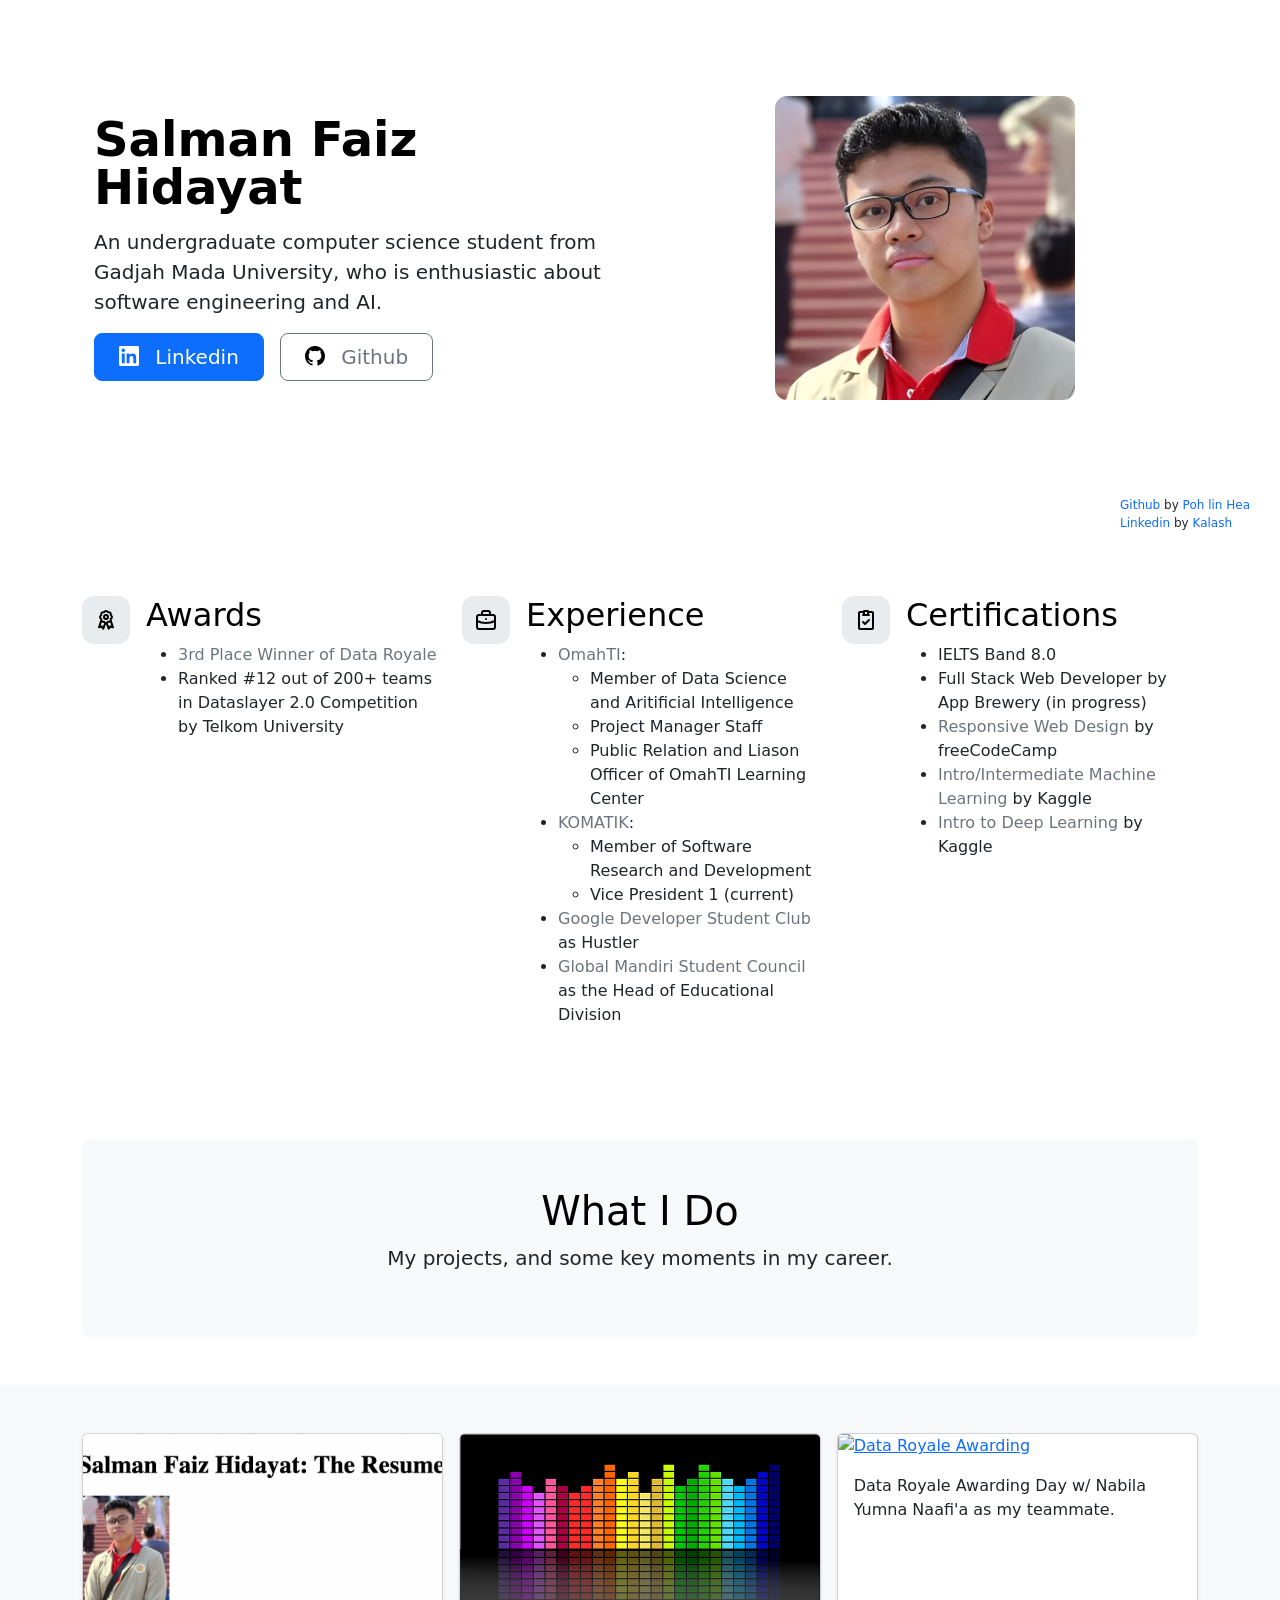
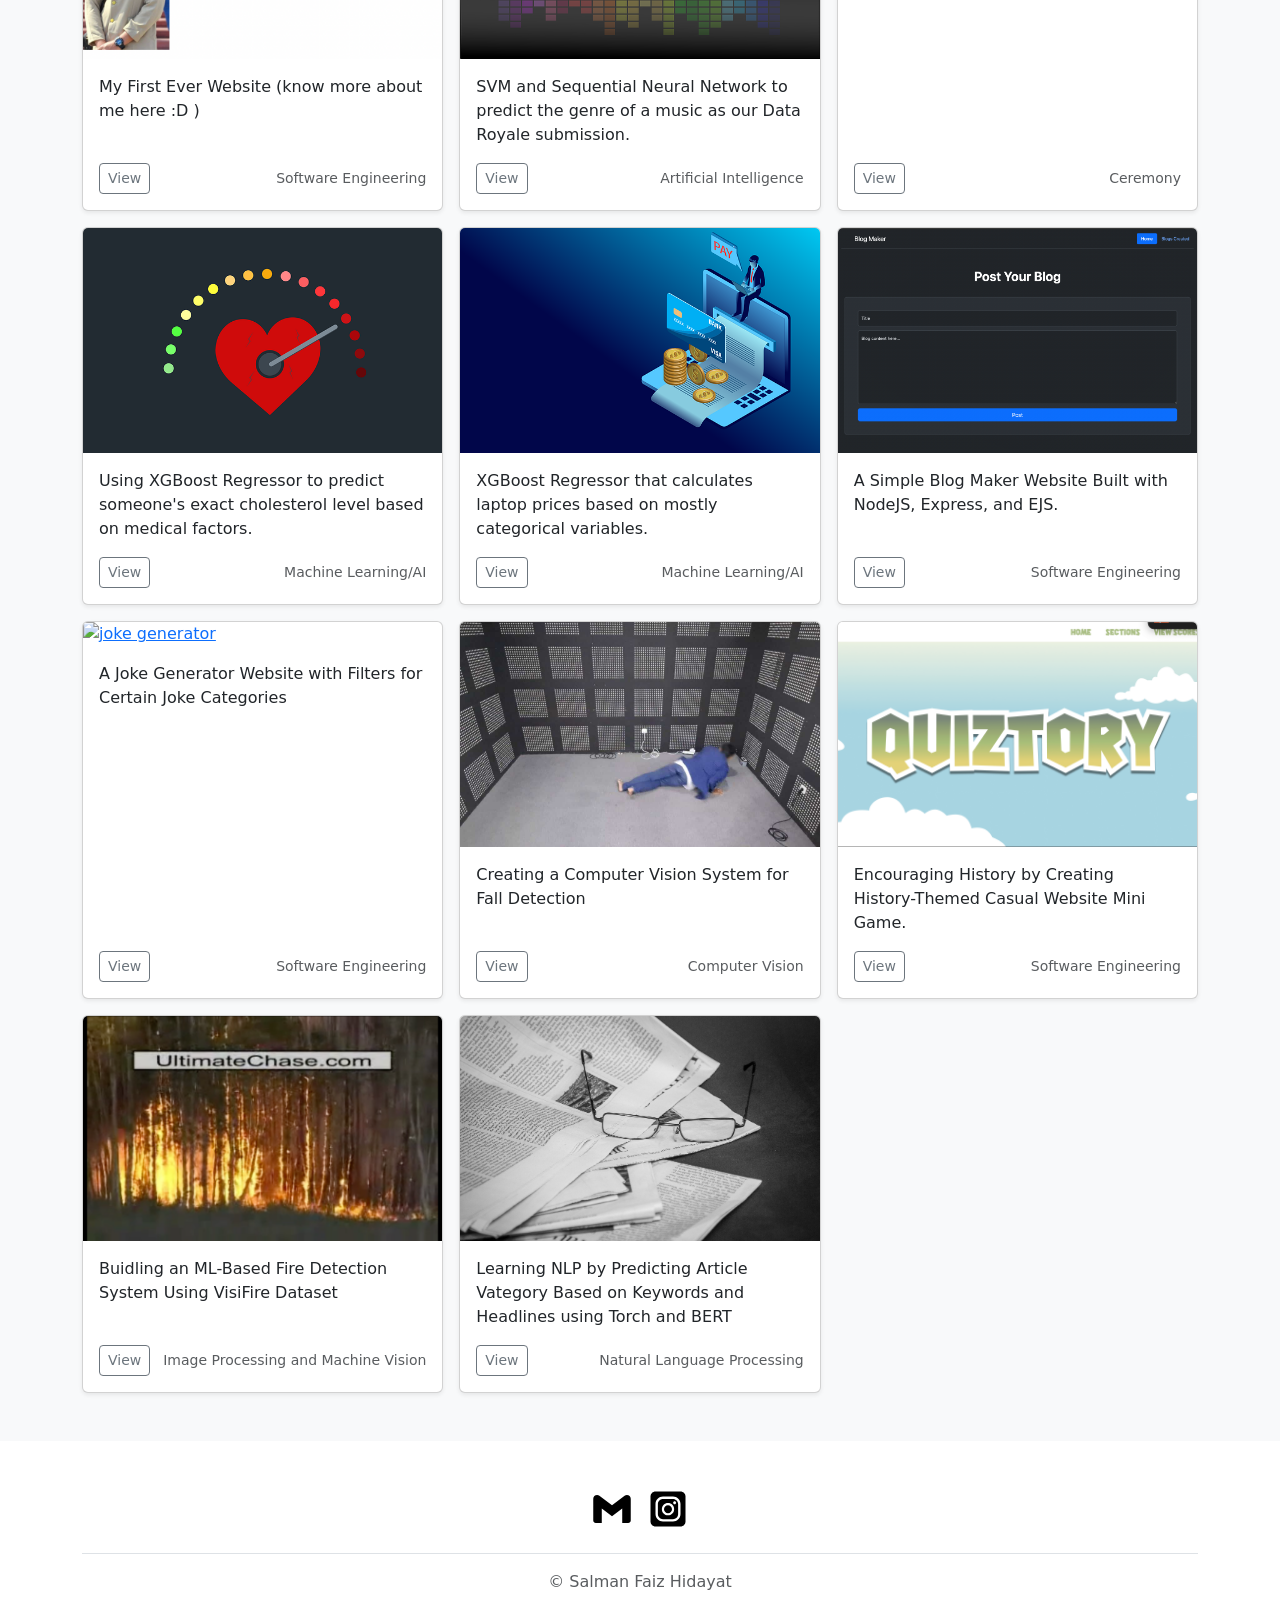
==== index.html @ b928167d "edits thumnail for the NLP project" ====
<!DOCTYPE html>
<html lang="en">
<head>
    <meta charset="UTF-8">
    <meta name="viewport" content="width=device-width, initial-scale=1.0">
    <link href="./style.css" rel="stylesheet">
    <link href="https://cdn.jsdelivr.net/npm/bootstrap@5.3.3/dist/css/bootstrap.min.css" rel="stylesheet" 
        integrity="sha384-QWTKZyjpPEjISv5WaRU9OFeRpok6YctnYmDr5pNlyT2bRjXh0JMhjY6hW+ALEwIH" 
        crossorigin="anonymous">
    <title>Faiz's Personal Website</title>
</head>
<body>


    <!--Intro/Heroes-->
    <section>
        <div class="container col-xxl-8 px-4 py-5">
            <div class="row flex-lg-row-reverse align-items-center g-5 py-5">
              <div class="col-10 col-sm-8 col-lg-6">
                <img src="./assets/profile-enhanced.png" class="profile d-block mx-lg-auto img-fluid" alt="profile photo" width="300" height="100" loading="lazy">
              </div>
              <div class="col-lg-6">
                <h1 class="display-5 fw-bold text-body-emphasis lh-1 mb-3">Salman <span id="panggilan">Faiz</span> Hidayat</h1>
                <p class="lead">An undergraduate computer science student from Gadjah Mada University, who 
                  is enthusiastic about software engineering and AI.</p>
                <div class="d-grid gap-2 d-md-flex justify-content-md-start">
                  <a href="https://www.linkedin.com/in/salman-faiz-hidayat-917b9425b/" target="_blank">
                  <button type="button" class="btn btn-primary btn-lg px-4 me-md-2">
                    <svg id ="linkedin" height="20px" xmlns="http://www.w3.org/2000/svg" shape-rendering="geometricPrecision" 
                      text-rendering="geometricPrecision" image-rendering="optimizeQuality" fill-rule="evenodd" 
                      clip-rule="evenodd" viewBox="0 0 512 512"><path fill="#fff" 
                      d="M474.919 0H38.592C17.72 0 0 16.504 0 36.841V475.14C0 495.496 11.629 512 32.492 512h436.327C489.718 512 512 495.496 512 475.14V36.841C512 16.504 495.809 0 474.919 0zM195.043 195.043h68.928v35.136h.755c10.505-18.945 41.541-38.177 79.921-38.177 73.655 0 94.214 39.108 94.214 111.538v135.321h-73.148V316.883c0-32.427-12.947-60.883-43.227-60.883-36.768 0-54.295 24.889-54.295 65.758v117.103h-73.148V195.043zM73.139 438.861h73.148V195.043H73.139v243.818zm82.289-329.148c0 25.258-20.457 45.715-45.715 45.715-25.258 0-45.715-20.457-45.715-45.715 0-25.258 20.457-45.715 45.715-45.715 25.258 0 45.715 20.457 45.715 45.715z"/>
                    </svg>
                    Linkedin
                  </button>
                  </a>
                  <a href="https://github.com/sfh525" target="_blank">
                    <button type="button" class="btn btn-outline-secondary btn-lg px-4">
                      <svg id="github" height="20px" xmlns="http://www.w3.org/2000/svg" viewBox="0 0 16 16">
                        <path d="M7.999 0C3.582 0 0 3.596 0 8.032a8.031 8.031 0 0 0 5.472 7.621c.4.074.546-.174.546-.387 0-.191-.007-.696-.011-1.366-2.225.485-2.695-1.077-2.695-1.077-.363-.928-.888-1.175-.888-1.175-.727-.498.054-.488.054-.488.803.057 1.225.828 1.225.828.714 1.227 1.873.873 2.329.667.072-.519.279-.873.508-1.074-1.776-.203-3.644-.892-3.644-3.969 0-.877.312-1.594.824-2.156-.083-.203-.357-1.02.078-2.125 0 0 .672-.216 2.2.823a7.633 7.633 0 0 1 2.003-.27 7.65 7.65 0 0 1 2.003.271c1.527-1.039 2.198-.823 2.198-.823.436 1.106.162 1.922.08 2.125.513.562.822 1.279.822 2.156 0 3.085-1.87 3.764-3.652 3.963.287.248.543.738.543 1.487 0 1.074-.01 1.94-.01 2.203 0 .215.144.465.55.386A8.032 8.032 0 0 0 16 8.032C16 3.596 12.418 0 7.999 0z">
                        </path>
                      </svg>
                      Github
                    </button>
                  </a>
                    
                </div>
              </div>
            </div>
          </div>
          <div class="d-flex justify-content-end">
            <ul>
              <li>
                <a href="https://iconscout.com/icons/github-logo" class="text-underline font-size-sm" 
                target="_blank">Github</a> by <a href="https://iconscout.com/contributors/iconbeast" 
                class="text-underline font-size-sm" target="_blank">Poh lin Hea</a>
              </li>
              <li>
                <a href="https://iconscout.com/icons/linkedin" class="text-underline font-size-sm" 
                target="_blank">Linkedin</a> by <a href="https://iconscout.com/contributors/kolo-design" 
                class="text-underline font-size-sm" target="_blank">Kalash</a>
              </li>
            </ul>
            
          </div>
    </section>


    <!--Basic Credentials/Qualification-->
    <section>
      <div class="container">
        <div class="row g-4 py-5 row-cols-1 row-cols-lg-3">
            <div class="col d-flex align-items-start">
              <div class="icon-square text-body-emphasis bg-body-secondary d-inline-flex align-items-center justify-content-center fs-4 flex-shrink-0 me-3">
                <svg class="bi" width="1em" height="1em"><use xlink:href="#toggles2"></use>
                  <svg class="w-6 h-6 text-gray-800 dark:text-white" aria-hidden="true" xmlns="http://www.w3.org/2000/svg" width="24" height="24" fill="none" viewBox="0 0 24 24">
                  <path stroke="currentColor" stroke-linecap="round" stroke-linejoin="round" stroke-width="2" d="m7.171 12.906-2.153 6.411 2.672-.89 1.568 2.34 1.825-5.183m5.73-2.678 2.154 6.411-2.673-.89-1.568 2.34-1.825-5.183M9.165 4.3c.58.068 1.153-.17 1.515-.628a1.681 1.681 0 0 1 2.64 0 1.68 1.68 0 0 0 1.515.628 1.681 1.681 0 0 1 1.866 1.866c-.068.58.17 1.154.628 1.516a1.681 1.681 0 0 1 0 2.639 1.682 1.682 0 0 0-.628 1.515 1.681 1.681 0 0 1-1.866 1.866 1.681 1.681 0 0 0-1.516.628 1.681 1.681 0 0 1-2.639 0 1.681 1.681 0 0 0-1.515-.628 1.681 1.681 0 0 1-1.867-1.866 1.681 1.681 0 0 0-.627-1.515 1.681 1.681 0 0 1 0-2.64c.458-.361.696-.935.627-1.515A1.681 1.681 0 0 1 9.165 4.3ZM14 9a2 2 0 1 1-4 0 2 2 0 0 1 4 0Z"/>
                  </svg>
                </svg>
              </div>
              <div height="100%">
                <h3 class="fs-2 text-body-emphasis">Awards</h3>
                <ul>  
                  <li>
                    <a href="https://www.linkedin.com/in/salman-faiz-hidayat-917b9425b/details/honors/1712498107773/single-media-viewer/?profileId=ACoAAEARrSMBhfPrw0jOqjkO3hxHZZRQLPY1a0g" 
                      class="link-secondary" target="_blank">
                        3rd Place Winner of Data Royale
                    </a>
                  </li>
                  <li>Ranked #12 out of 200+ teams in Dataslayer 2.0 Competition by Telkom University</li>
                </ul>
              </div>
            </div>
            <div class="col d-flex align-items-start">
              <div class="icon-square text-body-emphasis bg-body-secondary d-inline-flex align-items-center justify-content-center fs-4 flex-shrink-0 me-3">
                <svg class="bi" width="1em" height="1em"><use xlink:href="#cpu-fill"></use>
                  <svg class="w-6 h-6 text-gray-800 dark:text-white" aria-hidden="true" xmlns="http://www.w3.org/2000/svg" width="24" height="24" fill="none" viewBox="0 0 24 24">
                    <path stroke="currentColor" stroke-linecap="round" stroke-linejoin="round" stroke-width="2" d="M8 7H5a2 2 0 0 0-2 2v4m5-6h8M8 7V5a2 2 0 0 1 2-2h4a2 2 0 0 1 2 2v2m0 0h3a2 2 0 0 1 2 2v4m0 0v6a2 2 0 0 1-2 2H5a2 2 0 0 1-2-2v-6m18 0s-4 2-9 2-9-2-9-2m9-2h.01"/>
                  </svg>                                                   
                </svg>
              </div>
              <div>
                <h3 class="fs-2 text-body-emphasis">Experience</h3>
                  <ul>  
                    <li><a href="https://omahti.web.id/" class="link-secondary" target="_blank">OmahTI</a>: 
                      <ul>
                        <li>Member of Data Science and Aritificial Intelligence</li>
                        <li>Project Manager Staff</li>
                        <li>Public Relation and Liason Officer of OmahTI Learning Center</li>
                      </ul>
                    </li>
                    <li><a href="https://komatik.wg.ugm.ac.id/" class="link-secondary" target="_blank">KOMATIK</a>: 
                      <ul>
                        <li>Member of Software Research and Development</li>
                        <li>Vice President 1 (current)</li>
                      </ul>
                    </li>
                    <li><a href="https://gdsc.community.dev/universitas-gadjah-mada-sleman-indonesia/" class="link-secondary" target="_blank">Google Developer Student Club</a> as Hustler</li>
                    <li><a href="https://globalmandiri.sch.id/" class="link-secondary" target="_blank">Global Mandiri Student Council</a> as the Head of Educational Division</li>
                  </ul>
              </div>
            </div>
            <div class="col d-flex align-items-start">
              <div class="icon-square text-body-emphasis bg-body-secondary d-inline-flex align-items-center justify-content-center fs-4 flex-shrink-0 me-3">
                <svg class="bi" width="1em" height="1em"><use xlink:href="#tools"></use>
                  <svg class="w-6 h-6 text-gray-800 dark:text-white" aria-hidden="true" xmlns="http://www.w3.org/2000/svg" width="24" height="24" fill="none" viewBox="0 0 24 24">
                    <path stroke="currentColor" stroke-linecap="round" stroke-linejoin="round" stroke-width="2" d="M15 4h3a1 1 0 0 1 1 1v15a1 1 0 0 1-1 1H6a1 1 0 0 1-1-1V5a1 1 0 0 1 1-1h3m0 3h6m-6 7 2 2 4-4m-5-9v4h4V3h-4Z"/>
                  </svg>
                </svg>
              </div>
              <div>
                <h3 class="fs-2 text-body-emphasis">Certifications</h3>
                <ul> 
                  <li>IELTS Band 8.0</li> 
                  <li>Full Stack Web Developer by App Brewery (in progress)</li>
                  <li><a href="https://freecodecamp.org/certification/SalmanFaizHidayat/responsive-web-design" class="link-secondary" target="_blank">Responsive Web Design</a> by freeCodeCamp</li>
                  <li><a href="https://www.kaggle.com/learn/certification/salmanfaizhidayat/intermediate-machine-learning" class="link-secondary" target="_blank">Intro/Intermediate Machine Learning</a> by Kaggle</li>
                  <li><a href="https://www.kaggle.com/learn/certification/salmanfaizhidayat/intro-to-deep-learning" class="link-secondary" target="_blank">Intro to Deep Learning</a> by Kaggle</li>
                </ul>
              </div>
            </div>
          </div>
      </div> 
    </section>
    
<!--Gallery-->
    <!--Intro to Gallery-->
    <div class="container my-5">
        <div class="p-5 text-center bg-body-tertiary rounded-3">
            <h1 class="text-body-emphasis">What I Do</h1>
            <p class="lead">
            My projects, and some key moments in my career. 
            </p>
        </div>
    </div>


<!--Gallery of My Work-->
  <section>
    <div class="album py-5 bg-body-tertiary">
      <div class="container">
        <div class="row row-cols-1 row-cols-sm-2 row-cols-md-3 g-3">

          <div class="col d-flex">
            <div class="card shadow-sm flex-fill">
              <a href="https://sfh525.github.io/basic-web/" target="_blank">
                <img src="./assets/thumbnails/first-web.png" class="card-img-top fixed-height" alt="pure html website">
              </a>  
              <div class="card-body d-flex flex-column">
                <p id="softeng-first" class="card-text">My First Ever Website (know more about me here :D )</p>
                <div class="mt-auto d-flex justify-content-between align-items-center">
                  <div class="btn-group">
                    <a href="https://sfh525.github.io/basic-web/" target="_blank">
                      <button type="button" class="btn btn-sm btn-outline-secondary">View</button>
                    </a>
                  </div>
                  <small class="text-body-secondary">Software Engineering</small>
                </div>
              </div>
            </div>
          </div>

          <div class="col d-flex">
            <div class="card shadow-sm flex-fill">
              <a href="https://colab.research.google.com/drive/1ItziyY92qsWIoeM2axbeZRJPmE81DyNy?usp=sharing" target="_blank">
                <img src="./assets/thumbnails/sound-data.png" class="card-img-top fixed-height" alt="sound data illustration">
              </a>
              <div class="card-body d-flex flex-column">
                <p id="ai-music" class="card-text custom-font-size">SVM and Sequential Neural Network to predict the genre of a music as our Data Royale submission.</p>
                <div class="mt-auto d-flex justify-content-between align-items-center">
                  <div class="btn-group">
                    <a href="https://colab.research.google.com/drive/1ItziyY92qsWIoeM2axbeZRJPmE81DyNy?usp=sharing" target="_blank">
                      <button type="button" class="btn btn-sm btn-outline-secondary">View</button>
                    </a>
                  </div>
                  <small class="text-body-secondary">Artificial Intelligence</small>
                </div>
              </div>
            </div>
          </div>

          <div class="col d-flex">
            <div class="card shadow-sm flex-fill">
              <a href="https://www.linkedin.com/posts/salman-faiz-hidayat-917b9425b_datascience-datasciencecompetitionwinners-activity-7182755433588174848-tK-5?utm_source=share&utm_medium=member_desktop" target="_blank">
                <img src="./assets/thumbnails/3rd place data royale.png" class="card-img-top fixed-height" alt="Data Royale Awarding">
              </a>
              
              <div class="card-body d-flex flex-column">
                <p id="ai-laptop" class="card-text">Data Royale Awarding Day w/ Nabila Yumna Naafi'a as my teammate.</p>
                <div class="mt-auto d-flex justify-content-between align-items-center">
                  <div class="btn-group">
                    <a href="https://www.linkedin.com/posts/salman-faiz-hidayat-917b9425b_datascience-datasciencecompetitionwinners-activity-7182755433588174848-tK-5?utm_source=share&utm_medium=member_desktop" target="_blank">
                      <button type="button" class="btn btn-sm btn-outline-secondary">View</button>
                    </a>
                  </div>
                  <small class="text-body-secondary">Ceremony</small>
                </div>
              </div>
            </div>
          </div>

          <div class="col d-flex">
            <div class="card shadow-sm flex-fill">
              <a href="https://colab.research.google.com/drive/1ovlcX3M4KvBg49-NhNiNqwh9fbcsMRGQ?usp=sharing" target="_blank">
                <img src="./assets/thumbnails/cholesterol.png" class="card-img-top fixed-height" alt="Cholesterol Prediction">
              </a>
              
              <div class="card-body d-flex flex-column">
                <p class="card-text">Using XGBoost Regressor to predict someone's exact cholesterol level based on medical factors.</p>
                <div class="mt-auto d-flex justify-content-between align-items-center">
                  <div class="btn-group">
                    <a href="https://colab.research.google.com/drive/1ovlcX3M4KvBg49-NhNiNqwh9fbcsMRGQ?usp=sharing" target="_blank">
                      <button type="button" class="btn btn-sm btn-outline-secondary">View</button>
                    </a>
                  </div>
                  <small class="text-body-secondary">Machine Learning/AI</small>
                </div>
              </div>
            </div>
          </div>

          <div class="col d-flex">
            <div class="card shadow-sm flex-fill">
              <a href="https://colab.research.google.com/drive/1Xinb1iqPM8v-Uq1bHk6vP0-7D8hYi9jf?usp=sharing" target="_blank">
                <img src="./assets/thumbnails/laptop-prices.png" class="card-img-top fixed-height" alt="Laptop Price Prediction">
              </a>
              <div class="card-body d-flex flex-column">
                <p id="ai-laptop" class="card-text">XGBoost Regressor that calculates laptop prices based on mostly categorical variables.</p>
                <div class="mt-auto d-flex justify-content-between align-items-center">
                  <div class="btn-group">
                    <a href="https://colab.research.google.com/drive/1Xinb1iqPM8v-Uq1bHk6vP0-7D8hYi9jf?usp=sharing" target="_blank">
                      <button type="button" class="btn btn-sm btn-outline-secondary">View</button>
                    </a>
                  </div>
                  <small class="text-body-secondary">Machine Learning/AI</small>
                </div>
              </div>
            </div>
          </div>

          <div class="col d-flex">
            <div class="card shadow-sm flex-fill">
              <a href="https://github.com/sfh525/blog-maker" target="_blank">
                <img src="./assets/thumbnails/blog-maker.png" class="card-img-top fixed-height" alt="blog maker website">
              </a>
              <div class="card-body d-flex flex-column">
                <p id="ai-laptop" class="card-text">A Simple Blog Maker Website Built with NodeJS, Express, and EJS.</p>
                <div class="mt-auto d-flex justify-content-between align-items-center">
                  <div class="btn-group">
                    <a href="https://github.com/sfh525/blog-maker" target="_blank">
                      <button type="button" class="btn btn-sm btn-outline-secondary">View</button>
                    </a>
                  </div>
                  <small class="text-body-secondary">Software Engineering</small>
                </div>
              </div>
            </div>
          </div>

          <div class="col d-flex">
            <div class="card shadow-sm flex-fill">
              <a href="https://github.com/sfh525/joke-generator" target="_blank">
                <img src="./assets/thumbnails/jokegenerator.png" class="card-img-top fixed-height" alt="joke generator">
              </a>
              <div class="card-body d-flex flex-column">
                <p id="ai-laptop" class="card-text">A Joke Generator Website with Filters for Certain Joke Categories</p>
                <div class="mt-auto d-flex justify-content-between align-items-center">
                  <div class="btn-group">
                    <a href="https://github.com/sfh525/joke-generator" target="_blank">
                      <button type="button" class="btn btn-sm btn-outline-secondary">View</button>
                    </a>
                  </div>
                  <small class="text-body-secondary">Software Engineering</small>
                </div>
              </div>
            </div>
          </div>
          
          <div class="col d-flex">
            <div class="card shadow-sm flex-fill">
              <a href="https://github.com/sfh525/FallDetection-SlemanFaiz" target="_blank">
                <img src="./assets/thumbnails/falldetection.jpg" class="card-img-top fixed-height" alt="fall detection">
              </a>
              <div class="card-body d-flex flex-column">
                <p id="ai-laptop" class="card-text">Creating a Computer Vision System for Fall Detection</p>
                <div class="mt-auto d-flex justify-content-between align-items-center">
                  <div class="btn-group">
                    <a href="https://github.com/sfh525/FallDetection-SlemanFaiz" target="_blank">
                      <button type="button" class="btn btn-sm btn-outline-secondary">View</button>
                    </a>
                  </div>
                  <small class="text-body-secondary">Computer Vision</small>
                </div>
              </div>
            </div>
          </div>

          <div class="col d-flex">
            <div class="card shadow-sm flex-fill">
              <a href="https://github.com/vityasyyy/quiztory-IOproject" target="_blank">
                <img src="./assets/thumbnails/quiztory.png" class="card-img-top fixed-height" alt="history quiz game">
              </a>
              <div class="card-body d-flex flex-column">
                <p id="ai-laptop" class="card-text">Encouraging History by Creating History-Themed Casual Website Mini Game.</p>
                <div class="mt-auto d-flex justify-content-between align-items-center">
                  <div class="btn-group">
                    <a href="https://github.com/vityasyyy/quiztory-IOproject" target="_blank">
                      <button type="button" class="btn btn-sm btn-outline-secondary">View</button>
                    </a>
                  </div>
                  <small class="text-body-secondary">Software Engineering</small>
                </div>
              </div>
            </div>
          </div>

          <div class="col d-flex">
            <div class="card shadow-sm flex-fill">
              <a href="https://github.com/sfh525/Fire-Detection" target="_blank">
                <img src="./assets/thumbnails/originalbigcontrol.png" class="card-img-top fixed-height" alt="history quiz game">
              </a>
              <div class="card-body d-flex flex-column">
                <p id="ai-laptop" class="card-text">Buidling an ML-Based Fire Detection System Using VisiFire Dataset</p>
                <div class="mt-auto d-flex justify-content-between align-items-center">
                  <div class="btn-group">
                    <a href="https://github.com/sfh525/Fire-Detection" target="_blank">
                      <button type="button" class="btn btn-sm btn-outline-secondary">View</button>
                    </a>
                  </div>
                  <small class="text-body-secondary">Image Processing and Machine Vision</small>
                </div>
              </div>
            </div>
          </div>

          <div class="col d-flex">
            <div class="card shadow-sm flex-fill">
              <a href="https://github.com/sfh525/article-category-prediction" target="_blank">
                <img src="./assets/thumbnails/articleNLP.jpg" class="card-img-top fixed-height" alt="history quiz game">
              </a>
              <div class="card-body d-flex flex-column">
                <p id="ai-laptop" class="card-text">Learning NLP by Predicting Article Vategory Based on Keywords and Headlines using Torch and BERT</p>
                <div class="mt-auto d-flex justify-content-between align-items-center">
                  <div class="btn-group">
                    <a href="https://github.com/sfh525/article-category-prediction" target="_blank">
                      <button type="button" class="btn btn-sm btn-outline-secondary">View</button>
                    </a>
                  </div>
                  <small class="text-body-secondary"> Natural Language Processing </small>
                </div>
              </div>
            </div>
          </div>

        </div>
      </div>
    </div>
  </section>
  

    <!--Footer-->
    <section>
        <div class="container">
            <footer class="py-3 my-4">
              <ul class="nav justify-content-center border-bottom pb-3 mb-3">
                <li class="nav-item">
                  <a href="mailto:sfhdev42@gmail.com" class="nav-link px-2 text-body-secondary">
                    <svg fill="#000000" width="40px" height="40px" viewBox="0 0 32 32" version="1.1" xmlns="http://www.w3.org/2000/svg">
                      <title>gmail</title>
                      <path d="M30.996 7.824v17.381c0 0 0 0 0 0.001 0 1.129-0.915 2.044-2.044 2.044-0 0-0 0-0.001 0h-4.772v-11.587l-8.179 6.136-8.179-6.136v11.588h-4.772c0 0 0 0-0 0-1.129 0-2.044-0.915-2.044-2.044 0-0 0-0.001 0-0.001v0-17.381c0-0 0-0.001 0-0.001 0-1.694 1.373-3.067 3.067-3.067 0.694 0 1.334 0.231 1.848 0.619l-0.008-0.006 10.088 7.567 10.088-7.567c0.506-0.383 1.146-0.613 1.84-0.613 1.694 0 3.067 1.373 3.067 3.067v0z"></path>
                      </svg>
                  </a>
                </li>
                <li class="nav-item">
                  <a href="https://www.instagram.com/salmanfaizh/" class="nav-link px-2 text-body-secondary" target="_blank">
                    <svg width="40px" height="40px" viewBox="0 0 32 32" id="Camada_1" version="1.1" xml:space="preserve" xmlns="http://www.w3.org/2000/svg" xmlns:xlink="http://www.w3.org/1999/xlink">
                      <style type="text/css">
                        .st0{fill:#FFFFFF;}
                      </style>
                      <path d="M6,2h20c2.2,0,4,1.8,4,4v20c0,2.2-1.8,4-4,4H6c-2.2,0-4-1.8-4-4V6C2,3.8,3.8,2,6,2z"/>                     
                      <g>                      
                        <path class="st0" d="M21.3,9.7c-0.6,0-1.2,0.5-1.2,1.2c0,0.7,0.5,1.2,1.2,1.2c0.7,0,1.2-0.5,1.2-1.2C22.4,10.2,21.9,9.7,21.3,9.7z"/>                       
                        <path class="st0" d="M16,11.2c-2.7,0-4.9,2.2-4.9,4.9c0,2.7,2.2,4.9,4.9,4.9s4.9-2.2,4.9-4.9C21,13.4,18.8,11.2,16,11.2z M16,19.3   c-1.7,0-3.2-1.4-3.2-3.2c0-1.7,1.4-3.2,3.2-3.2c1.7,0,3.2,1.4,3.2,3.2C19.2,17.9,17.8,19.3,16,19.3z"/>                        
                        <path class="st0" d="M20,6h-8c-3.3,0-6,2.7-6,6v8c0,3.3,2.7,6,6,6h8c3.3,0,6-2.7,6-6v-8C26,8.7,23.3,6,20,6z M24.1,20   c0,2.3-1.9,4.1-4.1,4.1h-8c-2.3,0-4.1-1.9-4.1-4.1v-8c0-2.3,1.9-4.1,4.1-4.1h8c2.3,0,4.1,1.9,4.1,4.1V20z"/>                      
                      </g>                      
                    </svg>
                  </a>
                </li>
              </ul>
              <p class="text-center text-body-secondary">© Salman Faiz Hidayat</p>
            </footer>
          </div>
    </section>
    <script src="https://cdn.jsdelivr.net/npm/bootstrap@5.3.3/dist/js/bootstrap.bundle.min.js" 
    integrity="sha384-YvpcrYf0tY3lHB60NNkmXc5s9fDVZLESaAA55NDzOxhy9GkcIdslK1eN7N6jIeHz" 
    crossorigin="anonymous">

    </script>
</body>
</html>
---- style.css ----
.icon-square {
    width: 3rem;
    height: 3rem;
    border-radius: .75rem;
    border-top-left-radius: 0.75rem;
    border-top-right-radius: 0.75rem;
    border-bottom-right-radius: 0.75rem;
    border-bottom-left-radius: 0.75rem;
}

.profile{
    border-radius: .75rem;
    border-top-left-radius: 0.75rem;
    border-top-right-radius: 0.75rem;
    border-bottom-right-radius: 0.75rem;
    border-bottom-left-radius: 0.75rem;
}

li a{
    text-decoration: none;
}

.no-bottom{
    height: 100%;
}

#linkedin, #github{
    margin-right: 10px;
    margin-top: -5px;
}

.d-flex.justify-content-end > ul > li{
    margin-right: 30px;
    list-style: none;
    font-size: 12px;
}

.fixed-height {
    height: 225px; /* Set the desired height */
    object-fit: cover; /* Ensure images are properly scaled */
    width: 100%; /* Ensure the images take the full width */
}
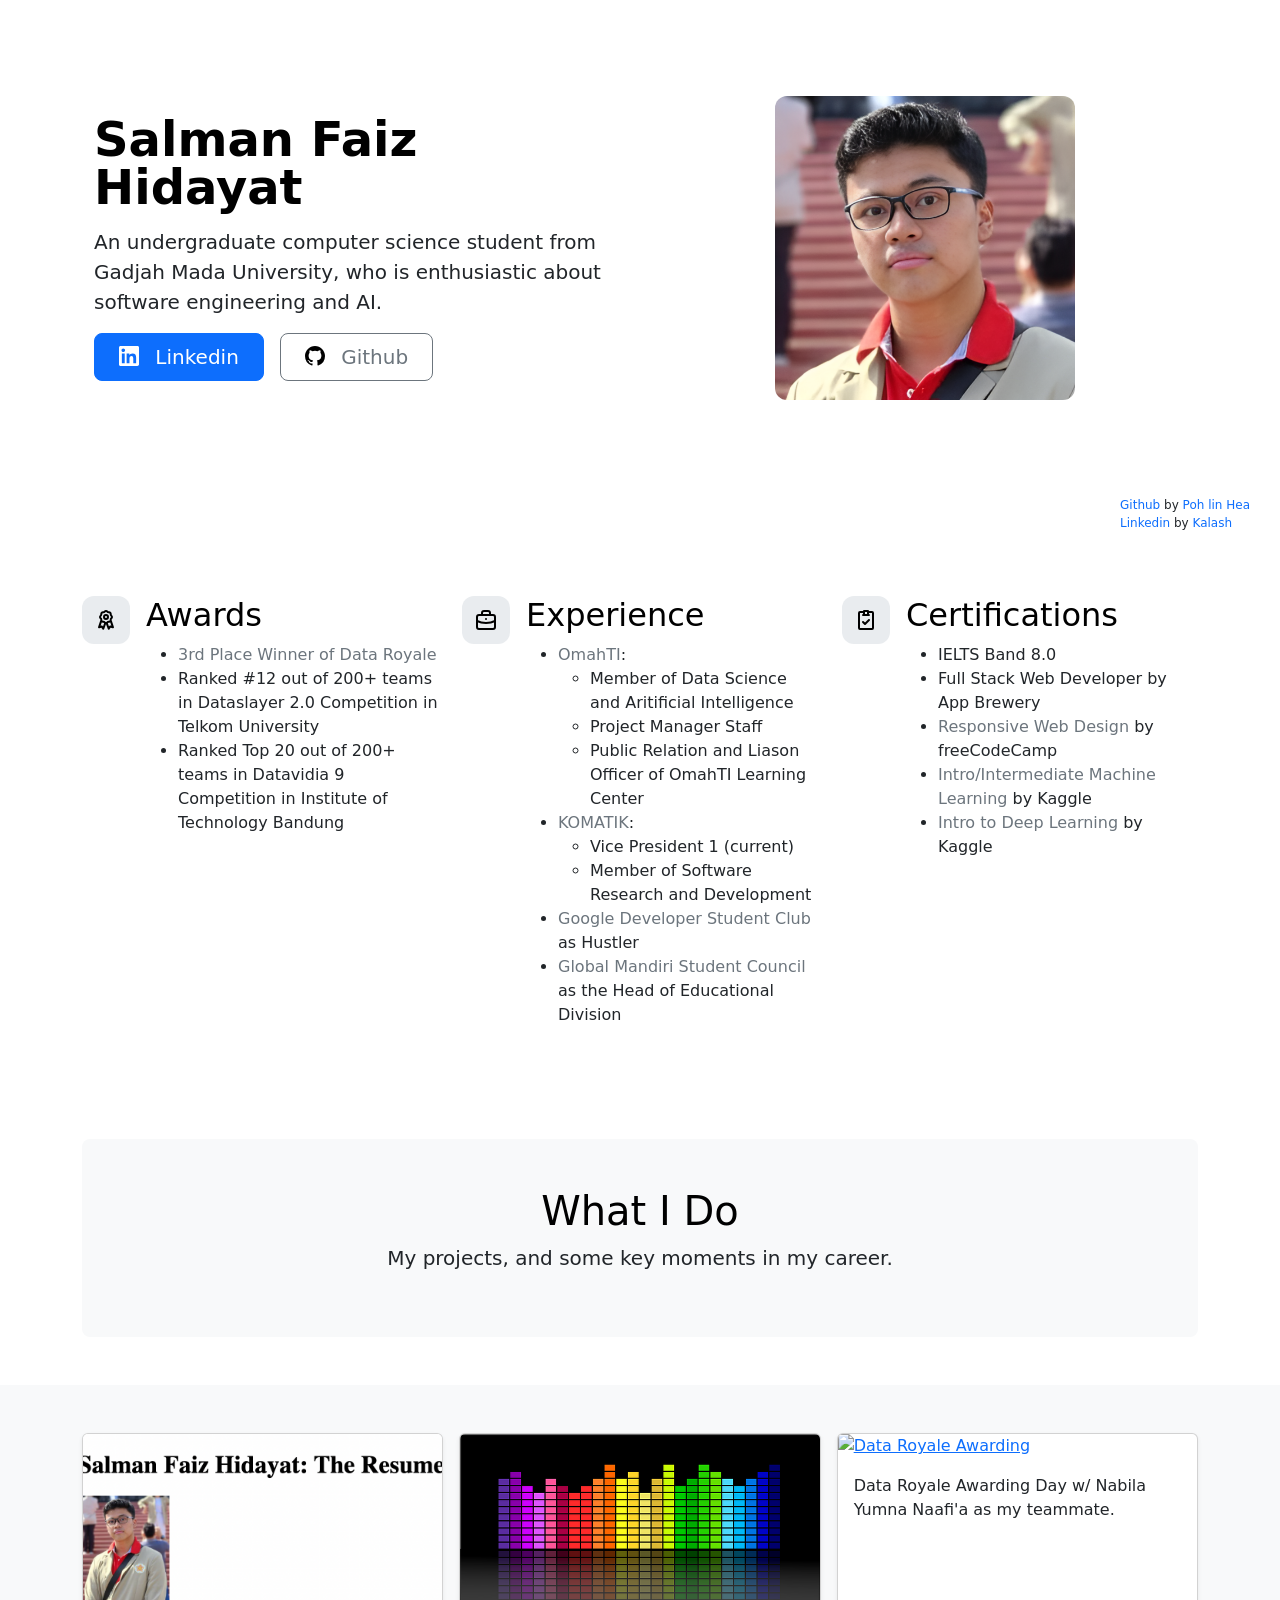
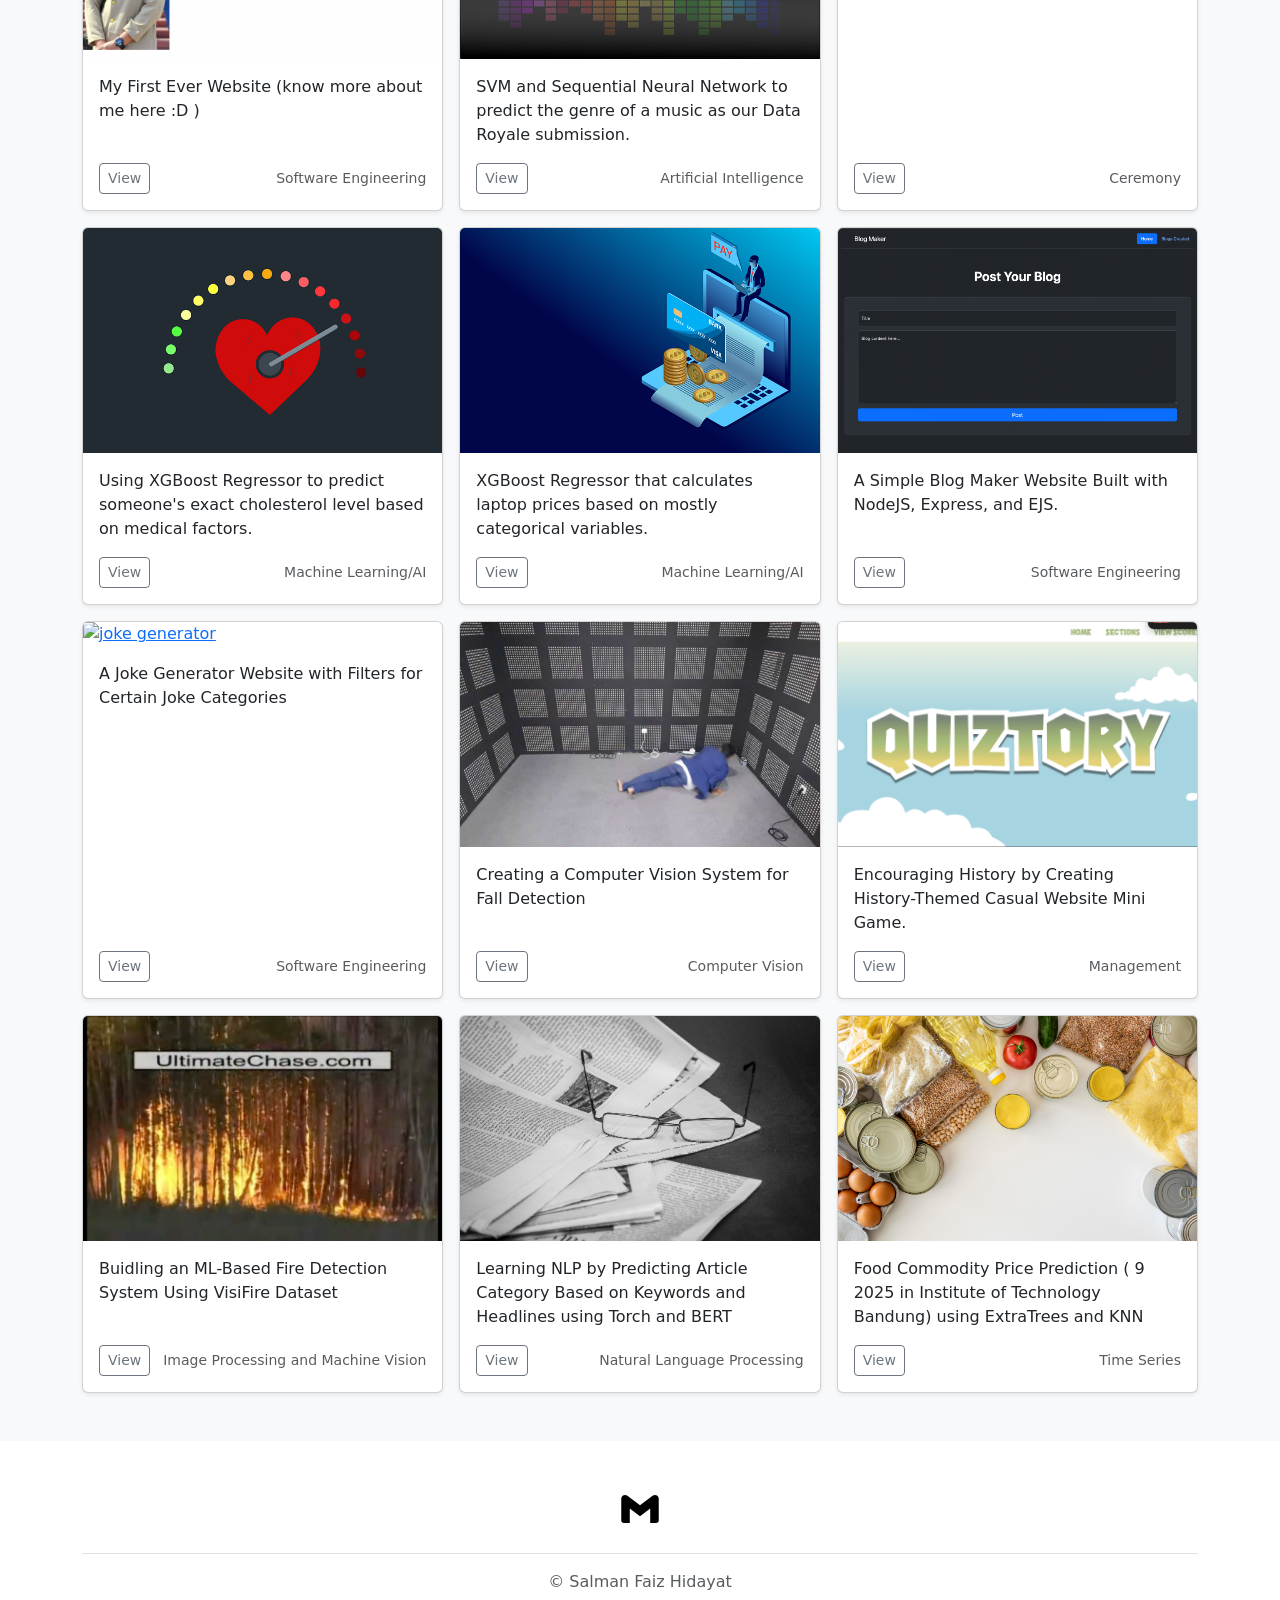
==== commit 57c8cdaa: "adds datavidia, vp1 komatik, and completed app brewery" ====
--- a/index.html
+++ b/index.html
@@ -87,7 +87,8 @@
                         3rd Place Winner of Data Royale
                     </a>
                   </li>
-                  <li>Ranked #12 out of 200+ teams in Dataslayer 2.0 Competition by Telkom University</li>
+                  <li>Ranked #12 out of 200+ teams in Dataslayer 2.0 Competition in Telkom University</li>
+                  <li>Ranked Top 20 out of 200+ teams in Datavidia 9 Competition in Institute of Technology Bandung</li>
                 </ul>
               </div>
             </div>
@@ -111,8 +112,8 @@
                     </li>
                     <li><a href="https://komatik.wg.ugm.ac.id/" class="link-secondary" target="_blank">KOMATIK</a>: 
                       <ul>
+                        <li>Vice President 1 (current)</li>
                         <li>Member of Software Research and Development</li>
-                        <li>Vice President 1 (current)</li>
                       </ul>
                     </li>
                     <li><a href="https://gdsc.community.dev/universitas-gadjah-mada-sleman-indonesia/" class="link-secondary" target="_blank">Google Developer Student Club</a> as Hustler</li>
@@ -132,7 +133,7 @@
                 <h3 class="fs-2 text-body-emphasis">Certifications</h3>
                 <ul> 
                   <li>IELTS Band 8.0</li> 
-                  <li>Full Stack Web Developer by App Brewery (in progress)</li>
+                  <li>Full Stack Web Developer by App Brewery </li>
                   <li><a href="https://freecodecamp.org/certification/SalmanFaizHidayat/responsive-web-design" class="link-secondary" target="_blank">Responsive Web Design</a> by freeCodeCamp</li>
                   <li><a href="https://www.kaggle.com/learn/certification/salmanfaizhidayat/intermediate-machine-learning" class="link-secondary" target="_blank">Intro/Intermediate Machine Learning</a> by Kaggle</li>
                   <li><a href="https://www.kaggle.com/learn/certification/salmanfaizhidayat/intro-to-deep-learning" class="link-secondary" target="_blank">Intro to Deep Learning</a> by Kaggle</li>
@@ -328,7 +329,7 @@
                       <button type="button" class="btn btn-sm btn-outline-secondary">View</button>
                     </a>
                   </div>
-                  <small class="text-body-secondary">Software Engineering</small>
+                  <small class="text-body-secondary">Management</small>
                 </div>
               </div>
             </div>
@@ -359,7 +360,7 @@
                 <img src="./assets/thumbnails/articleNLP.jpg" class="card-img-top fixed-height" alt="history quiz game">
               </a>
               <div class="card-body d-flex flex-column">
-                <p id="ai-laptop" class="card-text">Learning NLP by Predicting Article Vategory Based on Keywords and Headlines using Torch and BERT</p>
+                <p id="ai-laptop" class="card-text">Learning NLP by Predicting Article Category Based on Keywords and Headlines using Torch and BERT</p>
                 <div class="mt-auto d-flex justify-content-between align-items-center">
                   <div class="btn-group">
                     <a href="https://github.com/sfh525/article-category-prediction" target="_blank">
@@ -367,6 +368,25 @@
                     </a>
                   </div>
                   <small class="text-body-secondary"> Natural Language Processing </small>
+                </div>
+              </div>
+            </div>
+          </div>
+
+          <div class="col d-flex">
+            <div class="card shadow-sm flex-fill">
+              <a href="https://github.com/sfh525/HaqTuahOpps-Datavidia" target="_blank">
+                <img src="./assets/thumbnails/food-commodity.jpg" class="card-img-top fixed-height" alt="history quiz game">
+              </a>
+              <div class="card-body d-flex flex-column">
+                <p id="ai-laptop" class="card-text">Food Commodity Price Prediction ( 9 2025 in Institute of Technology Bandung) using ExtraTrees and KNN</p>
+                <div class="mt-auto d-flex justify-content-between align-items-center">
+                  <div class="btn-group">
+                    <a href="https://github.com/sfh525/HaqTuahOpps-Datavidia" target="_blank">
+                      <button type="button" class="btn btn-sm btn-outline-secondary">View</button>
+                    </a>
+                  </div>
+                  <small class="text-body-secondary"> Time Series </small>
                 </div>
               </div>
             </div>
@@ -391,21 +411,6 @@
                       </svg>
                   </a>
                 </li>
-                <li class="nav-item">
-                  <a href="https://www.instagram.com/salmanfaizh/" class="nav-link px-2 text-body-secondary" target="_blank">
-                    <svg width="40px" height="40px" viewBox="0 0 32 32" id="Camada_1" version="1.1" xml:space="preserve" xmlns="http://www.w3.org/2000/svg" xmlns:xlink="http://www.w3.org/1999/xlink">
-                      <style type="text/css">
-                        .st0{fill:#FFFFFF;}
-                      </style>
-                      <path d="M6,2h20c2.2,0,4,1.8,4,4v20c0,2.2-1.8,4-4,4H6c-2.2,0-4-1.8-4-4V6C2,3.8,3.8,2,6,2z"/>                     
-                      <g>                      
-                        <path class="st0" d="M21.3,9.7c-0.6,0-1.2,0.5-1.2,1.2c0,0.7,0.5,1.2,1.2,1.2c0.7,0,1.2-0.5,1.2-1.2C22.4,10.2,21.9,9.7,21.3,9.7z"/>                       
-                        <path class="st0" d="M16,11.2c-2.7,0-4.9,2.2-4.9,4.9c0,2.7,2.2,4.9,4.9,4.9s4.9-2.2,4.9-4.9C21,13.4,18.8,11.2,16,11.2z M16,19.3   c-1.7,0-3.2-1.4-3.2-3.2c0-1.7,1.4-3.2,3.2-3.2c1.7,0,3.2,1.4,3.2,3.2C19.2,17.9,17.8,19.3,16,19.3z"/>                        
-                        <path class="st0" d="M20,6h-8c-3.3,0-6,2.7-6,6v8c0,3.3,2.7,6,6,6h8c3.3,0,6-2.7,6-6v-8C26,8.7,23.3,6,20,6z M24.1,20   c0,2.3-1.9,4.1-4.1,4.1h-8c-2.3,0-4.1-1.9-4.1-4.1v-8c0-2.3,1.9-4.1,4.1-4.1h8c2.3,0,4.1,1.9,4.1,4.1V20z"/>                      
-                      </g>                      
-                    </svg>
-                  </a>
-                </li>
               </ul>
               <p class="text-center text-body-secondary">© Salman Faiz Hidayat</p>
             </footer>
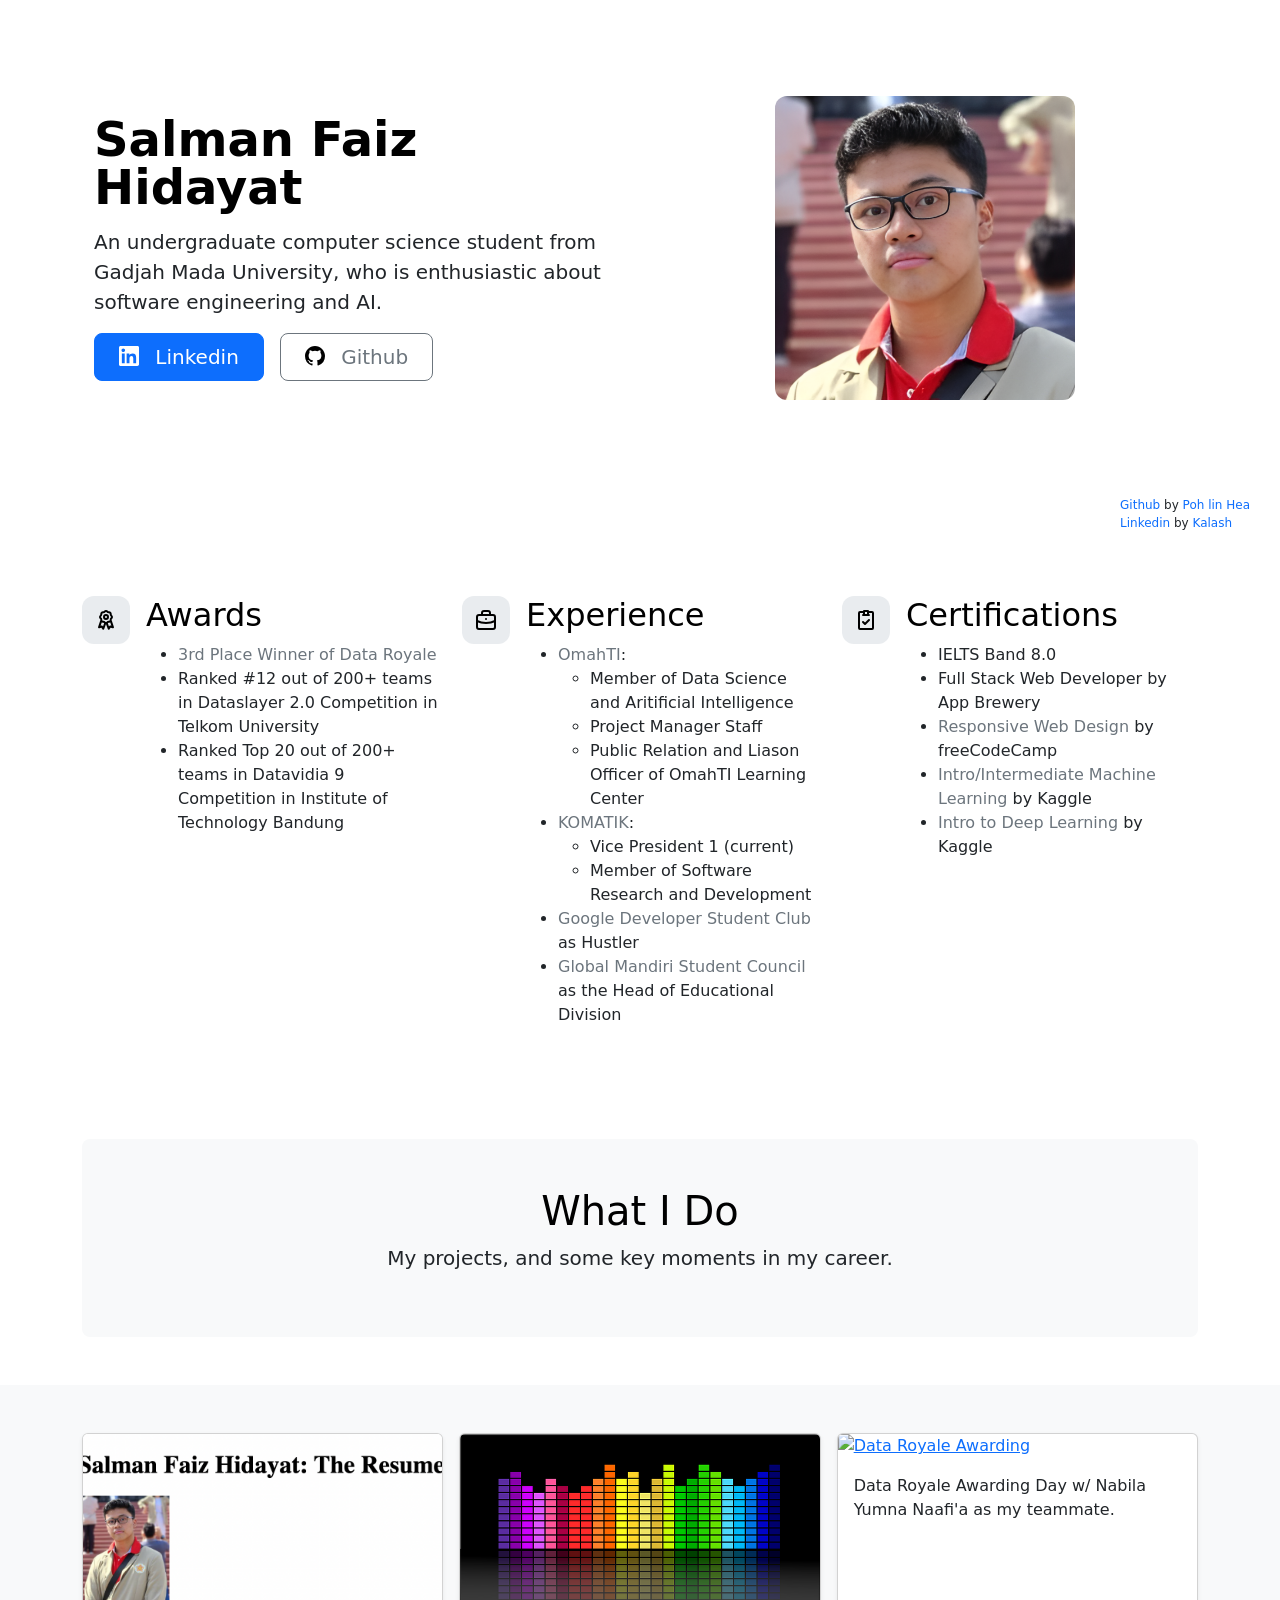
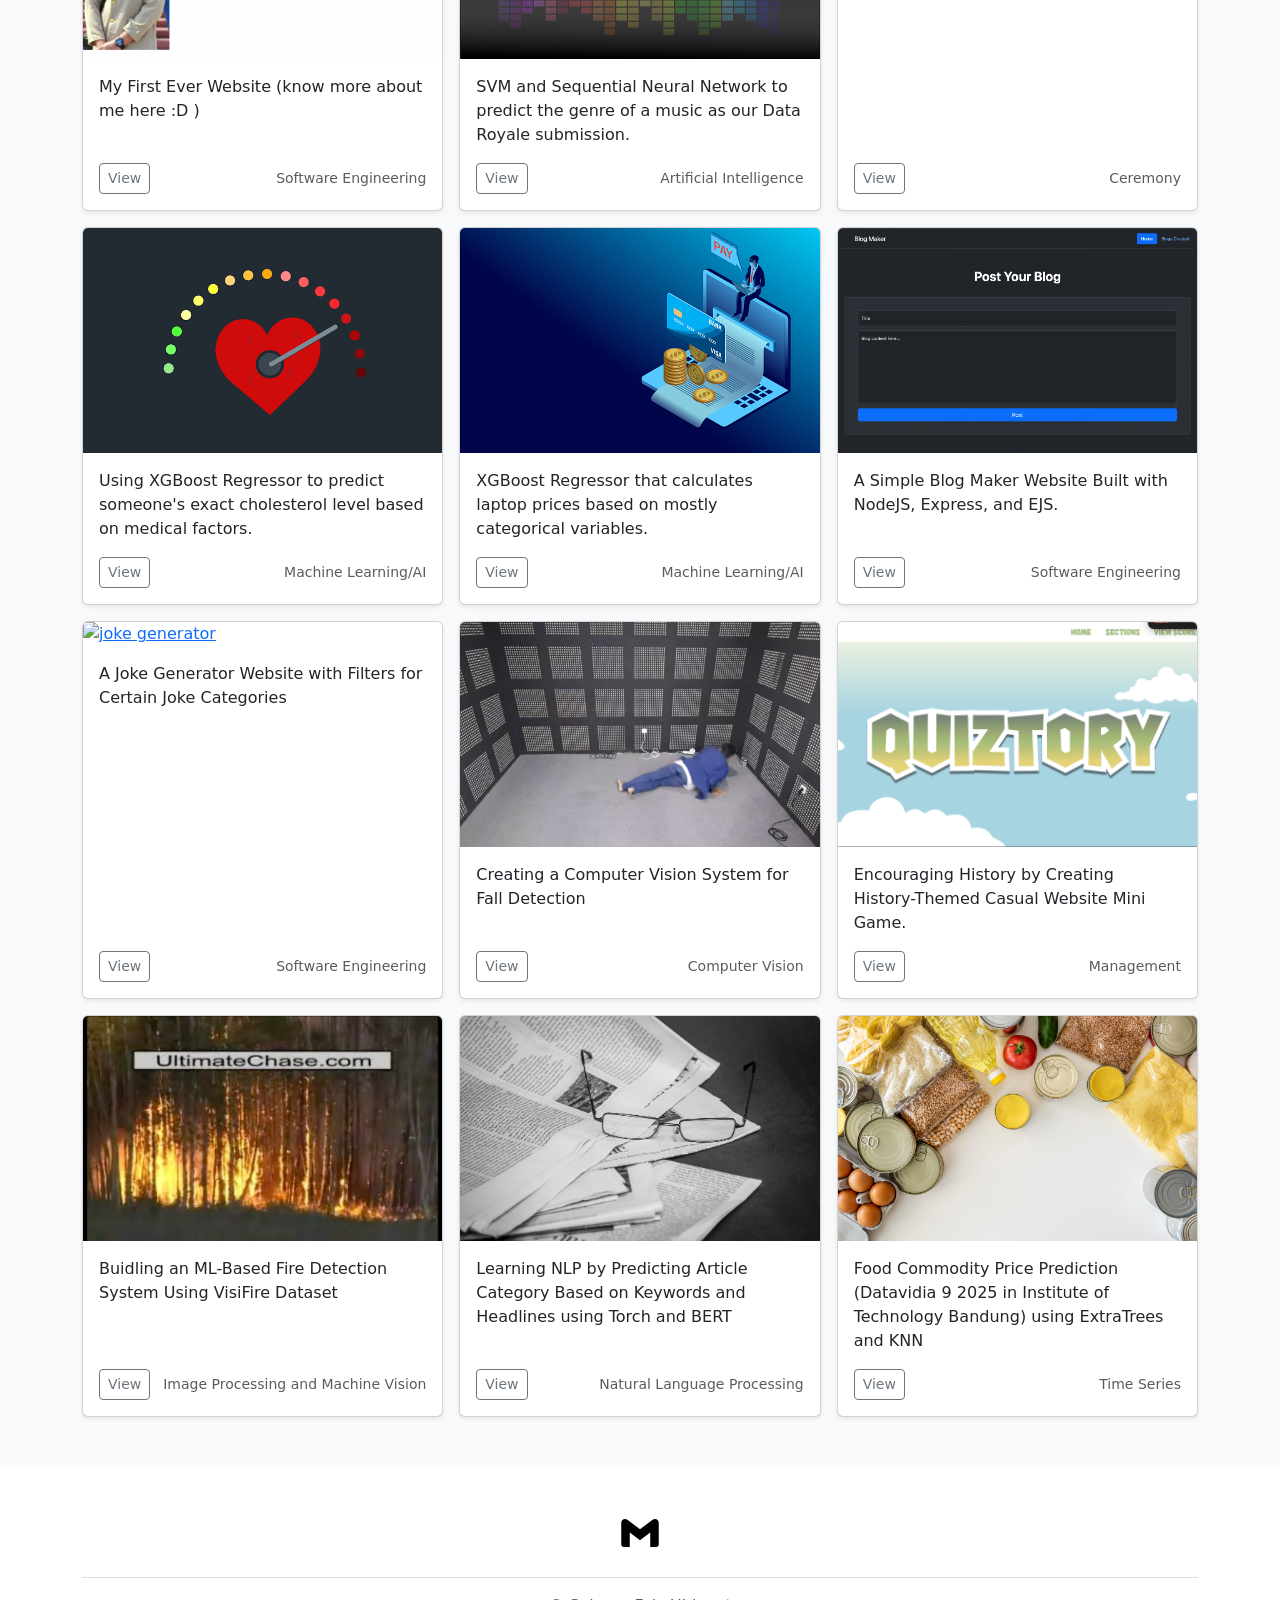
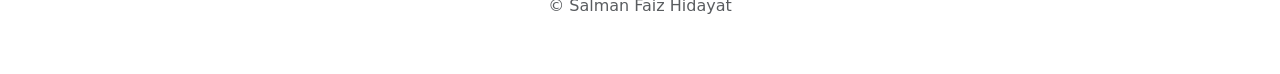
==== commit 17c47620: "fixed typo" ====
--- a/index.html
+++ b/index.html
@@ -379,7 +379,7 @@
                 <img src="./assets/thumbnails/food-commodity.jpg" class="card-img-top fixed-height" alt="history quiz game">
               </a>
               <div class="card-body d-flex flex-column">
-                <p id="ai-laptop" class="card-text">Food Commodity Price Prediction ( 9 2025 in Institute of Technology Bandung) using ExtraTrees and KNN</p>
+                <p id="ai-laptop" class="card-text">Food Commodity Price Prediction (Datavidia 9 2025 in Institute of Technology Bandung) using ExtraTrees and KNN</p>
                 <div class="mt-auto d-flex justify-content-between align-items-center">
                   <div class="btn-group">
                     <a href="https://github.com/sfh525/HaqTuahOpps-Datavidia" target="_blank">
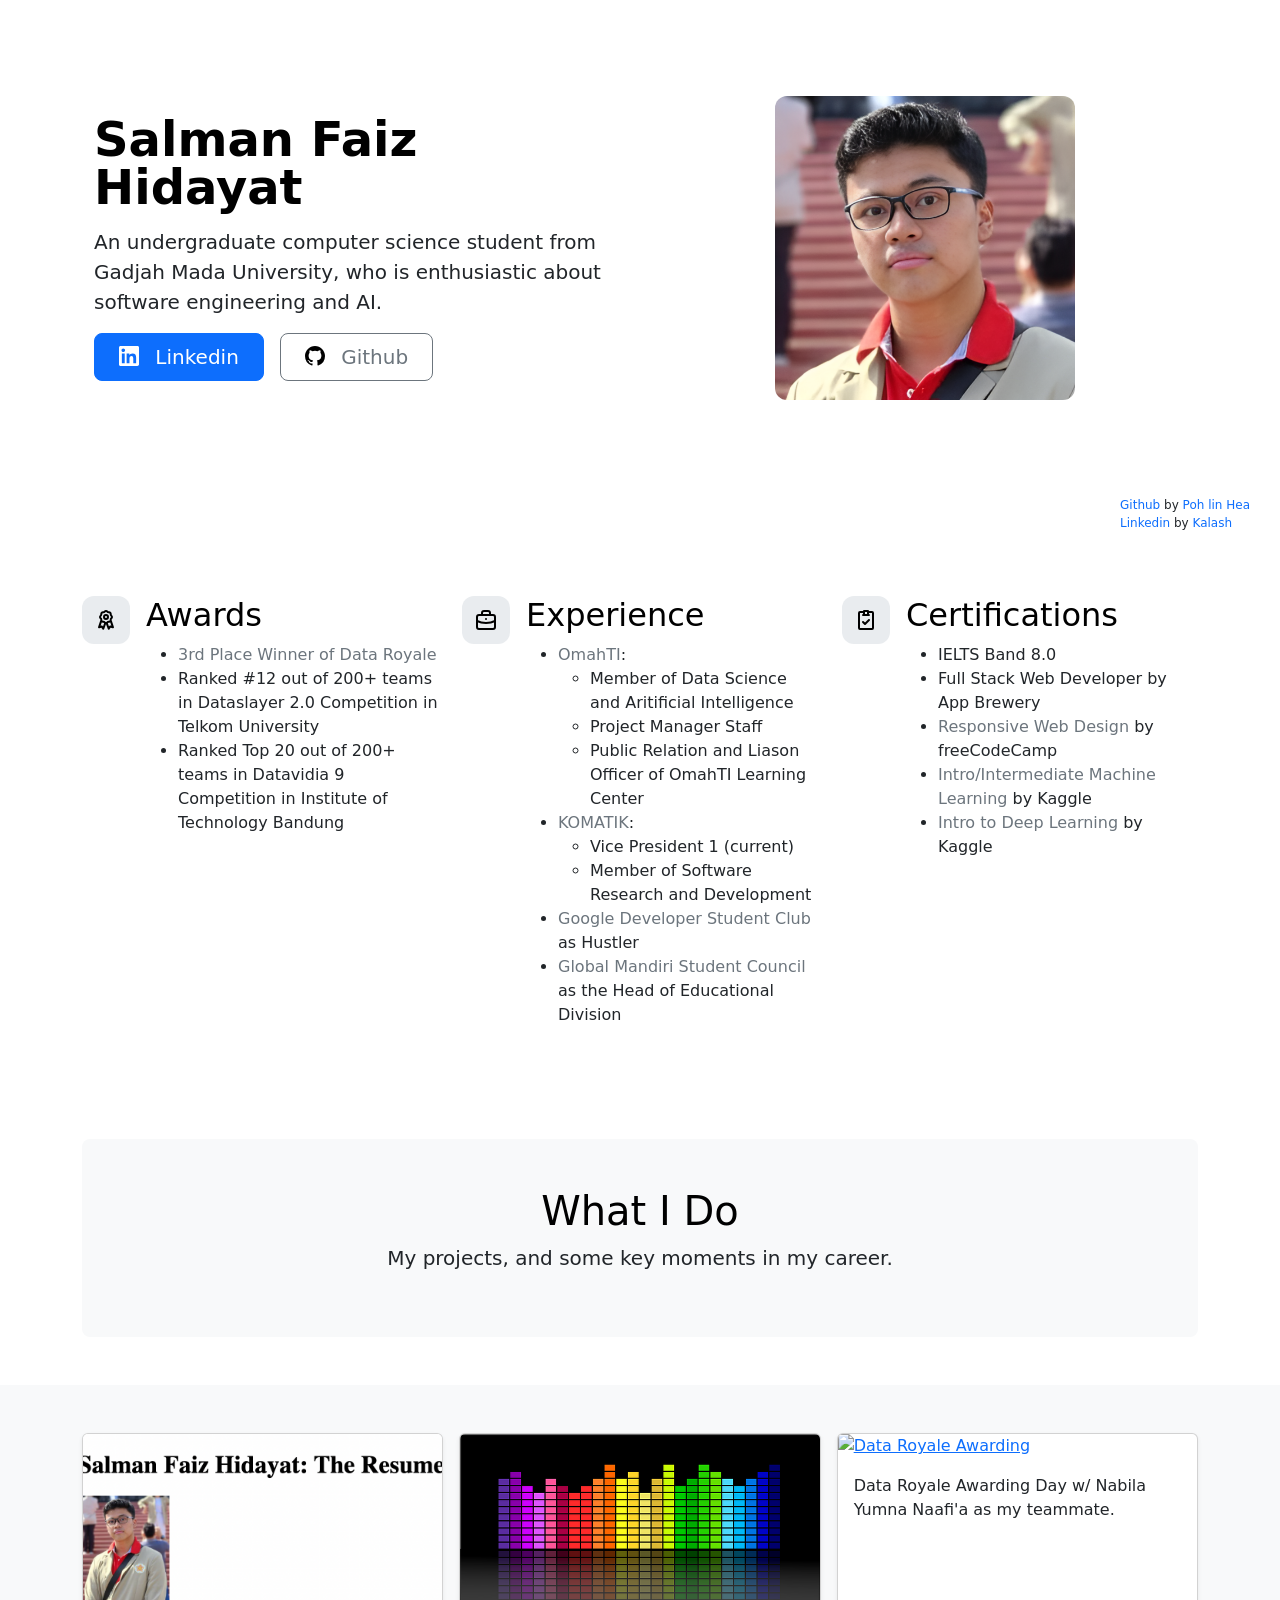
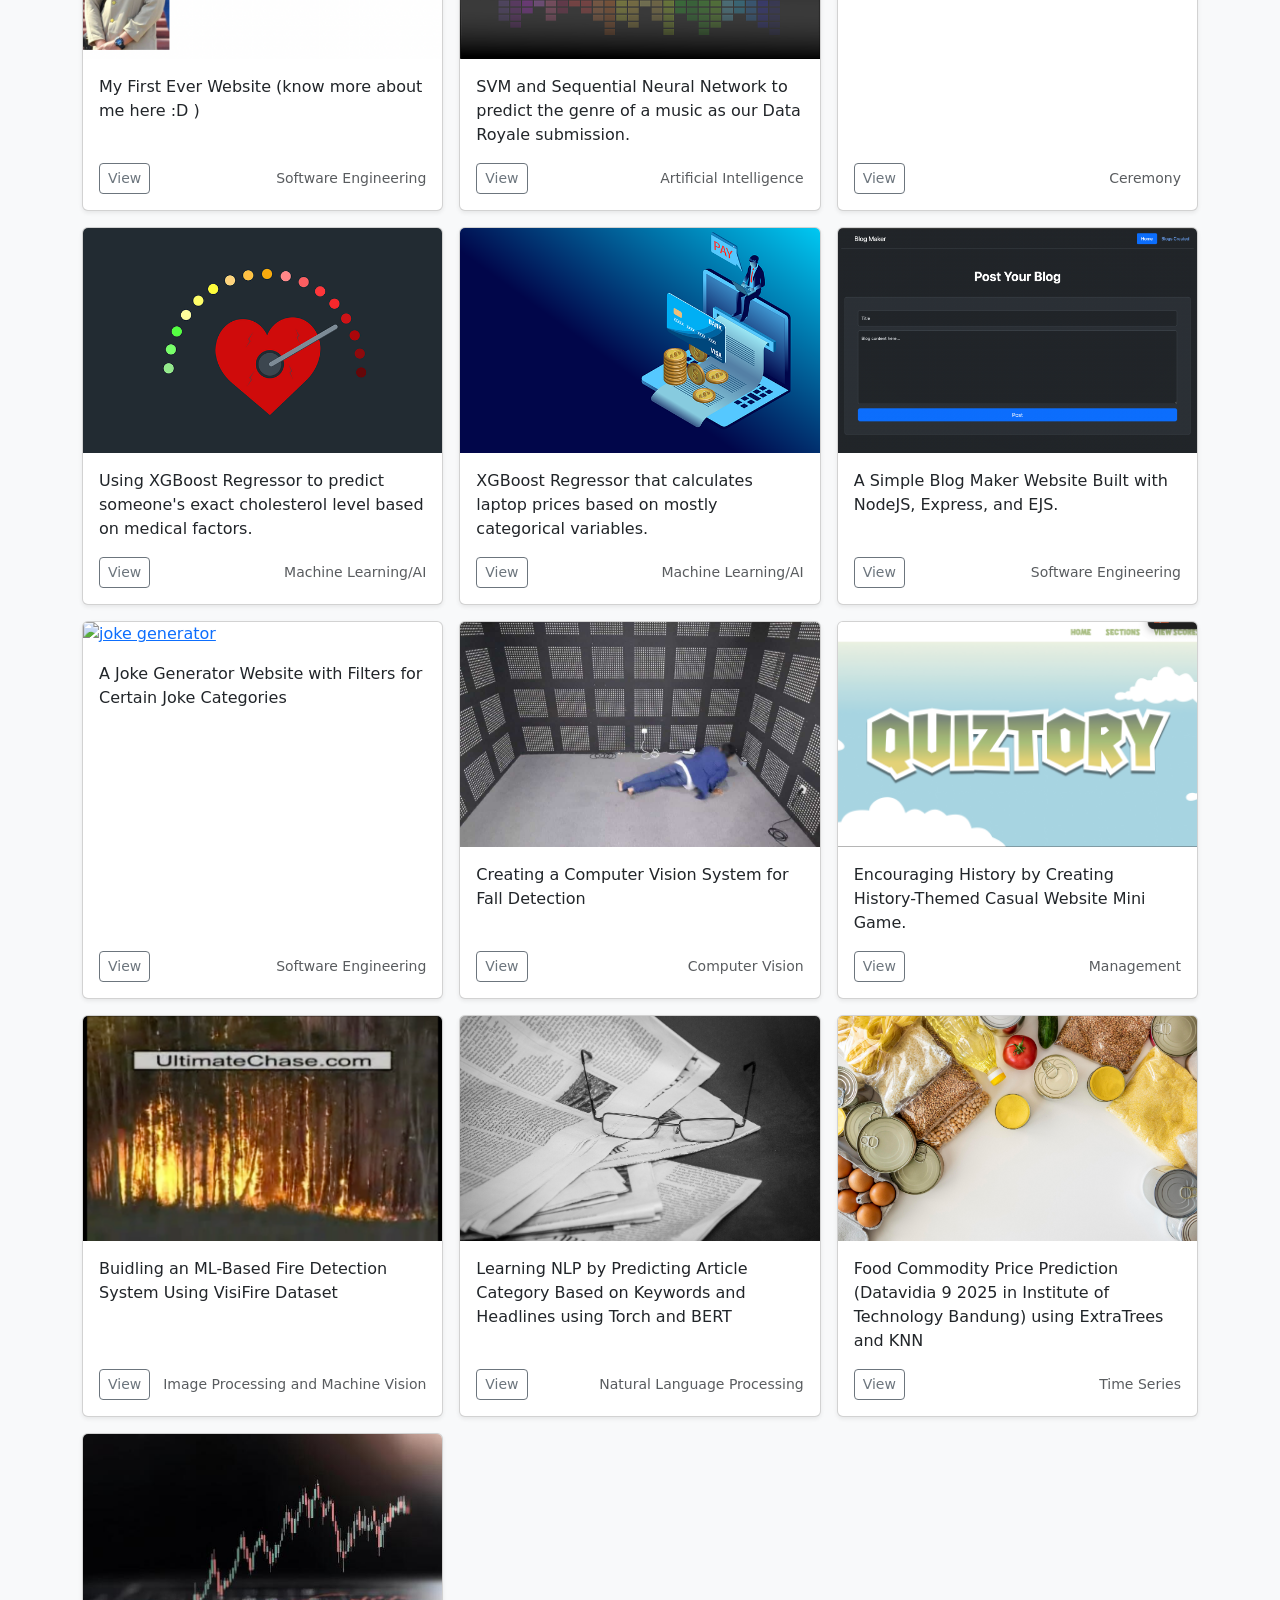
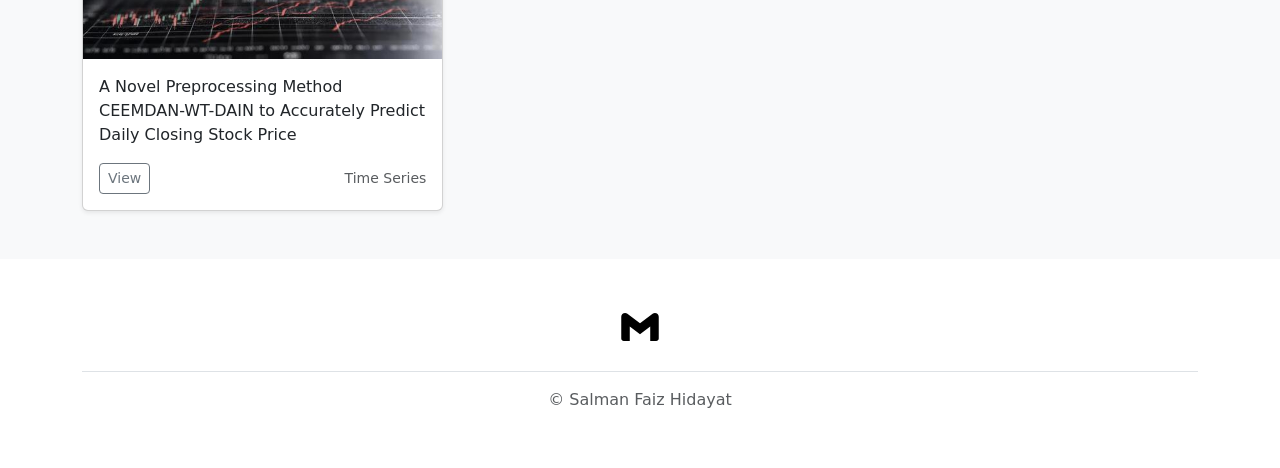
==== commit a07c3d65: "add research project" ====
--- a/index.html
+++ b/index.html
@@ -392,6 +392,25 @@
             </div>
           </div>
 
+          <div class="col d-flex">
+            <div class="card shadow-sm flex-fill">
+              <a href="https://github.com/sfh525/CEEMDAN-DAIN-Preprocessing" target="_blank">
+                <img src="./assets/thumbnails/stock_market_visual.jpeg" class="card-img-top fixed-height" alt="history quiz game">
+              </a>
+              <div class="card-body d-flex flex-column">
+                <p id="ai-laptop" class="card-text">A Novel Preprocessing Method CEEMDAN-WT-DAIN to Accurately Predict Daily Closing Stock Price</p>
+                <div class="mt-auto d-flex justify-content-between align-items-center">
+                  <div class="btn-group">
+                    <a href="https://github.com/sfh525/CEEMDAN-DAIN-Preprocessing" target="_blank">
+                      <button type="button" class="btn btn-sm btn-outline-secondary">View</button>
+                    </a>
+                  </div>
+                  <small class="text-body-secondary"> Time Series </small>
+                </div>
+              </div>
+            </div>
+          </div>
+
         </div>
       </div>
     </div>
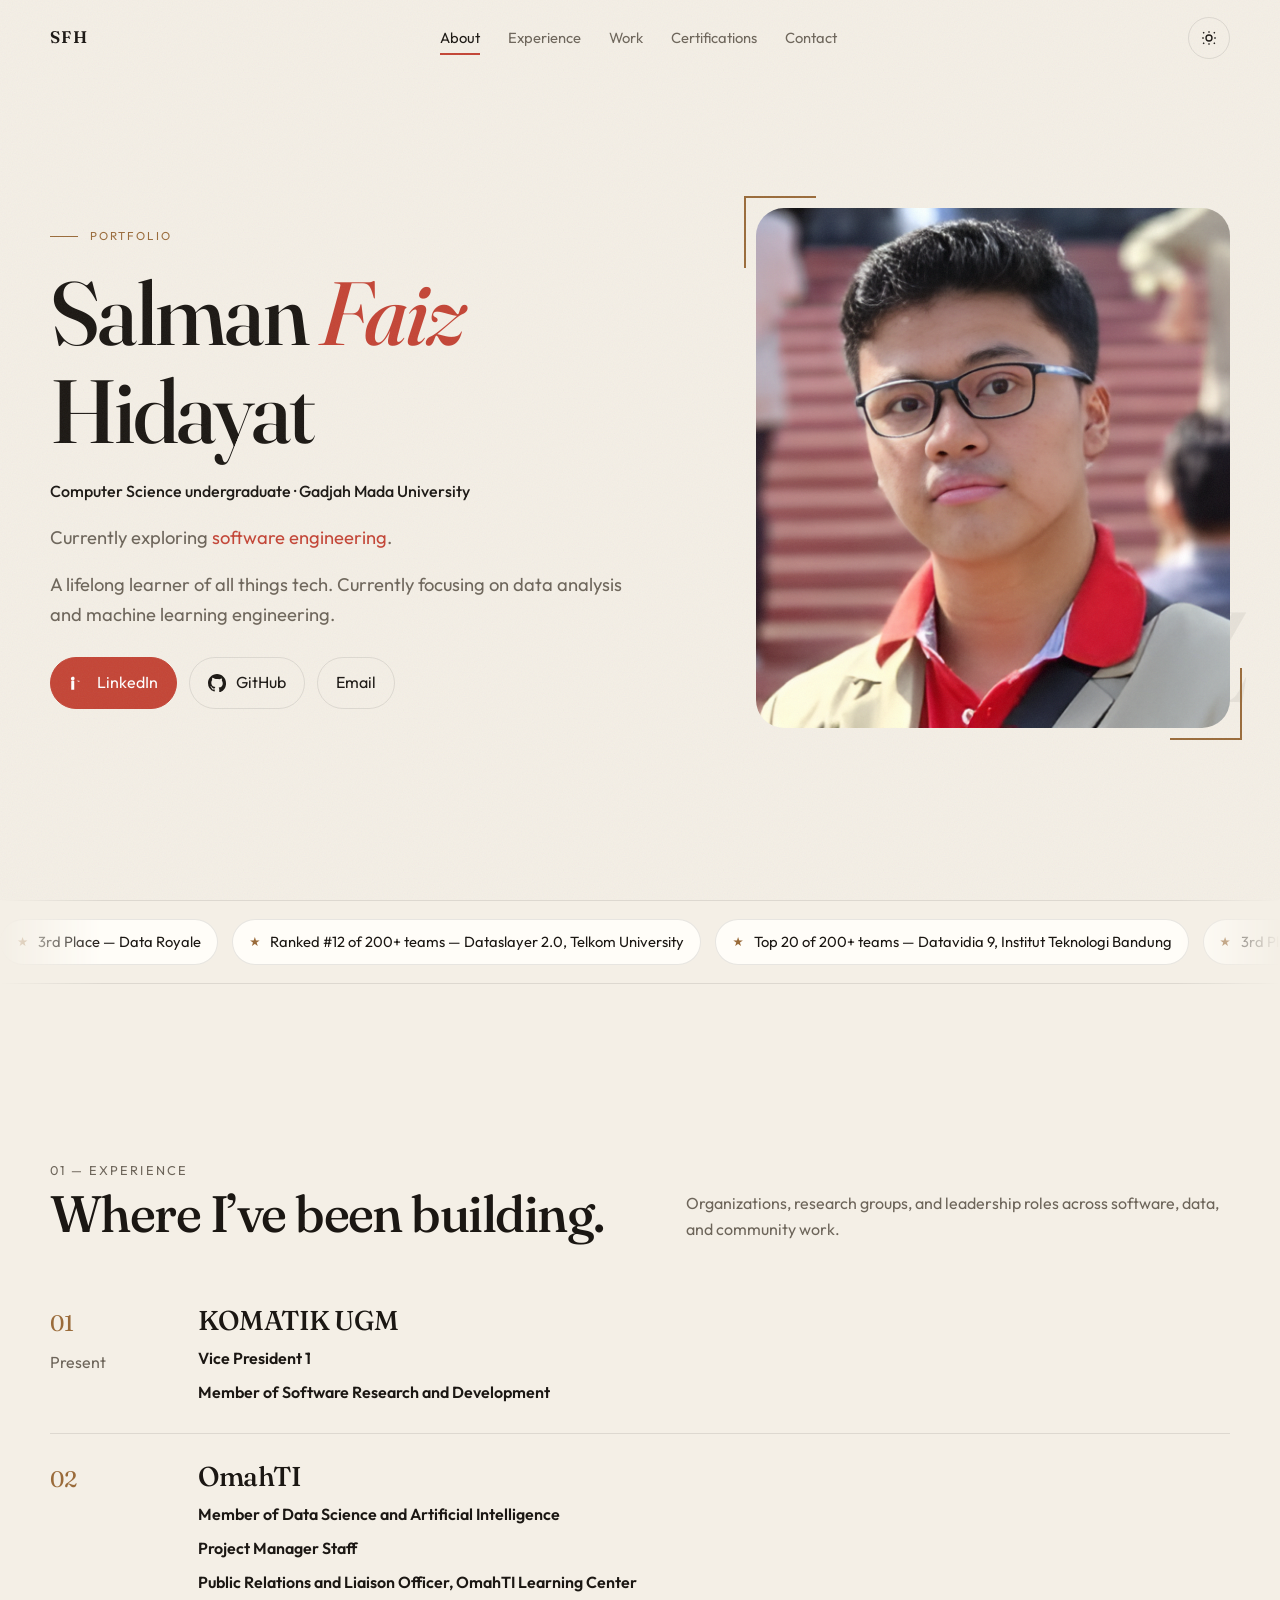
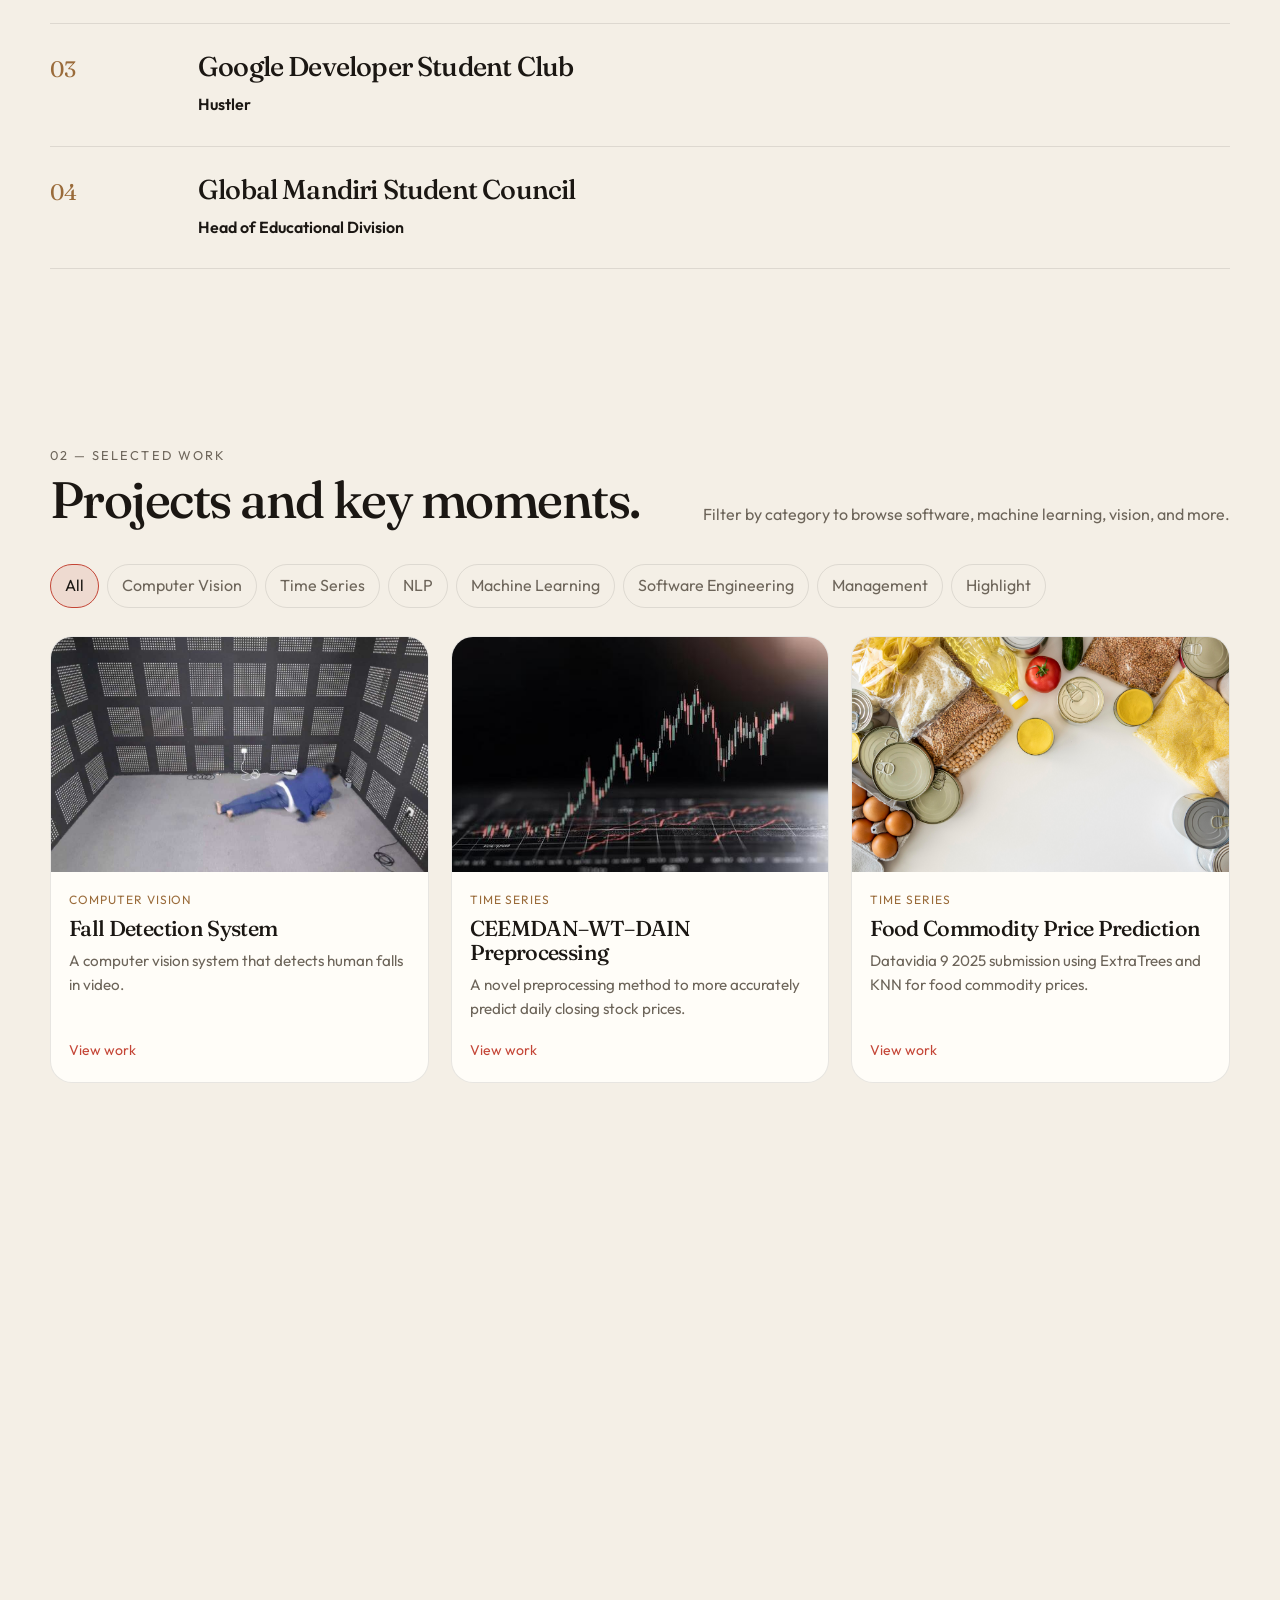
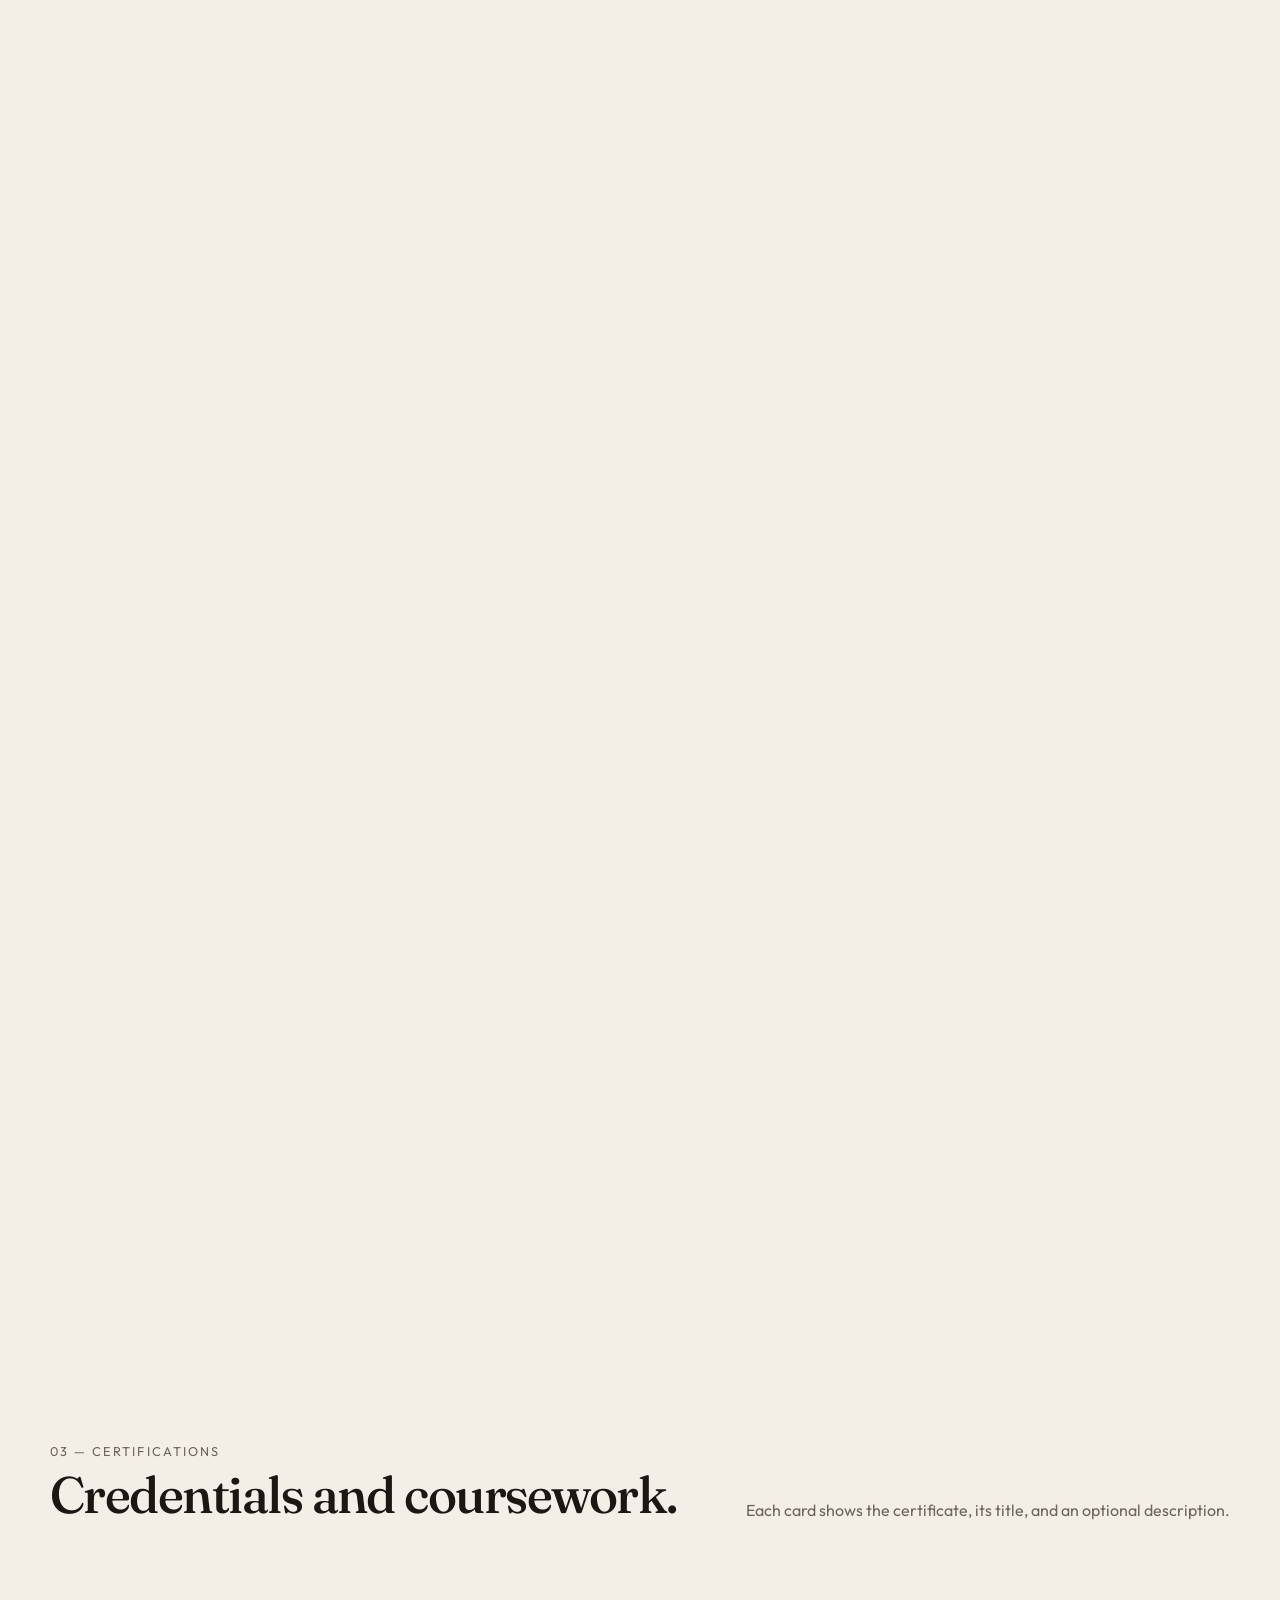
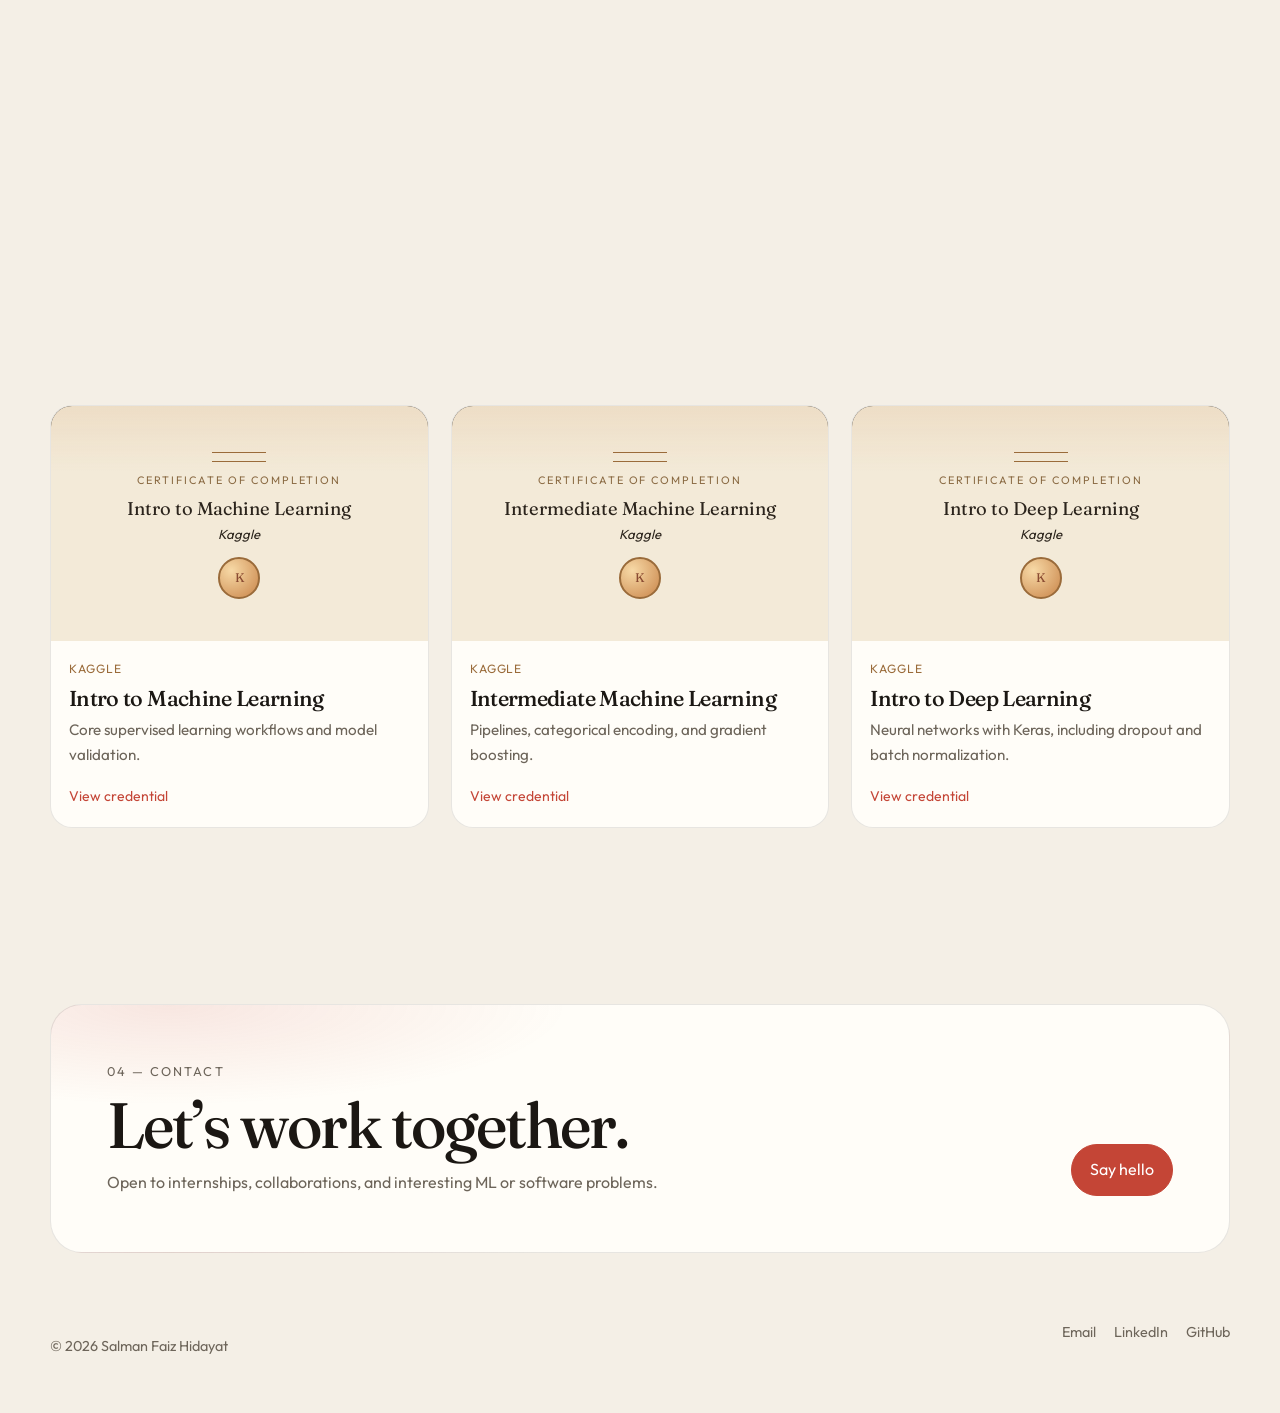
==== commit f742f41f: "major design overhaul" ====
--- a/index.html
+++ b/index.html
@@ -1,444 +1,153 @@
 <!DOCTYPE html>
-<html lang="en">
+<html lang="en" data-theme="dark">
 <head>
-    <meta charset="UTF-8">
-    <meta name="viewport" content="width=device-width, initial-scale=1.0">
-    <link href="./style.css" rel="stylesheet">
-    <link href="https://cdn.jsdelivr.net/npm/bootstrap@5.3.3/dist/css/bootstrap.min.css" rel="stylesheet" 
-        integrity="sha384-QWTKZyjpPEjISv5WaRU9OFeRpok6YctnYmDr5pNlyT2bRjXh0JMhjY6hW+ALEwIH" 
-        crossorigin="anonymous">
-    <title>Faiz's Personal Website</title>
+  <meta charset="UTF-8">
+  <meta name="viewport" content="width=device-width, initial-scale=1.0">
+  <meta name="description" content="Portfolio of Salman Faiz Hidayat — computer science student focused on software engineering and AI.">
+  <title>Salman Faiz Hidayat</title>
+  <link rel="preconnect" href="https://fonts.googleapis.com">
+  <link rel="preconnect" href="https://fonts.gstatic.com" crossorigin>
+  <link href="https://fonts.googleapis.com/css2?family=Fraunces:ital,opsz,wght@0,9..144,500;0,9..144,600;1,9..144,500&family=Outfit:wght@300;400;500;600&display=swap" rel="stylesheet">
+  <link rel="icon" href="data:image/svg+xml,%3Csvg xmlns='http://www.w3.org/2000/svg' viewBox='0 0 64 64'%3E%3Crect width='64' height='64' rx='14' fill='%23e85d4c'/%3E%3Ctext x='32' y='42' text-anchor='middle' font-family='Georgia' font-size='28' fill='white'%3EF%3C/text%3E%3C/svg%3E">
+  <link rel="stylesheet" href="./style.css">
 </head>
 <body>
+  <a class="skip-link" href="#main">Skip to content</a>
+  <div class="scroll-progress" id="scroll-progress" aria-hidden="true"></div>
+  <div class="grain" aria-hidden="true"></div>
 
+  <header class="site-header">
+    <div class="nav-bar">
+      <a class="logo" href="#about">SFH</a>
+      <nav id="site-nav" aria-label="Primary">
+        <ul class="nav-links">
+          <li><a href="#about">About</a></li>
+          <li><a href="#experience">Experience</a></li>
+          <li><a href="#work">Work</a></li>
+          <li><a href="#certifications">Certifications</a></li>
+          <li><a href="#contact">Contact</a></li>
+        </ul>
+      </nav>
+      <div class="nav-actions">
+        <button class="icon-btn" id="theme-toggle" type="button" aria-label="Switch theme">
+          <svg width="18" height="18" viewBox="0 0 24 24" fill="none" stroke="currentColor" stroke-width="1.8">
+            <path d="M12 3v2M12 19v2M4.2 4.2l1.4 1.4M18.4 18.4l1.4 1.4M3 12h2M19 12h2M4.2 19.8l1.4-1.4M18.4 5.6l1.4-1.4"/>
+            <circle cx="12" cy="12" r="4"/>
+          </svg>
+        </button>
+        <button class="nav-toggle" type="button" aria-expanded="false" aria-controls="site-nav" aria-label="Open menu">
+          <span></span>
+        </button>
+      </div>
+    </div>
+  </header>
 
-    <!--Intro/Heroes-->
-    <section>
-        <div class="container col-xxl-8 px-4 py-5">
-            <div class="row flex-lg-row-reverse align-items-center g-5 py-5">
-              <div class="col-10 col-sm-8 col-lg-6">
-                <img src="./assets/profile-enhanced.png" class="profile d-block mx-lg-auto img-fluid" alt="profile photo" width="300" height="100" loading="lazy">
-              </div>
-              <div class="col-lg-6">
-                <h1 class="display-5 fw-bold text-body-emphasis lh-1 mb-3">Salman <span id="panggilan">Faiz</span> Hidayat</h1>
-                <p class="lead">An undergraduate computer science student from Gadjah Mada University, who 
-                  is enthusiastic about software engineering and AI.</p>
-                <div class="d-grid gap-2 d-md-flex justify-content-md-start">
-                  <a href="https://www.linkedin.com/in/salman-faiz-hidayat-917b9425b/" target="_blank">
-                  <button type="button" class="btn btn-primary btn-lg px-4 me-md-2">
-                    <svg id ="linkedin" height="20px" xmlns="http://www.w3.org/2000/svg" shape-rendering="geometricPrecision" 
-                      text-rendering="geometricPrecision" image-rendering="optimizeQuality" fill-rule="evenodd" 
-                      clip-rule="evenodd" viewBox="0 0 512 512"><path fill="#fff" 
-                      d="M474.919 0H38.592C17.72 0 0 16.504 0 36.841V475.14C0 495.496 11.629 512 32.492 512h436.327C489.718 512 512 495.496 512 475.14V36.841C512 16.504 495.809 0 474.919 0zM195.043 195.043h68.928v35.136h.755c10.505-18.945 41.541-38.177 79.921-38.177 73.655 0 94.214 39.108 94.214 111.538v135.321h-73.148V316.883c0-32.427-12.947-60.883-43.227-60.883-36.768 0-54.295 24.889-54.295 65.758v117.103h-73.148V195.043zM73.139 438.861h73.148V195.043H73.139v243.818zm82.289-329.148c0 25.258-20.457 45.715-45.715 45.715-25.258 0-45.715-20.457-45.715-45.715 0-25.258 20.457-45.715 45.715-45.715 25.258 0 45.715 20.457 45.715 45.715z"/>
-                    </svg>
-                    Linkedin
-                  </button>
-                  </a>
-                  <a href="https://github.com/sfh525" target="_blank">
-                    <button type="button" class="btn btn-outline-secondary btn-lg px-4">
-                      <svg id="github" height="20px" xmlns="http://www.w3.org/2000/svg" viewBox="0 0 16 16">
-                        <path d="M7.999 0C3.582 0 0 3.596 0 8.032a8.031 8.031 0 0 0 5.472 7.621c.4.074.546-.174.546-.387 0-.191-.007-.696-.011-1.366-2.225.485-2.695-1.077-2.695-1.077-.363-.928-.888-1.175-.888-1.175-.727-.498.054-.488.054-.488.803.057 1.225.828 1.225.828.714 1.227 1.873.873 2.329.667.072-.519.279-.873.508-1.074-1.776-.203-3.644-.892-3.644-3.969 0-.877.312-1.594.824-2.156-.083-.203-.357-1.02.078-2.125 0 0 .672-.216 2.2.823a7.633 7.633 0 0 1 2.003-.27 7.65 7.65 0 0 1 2.003.271c1.527-1.039 2.198-.823 2.198-.823.436 1.106.162 1.922.08 2.125.513.562.822 1.279.822 2.156 0 3.085-1.87 3.764-3.652 3.963.287.248.543.738.543 1.487 0 1.074-.01 1.94-.01 2.203 0 .215.144.465.55.386A8.032 8.032 0 0 0 16 8.032C16 3.596 12.418 0 7.999 0z">
-                        </path>
-                      </svg>
-                      Github
-                    </button>
-                  </a>
-                    
-                </div>
-              </div>
-            </div>
+  <main id="main">
+    <section class="hero" id="about">
+      <div class="wrap hero-grid">
+        <div>
+          <p class="kicker">Portfolio</p>
+          <h1 id="hero-name">Salman <em>Faiz</em> Hidayat</h1>
+          <p class="role-line" id="hero-role">Computer Science undergraduate · Gadjah Mada University</p>
+          <p class="lede">Currently exploring <span id="role-rotator">software engineering</span>.</p>
+          <p class="lede" id="hero-bio">I build software and machine learning systems — from full-stack web apps to computer vision, NLP, and time-series models.</p>
+          <div class="hero-actions">
+            <a class="btn btn-primary" id="linkedin-btn" href="https://www.linkedin.com/in/salman-faiz-hidayat-917b9425b/" target="_blank" rel="noopener noreferrer">
+              <svg viewBox="0 0 24 24" aria-hidden="true"><path d="M4.98 3.5A2.5 2.5 0 1 1 5 8.5a2.5 2.5 0 0 1-.02-5zM3 9h4v12H3zM10 9h3.8v1.7h.0A lifelong learner of all things tech. Currently focusing on data analysis and machine learning engineering.5c.53-1 1.84-2.05 3.79-2.05C21.4 8.65 22 11.1 22 14.4V21h-4v-5.8c0-1.38-.03-3.16-1.93-3.16-1.93 0-2.23 1.5-2.23 3.05V21h-4z"/></svg>
+              LinkedIn
+            </a>
+            <a class="btn btn-ghost" id="github-btn" href="https://github.com/sfh525" target="_blank" rel="noopener noreferrer">
+              <svg viewBox="0 0 16 16" aria-hidden="true"><path d="M8 0C3.58 0 0 3.58 0 8a8 8 0 0 0 5.47 7.59c.4.07.55-.17.55-.38 0-.19 0-.82 0-1.49-2.01.37-2.53-.49-2.69-.94-.09-.23-.48-.94-.82-1.13-.28-.15-.68-.52 0-.53.63-.01 1.08.58 1.23.82.72 1.21 1.87.87 2.33.66.07-.52.28-.87.51-1.07-1.78-.2-3.64-.89-3.64-3.95 0-.87.31-1.59.82-2.15-.08-.2-.36-1.02.08-2.12 0 0 .67-.21 2.2.82A7.65 7.65 0 0 1 8 4.5c.68 0 1.36.09 2 .27 1.53-1.04 2.2-.82 2.2-.82.44 1.1.16 1.92.08 2.12.51.56.82 1.27.82 2.15 0 3.07-1.87 3.75-3.65 3.95.29.25.54.73.54 1.48 0 1.07 0 1.93 0 2.2 0 .21.15.46.55.38A8 8 0 0 0 16 8c0-4.42-3.58-8-8-8z"/></svg>
+              GitHub
+            </a>
+            <a class="btn btn-ghost" id="email-btn" href="mailto:sfhdev42@gmail.com">Email</a>
           </div>
-          <div class="d-flex justify-content-end">
-            <ul>
-              <li>
-                <a href="https://iconscout.com/icons/github-logo" class="text-underline font-size-sm" 
-                target="_blank">Github</a> by <a href="https://iconscout.com/contributors/iconbeast" 
-                class="text-underline font-size-sm" target="_blank">Poh lin Hea</a>
-              </li>
-              <li>
-                <a href="https://iconscout.com/icons/linkedin" class="text-underline font-size-sm" 
-                target="_blank">Linkedin</a> by <a href="https://iconscout.com/contributors/kolo-design" 
-                class="text-underline font-size-sm" target="_blank">Kalash</a>
-              </li>
-            </ul>
-            
-          </div>
+        </div>
+        <div class="photo-frame">
+          <div class="photo-glow" aria-hidden="true"></div>
+          <img id="hero-photo" src="./assets/profile-enhanced.png" alt="Portrait of Salman Faiz Hidayat" width="520" height="520">
+          <span class="ghost-name">FAIZ</span>
+        </div>
+      </div>
     </section>
 
+    <section class="awards" aria-label="Awards">
+      <div class="awards-marquee">
+        <div class="awards-track" id="awards-track"></div>
+      </div>
+    </section>
 
-    <!--Basic Credentials/Qualification-->
-    <section>
-      <div class="container">
-        <div class="row g-4 py-5 row-cols-1 row-cols-lg-3">
-            <div class="col d-flex align-items-start">
-              <div class="icon-square text-body-emphasis bg-body-secondary d-inline-flex align-items-center justify-content-center fs-4 flex-shrink-0 me-3">
-                <svg class="bi" width="1em" height="1em"><use xlink:href="#toggles2"></use>
-                  <svg class="w-6 h-6 text-gray-800 dark:text-white" aria-hidden="true" xmlns="http://www.w3.org/2000/svg" width="24" height="24" fill="none" viewBox="0 0 24 24">
-                  <path stroke="currentColor" stroke-linecap="round" stroke-linejoin="round" stroke-width="2" d="m7.171 12.906-2.153 6.411 2.672-.89 1.568 2.34 1.825-5.183m5.73-2.678 2.154 6.411-2.673-.89-1.568 2.34-1.825-5.183M9.165 4.3c.58.068 1.153-.17 1.515-.628a1.681 1.681 0 0 1 2.64 0 1.68 1.68 0 0 0 1.515.628 1.681 1.681 0 0 1 1.866 1.866c-.068.58.17 1.154.628 1.516a1.681 1.681 0 0 1 0 2.639 1.682 1.682 0 0 0-.628 1.515 1.681 1.681 0 0 1-1.866 1.866 1.681 1.681 0 0 0-1.516.628 1.681 1.681 0 0 1-2.639 0 1.681 1.681 0 0 0-1.515-.628 1.681 1.681 0 0 1-1.867-1.866 1.681 1.681 0 0 0-.627-1.515 1.681 1.681 0 0 1 0-2.64c.458-.361.696-.935.627-1.515A1.681 1.681 0 0 1 9.165 4.3ZM14 9a2 2 0 1 1-4 0 2 2 0 0 1 4 0Z"/>
-                  </svg>
-                </svg>
-              </div>
-              <div height="100%">
-                <h3 class="fs-2 text-body-emphasis">Awards</h3>
-                <ul>  
-                  <li>
-                    <a href="https://www.linkedin.com/in/salman-faiz-hidayat-917b9425b/details/honors/1712498107773/single-media-viewer/?profileId=ACoAAEARrSMBhfPrw0jOqjkO3hxHZZRQLPY1a0g" 
-                      class="link-secondary" target="_blank">
-                        3rd Place Winner of Data Royale
-                    </a>
-                  </li>
-                  <li>Ranked #12 out of 200+ teams in Dataslayer 2.0 Competition in Telkom University</li>
-                  <li>Ranked Top 20 out of 200+ teams in Datavidia 9 Competition in Institute of Technology Bandung</li>
-                </ul>
-              </div>
-            </div>
-            <div class="col d-flex align-items-start">
-              <div class="icon-square text-body-emphasis bg-body-secondary d-inline-flex align-items-center justify-content-center fs-4 flex-shrink-0 me-3">
-                <svg class="bi" width="1em" height="1em"><use xlink:href="#cpu-fill"></use>
-                  <svg class="w-6 h-6 text-gray-800 dark:text-white" aria-hidden="true" xmlns="http://www.w3.org/2000/svg" width="24" height="24" fill="none" viewBox="0 0 24 24">
-                    <path stroke="currentColor" stroke-linecap="round" stroke-linejoin="round" stroke-width="2" d="M8 7H5a2 2 0 0 0-2 2v4m5-6h8M8 7V5a2 2 0 0 1 2-2h4a2 2 0 0 1 2 2v2m0 0h3a2 2 0 0 1 2 2v4m0 0v6a2 2 0 0 1-2 2H5a2 2 0 0 1-2-2v-6m18 0s-4 2-9 2-9-2-9-2m9-2h.01"/>
-                  </svg>                                                   
-                </svg>
-              </div>
-              <div>
-                <h3 class="fs-2 text-body-emphasis">Experience</h3>
-                  <ul>  
-                    <li><a href="https://omahti.web.id/" class="link-secondary" target="_blank">OmahTI</a>: 
-                      <ul>
-                        <li>Member of Data Science and Aritificial Intelligence</li>
-                        <li>Project Manager Staff</li>
-                        <li>Public Relation and Liason Officer of OmahTI Learning Center</li>
-                      </ul>
-                    </li>
-                    <li><a href="https://komatik.wg.ugm.ac.id/" class="link-secondary" target="_blank">KOMATIK</a>: 
-                      <ul>
-                        <li>Vice President 1 (current)</li>
-                        <li>Member of Software Research and Development</li>
-                      </ul>
-                    </li>
-                    <li><a href="https://gdsc.community.dev/universitas-gadjah-mada-sleman-indonesia/" class="link-secondary" target="_blank">Google Developer Student Club</a> as Hustler</li>
-                    <li><a href="https://globalmandiri.sch.id/" class="link-secondary" target="_blank">Global Mandiri Student Council</a> as the Head of Educational Division</li>
-                  </ul>
-              </div>
-            </div>
-            <div class="col d-flex align-items-start">
-              <div class="icon-square text-body-emphasis bg-body-secondary d-inline-flex align-items-center justify-content-center fs-4 flex-shrink-0 me-3">
-                <svg class="bi" width="1em" height="1em"><use xlink:href="#tools"></use>
-                  <svg class="w-6 h-6 text-gray-800 dark:text-white" aria-hidden="true" xmlns="http://www.w3.org/2000/svg" width="24" height="24" fill="none" viewBox="0 0 24 24">
-                    <path stroke="currentColor" stroke-linecap="round" stroke-linejoin="round" stroke-width="2" d="M15 4h3a1 1 0 0 1 1 1v15a1 1 0 0 1-1 1H6a1 1 0 0 1-1-1V5a1 1 0 0 1 1-1h3m0 3h6m-6 7 2 2 4-4m-5-9v4h4V3h-4Z"/>
-                  </svg>
-                </svg>
-              </div>
-              <div>
-                <h3 class="fs-2 text-body-emphasis">Certifications</h3>
-                <ul> 
-                  <li>IELTS Band 8.0</li> 
-                  <li>Full Stack Web Developer by App Brewery </li>
-                  <li><a href="https://freecodecamp.org/certification/SalmanFaizHidayat/responsive-web-design" class="link-secondary" target="_blank">Responsive Web Design</a> by freeCodeCamp</li>
-                  <li><a href="https://www.kaggle.com/learn/certification/salmanfaizhidayat/intermediate-machine-learning" class="link-secondary" target="_blank">Intro/Intermediate Machine Learning</a> by Kaggle</li>
-                  <li><a href="https://www.kaggle.com/learn/certification/salmanfaizhidayat/intro-to-deep-learning" class="link-secondary" target="_blank">Intro to Deep Learning</a> by Kaggle</li>
-                </ul>
-              </div>
-            </div>
+    <section id="experience">
+      <div class="wrap">
+        <div class="section-head">
+          <div>
+            <p class="section-index">01 — Experience</p>
+            <h2>Where I’ve been building.</h2>
           </div>
-      </div> 
+          <p>Organizations, research groups, and leadership roles across software, data, and community work.</p>
+        </div>
+        <div id="experience-list"></div>
+      </div>
     </section>
-    
-<!--Gallery-->
-    <!--Intro to Gallery-->
-    <div class="container my-5">
-        <div class="p-5 text-center bg-body-tertiary rounded-3">
-            <h1 class="text-body-emphasis">What I Do</h1>
-            <p class="lead">
-            My projects, and some key moments in my career. 
-            </p>
+
+    <section id="work">
+      <div class="wrap">
+        <div class="section-head">
+          <div>
+            <p class="section-index">02 — Selected work</p>
+            <h2>Projects and key moments.</h2>
+          </div>
+          <p>Filter by category to browse software, machine learning, vision, and more.</p>
         </div>
-    </div>
+        <div class="filters" id="project-filters" role="toolbar" aria-label="Filter projects"></div>
+        <div class="project-grid" id="project-grid"></div>
+      </div>
+    </section>
 
+    <section id="certifications">
+      <div class="wrap">
+        <div class="section-head">
+          <div>
+            <p class="section-index">03 — Certifications</p>
+            <h2>Credentials and coursework.</h2>
+          </div>
+          <p>Each card shows the certificate, its title, and an optional description.</p>
+        </div>
+        <div class="cert-grid" id="cert-grid"></div>
+      </div>
+    </section>
 
-<!--Gallery of My Work-->
-  <section>
-    <div class="album py-5 bg-body-tertiary">
-      <div class="container">
-        <div class="row row-cols-1 row-cols-sm-2 row-cols-md-3 g-3">
-
-          <div class="col d-flex">
-            <div class="card shadow-sm flex-fill">
-              <a href="https://sfh525.github.io/basic-web/" target="_blank">
-                <img src="./assets/thumbnails/first-web.png" class="card-img-top fixed-height" alt="pure html website">
-              </a>  
-              <div class="card-body d-flex flex-column">
-                <p id="softeng-first" class="card-text">My First Ever Website (know more about me here :D )</p>
-                <div class="mt-auto d-flex justify-content-between align-items-center">
-                  <div class="btn-group">
-                    <a href="https://sfh525.github.io/basic-web/" target="_blank">
-                      <button type="button" class="btn btn-sm btn-outline-secondary">View</button>
-                    </a>
-                  </div>
-                  <small class="text-body-secondary">Software Engineering</small>
-                </div>
-              </div>
-            </div>
+    <section class="contact" id="contact">
+      <div class="wrap">
+        <div class="contact-panel">
+          <div>
+            <p class="section-index">04 — Contact</p>
+            <h2>Let’s work together.</h2>
+            <p>Open to internships, collaborations, and interesting ML or software problems.</p>
           </div>
-
-          <div class="col d-flex">
-            <div class="card shadow-sm flex-fill">
-              <a href="https://colab.research.google.com/drive/1ItziyY92qsWIoeM2axbeZRJPmE81DyNy?usp=sharing" target="_blank">
-                <img src="./assets/thumbnails/sound-data.png" class="card-img-top fixed-height" alt="sound data illustration">
-              </a>
-              <div class="card-body d-flex flex-column">
-                <p id="ai-music" class="card-text custom-font-size">SVM and Sequential Neural Network to predict the genre of a music as our Data Royale submission.</p>
-                <div class="mt-auto d-flex justify-content-between align-items-center">
-                  <div class="btn-group">
-                    <a href="https://colab.research.google.com/drive/1ItziyY92qsWIoeM2axbeZRJPmE81DyNy?usp=sharing" target="_blank">
-                      <button type="button" class="btn btn-sm btn-outline-secondary">View</button>
-                    </a>
-                  </div>
-                  <small class="text-body-secondary">Artificial Intelligence</small>
-                </div>
-              </div>
-            </div>
-          </div>
-
-          <div class="col d-flex">
-            <div class="card shadow-sm flex-fill">
-              <a href="https://www.linkedin.com/posts/salman-faiz-hidayat-917b9425b_datascience-datasciencecompetitionwinners-activity-7182755433588174848-tK-5?utm_source=share&utm_medium=member_desktop" target="_blank">
-                <img src="./assets/thumbnails/3rd place data royale.png" class="card-img-top fixed-height" alt="Data Royale Awarding">
-              </a>
-              
-              <div class="card-body d-flex flex-column">
-                <p id="ai-laptop" class="card-text">Data Royale Awarding Day w/ Nabila Yumna Naafi'a as my teammate.</p>
-                <div class="mt-auto d-flex justify-content-between align-items-center">
-                  <div class="btn-group">
-                    <a href="https://www.linkedin.com/posts/salman-faiz-hidayat-917b9425b_datascience-datasciencecompetitionwinners-activity-7182755433588174848-tK-5?utm_source=share&utm_medium=member_desktop" target="_blank">
-                      <button type="button" class="btn btn-sm btn-outline-secondary">View</button>
-                    </a>
-                  </div>
-                  <small class="text-body-secondary">Ceremony</small>
-                </div>
-              </div>
-            </div>
-          </div>
-
-          <div class="col d-flex">
-            <div class="card shadow-sm flex-fill">
-              <a href="https://colab.research.google.com/drive/1ovlcX3M4KvBg49-NhNiNqwh9fbcsMRGQ?usp=sharing" target="_blank">
-                <img src="./assets/thumbnails/cholesterol.png" class="card-img-top fixed-height" alt="Cholesterol Prediction">
-              </a>
-              
-              <div class="card-body d-flex flex-column">
-                <p class="card-text">Using XGBoost Regressor to predict someone's exact cholesterol level based on medical factors.</p>
-                <div class="mt-auto d-flex justify-content-between align-items-center">
-                  <div class="btn-group">
-                    <a href="https://colab.research.google.com/drive/1ovlcX3M4KvBg49-NhNiNqwh9fbcsMRGQ?usp=sharing" target="_blank">
-                      <button type="button" class="btn btn-sm btn-outline-secondary">View</button>
-                    </a>
-                  </div>
-                  <small class="text-body-secondary">Machine Learning/AI</small>
-                </div>
-              </div>
-            </div>
-          </div>
-
-          <div class="col d-flex">
-            <div class="card shadow-sm flex-fill">
-              <a href="https://colab.research.google.com/drive/1Xinb1iqPM8v-Uq1bHk6vP0-7D8hYi9jf?usp=sharing" target="_blank">
-                <img src="./assets/thumbnails/laptop-prices.png" class="card-img-top fixed-height" alt="Laptop Price Prediction">
-              </a>
-              <div class="card-body d-flex flex-column">
-                <p id="ai-laptop" class="card-text">XGBoost Regressor that calculates laptop prices based on mostly categorical variables.</p>
-                <div class="mt-auto d-flex justify-content-between align-items-center">
-                  <div class="btn-group">
-                    <a href="https://colab.research.google.com/drive/1Xinb1iqPM8v-Uq1bHk6vP0-7D8hYi9jf?usp=sharing" target="_blank">
-                      <button type="button" class="btn btn-sm btn-outline-secondary">View</button>
-                    </a>
-                  </div>
-                  <small class="text-body-secondary">Machine Learning/AI</small>
-                </div>
-              </div>
-            </div>
-          </div>
-
-          <div class="col d-flex">
-            <div class="card shadow-sm flex-fill">
-              <a href="https://github.com/sfh525/blog-maker" target="_blank">
-                <img src="./assets/thumbnails/blog-maker.png" class="card-img-top fixed-height" alt="blog maker website">
-              </a>
-              <div class="card-body d-flex flex-column">
-                <p id="ai-laptop" class="card-text">A Simple Blog Maker Website Built with NodeJS, Express, and EJS.</p>
-                <div class="mt-auto d-flex justify-content-between align-items-center">
-                  <div class="btn-group">
-                    <a href="https://github.com/sfh525/blog-maker" target="_blank">
-                      <button type="button" class="btn btn-sm btn-outline-secondary">View</button>
-                    </a>
-                  </div>
-                  <small class="text-body-secondary">Software Engineering</small>
-                </div>
-              </div>
-            </div>
-          </div>
-
-          <div class="col d-flex">
-            <div class="card shadow-sm flex-fill">
-              <a href="https://github.com/sfh525/joke-generator" target="_blank">
-                <img src="./assets/thumbnails/jokegenerator.png" class="card-img-top fixed-height" alt="joke generator">
-              </a>
-              <div class="card-body d-flex flex-column">
-                <p id="ai-laptop" class="card-text">A Joke Generator Website with Filters for Certain Joke Categories</p>
-                <div class="mt-auto d-flex justify-content-between align-items-center">
-                  <div class="btn-group">
-                    <a href="https://github.com/sfh525/joke-generator" target="_blank">
-                      <button type="button" class="btn btn-sm btn-outline-secondary">View</button>
-                    </a>
-                  </div>
-                  <small class="text-body-secondary">Software Engineering</small>
-                </div>
-              </div>
-            </div>
-          </div>
-          
-          <div class="col d-flex">
-            <div class="card shadow-sm flex-fill">
-              <a href="https://github.com/sfh525/FallDetection-SlemanFaiz" target="_blank">
-                <img src="./assets/thumbnails/falldetection.jpg" class="card-img-top fixed-height" alt="fall detection">
-              </a>
-              <div class="card-body d-flex flex-column">
-                <p id="ai-laptop" class="card-text">Creating a Computer Vision System for Fall Detection</p>
-                <div class="mt-auto d-flex justify-content-between align-items-center">
-                  <div class="btn-group">
-                    <a href="https://github.com/sfh525/FallDetection-SlemanFaiz" target="_blank">
-                      <button type="button" class="btn btn-sm btn-outline-secondary">View</button>
-                    </a>
-                  </div>
-                  <small class="text-body-secondary">Computer Vision</small>
-                </div>
-              </div>
-            </div>
-          </div>
-
-          <div class="col d-flex">
-            <div class="card shadow-sm flex-fill">
-              <a href="https://github.com/vityasyyy/quiztory-IOproject" target="_blank">
-                <img src="./assets/thumbnails/quiztory.png" class="card-img-top fixed-height" alt="history quiz game">
-              </a>
-              <div class="card-body d-flex flex-column">
-                <p id="ai-laptop" class="card-text">Encouraging History by Creating History-Themed Casual Website Mini Game.</p>
-                <div class="mt-auto d-flex justify-content-between align-items-center">
-                  <div class="btn-group">
-                    <a href="https://github.com/vityasyyy/quiztory-IOproject" target="_blank">
-                      <button type="button" class="btn btn-sm btn-outline-secondary">View</button>
-                    </a>
-                  </div>
-                  <small class="text-body-secondary">Management</small>
-                </div>
-              </div>
-            </div>
-          </div>
-
-          <div class="col d-flex">
-            <div class="card shadow-sm flex-fill">
-              <a href="https://github.com/sfh525/Fire-Detection" target="_blank">
-                <img src="./assets/thumbnails/originalbigcontrol.png" class="card-img-top fixed-height" alt="history quiz game">
-              </a>
-              <div class="card-body d-flex flex-column">
-                <p id="ai-laptop" class="card-text">Buidling an ML-Based Fire Detection System Using VisiFire Dataset</p>
-                <div class="mt-auto d-flex justify-content-between align-items-center">
-                  <div class="btn-group">
-                    <a href="https://github.com/sfh525/Fire-Detection" target="_blank">
-                      <button type="button" class="btn btn-sm btn-outline-secondary">View</button>
-                    </a>
-                  </div>
-                  <small class="text-body-secondary">Image Processing and Machine Vision</small>
-                </div>
-              </div>
-            </div>
-          </div>
-
-          <div class="col d-flex">
-            <div class="card shadow-sm flex-fill">
-              <a href="https://github.com/sfh525/article-category-prediction" target="_blank">
-                <img src="./assets/thumbnails/articleNLP.jpg" class="card-img-top fixed-height" alt="history quiz game">
-              </a>
-              <div class="card-body d-flex flex-column">
-                <p id="ai-laptop" class="card-text">Learning NLP by Predicting Article Category Based on Keywords and Headlines using Torch and BERT</p>
-                <div class="mt-auto d-flex justify-content-between align-items-center">
-                  <div class="btn-group">
-                    <a href="https://github.com/sfh525/article-category-prediction" target="_blank">
-                      <button type="button" class="btn btn-sm btn-outline-secondary">View</button>
-                    </a>
-                  </div>
-                  <small class="text-body-secondary"> Natural Language Processing </small>
-                </div>
-              </div>
-            </div>
-          </div>
-
-          <div class="col d-flex">
-            <div class="card shadow-sm flex-fill">
-              <a href="https://github.com/sfh525/HaqTuahOpps-Datavidia" target="_blank">
-                <img src="./assets/thumbnails/food-commodity.jpg" class="card-img-top fixed-height" alt="history quiz game">
-              </a>
-              <div class="card-body d-flex flex-column">
-                <p id="ai-laptop" class="card-text">Food Commodity Price Prediction (Datavidia 9 2025 in Institute of Technology Bandung) using ExtraTrees and KNN</p>
-                <div class="mt-auto d-flex justify-content-between align-items-center">
-                  <div class="btn-group">
-                    <a href="https://github.com/sfh525/HaqTuahOpps-Datavidia" target="_blank">
-                      <button type="button" class="btn btn-sm btn-outline-secondary">View</button>
-                    </a>
-                  </div>
-                  <small class="text-body-secondary"> Time Series </small>
-                </div>
-              </div>
-            </div>
-          </div>
-
-          <div class="col d-flex">
-            <div class="card shadow-sm flex-fill">
-              <a href="https://github.com/sfh525/CEEMDAN-DAIN-Preprocessing" target="_blank">
-                <img src="./assets/thumbnails/stock_market_visual.jpeg" class="card-img-top fixed-height" alt="history quiz game">
-              </a>
-              <div class="card-body d-flex flex-column">
-                <p id="ai-laptop" class="card-text">A Novel Preprocessing Method CEEMDAN-WT-DAIN to Accurately Predict Daily Closing Stock Price</p>
-                <div class="mt-auto d-flex justify-content-between align-items-center">
-                  <div class="btn-group">
-                    <a href="https://github.com/sfh525/CEEMDAN-DAIN-Preprocessing" target="_blank">
-                      <button type="button" class="btn btn-sm btn-outline-secondary">View</button>
-                    </a>
-                  </div>
-                  <small class="text-body-secondary"> Time Series </small>
-                </div>
-              </div>
-            </div>
-          </div>
-
+          <a class="btn btn-primary" href="mailto:salmanfaizhidayat525@gmail.com">Say hello</a>
         </div>
       </div>
+    </section>
+  </main>
+
+  <footer class="wrap footer">
+    <p id="footer-copy">© Salman Faiz Hidayat</p>
+    <div class="footer-links">
+      <a id="footer-email" href="mailto:sfhdev42@gmail.com">Email</a>
+      <a id="footer-linkedin" href="#" target="_blank" rel="noopener noreferrer">LinkedIn</a>
+      <a id="footer-github" href="#" target="_blank" rel="noopener noreferrer">GitHub</a>
     </div>
-  </section>
-  
+  </footer>
 
-    <!--Footer-->
-    <section>
-        <div class="container">
-            <footer class="py-3 my-4">
-              <ul class="nav justify-content-center border-bottom pb-3 mb-3">
-                <li class="nav-item">
-                  <a href="mailto:sfhdev42@gmail.com" class="nav-link px-2 text-body-secondary">
-                    <svg fill="#000000" width="40px" height="40px" viewBox="0 0 32 32" version="1.1" xmlns="http://www.w3.org/2000/svg">
-                      <title>gmail</title>
-                      <path d="M30.996 7.824v17.381c0 0 0 0 0 0.001 0 1.129-0.915 2.044-2.044 2.044-0 0-0 0-0.001 0h-4.772v-11.587l-8.179 6.136-8.179-6.136v11.588h-4.772c0 0 0 0-0 0-1.129 0-2.044-0.915-2.044-2.044 0-0 0-0.001 0-0.001v0-17.381c0-0 0-0.001 0-0.001 0-1.694 1.373-3.067 3.067-3.067 0.694 0 1.334 0.231 1.848 0.619l-0.008-0.006 10.088 7.567 10.088-7.567c0.506-0.383 1.146-0.613 1.84-0.613 1.694 0 3.067 1.373 3.067 3.067v0z"></path>
-                      </svg>
-                  </a>
-                </li>
-              </ul>
-              <p class="text-center text-body-secondary">© Salman Faiz Hidayat</p>
-            </footer>
-          </div>
-    </section>
-    <script src="https://cdn.jsdelivr.net/npm/bootstrap@5.3.3/dist/js/bootstrap.bundle.min.js" 
-    integrity="sha384-YvpcrYf0tY3lHB60NNkmXc5s9fDVZLESaAA55NDzOxhy9GkcIdslK1eN7N6jIeHz" 
-    crossorigin="anonymous">
+  <div class="lightbox" id="lightbox" hidden>
+    <button class="icon-btn lightbox-close" id="lightbox-close" type="button" aria-label="Close certificate">✕</button>
+    <figure>
+      <img id="lightbox-image" alt="">
+      <figcaption class="lightbox-caption" id="lightbox-caption"></figcaption>
+    </figure>
+  </div>
 
-    </script>
+  <script type="module" src="./js/app.js"></script>
 </body>
-</html>+</html>
--- a/style.css
+++ b/style.css
@@ -1,42 +1,898 @@
-.icon-square {
-    width: 3rem;
-    height: 3rem;
-    border-radius: .75rem;
-    border-top-left-radius: 0.75rem;
-    border-top-right-radius: 0.75rem;
-    border-bottom-right-radius: 0.75rem;
-    border-bottom-left-radius: 0.75rem;
-}
-
-.profile{
-    border-radius: .75rem;
-    border-top-left-radius: 0.75rem;
-    border-top-right-radius: 0.75rem;
-    border-bottom-right-radius: 0.75rem;
-    border-bottom-left-radius: 0.75rem;
-}
-
-li a{
-    text-decoration: none;
-}
-
-.no-bottom{
-    height: 100%;
-}
-
-#linkedin, #github{
-    margin-right: 10px;
-    margin-top: -5px;
-}
-
-.d-flex.justify-content-end > ul > li{
-    margin-right: 30px;
-    list-style: none;
-    font-size: 12px;
-}
-
-.fixed-height {
-    height: 225px; /* Set the desired height */
-    object-fit: cover; /* Ensure images are properly scaled */
-    width: 100%; /* Ensure the images take the full width */
-}
+:root {
+  --bg: #100e0c;
+  --bg-elev: #181511;
+  --ink: #f6f1e8;
+  --muted: #b7aea1;
+  --line: rgba(246, 241, 232, 0.1);
+  --accent: #e85d4c;
+  --accent-soft: rgba(232, 93, 76, 0.14);
+  --gold: #d4a574;
+  --paper: #f3ead8;
+  --paper-ink: #2b241c;
+  --shadow: 0 24px 60px rgba(0, 0, 0, 0.35);
+  --radius: 22px;
+  --font: "Outfit", system-ui, sans-serif;
+  --display: "Fraunces", Georgia, serif;
+  --header-h: 76px;
+}
+
+[data-theme="light"] {
+  --bg: #f4efe6;
+  --bg-elev: #fffdf8;
+  --ink: #1b1713;
+  --muted: #6d655a;
+  --line: rgba(27, 23, 19, 0.1);
+  --accent: #c44536;
+  --accent-soft: rgba(196, 69, 54, 0.12);
+  --gold: #9a6b3a;
+  --shadow: 0 18px 40px rgba(40, 24, 12, 0.12);
+}
+
+*,
+*::before,
+*::after {
+  box-sizing: border-box;
+}
+
+html {
+  scroll-behavior: smooth;
+}
+
+body {
+  margin: 0;
+  font-family: var(--font);
+  background: var(--bg);
+  color: var(--ink);
+  line-height: 1.6;
+  overflow-x: hidden;
+}
+
+body.lightbox-open {
+  overflow: hidden;
+}
+
+img {
+  max-width: 100%;
+  display: block;
+}
+
+a {
+  color: inherit;
+}
+
+button,
+input {
+  font: inherit;
+}
+
+.skip-link {
+  position: absolute;
+  left: 12px;
+  top: -48px;
+  background: var(--accent);
+  color: #fff;
+  padding: 8px 12px;
+  z-index: 80;
+  border-radius: 8px;
+}
+
+.skip-link:focus {
+  top: 12px;
+}
+
+.scroll-progress {
+  position: fixed;
+  top: 0;
+  left: 0;
+  right: 0;
+  height: 3px;
+  background: var(--accent);
+  transform: scaleX(0);
+  transform-origin: left;
+  z-index: 60;
+}
+
+.grain {
+  pointer-events: none;
+  position: fixed;
+  inset: 0;
+  z-index: 50;
+  opacity: 0.06;
+  background-image: url("data:image/svg+xml,%3Csvg xmlns='http://www.w3.org/2000/svg' width='160' height='160'%3E%3Cfilter id='n'%3E%3CfeTurbulence type='fractalNoise' baseFrequency='.8' numOctaves='4' stitchTiles='stitch'/%3E%3C/filter%3E%3Crect width='100%25' height='100%25' filter='url(%23n)'/%3E%3C/svg%3E");
+}
+
+.wrap {
+  width: min(1180px, calc(100% - 40px));
+  margin-inline: auto;
+}
+
+.site-header {
+  position: sticky;
+  top: 0;
+  z-index: 40;
+  height: var(--header-h);
+  display: flex;
+  align-items: center;
+  border-bottom: 1px solid transparent;
+  transition: background 0.25s ease, border-color 0.25s ease, backdrop-filter 0.25s ease;
+}
+
+.site-header.is-scrolled {
+  background: color-mix(in srgb, var(--bg) 82%, transparent);
+  backdrop-filter: blur(16px);
+  border-bottom-color: var(--line);
+}
+
+.nav-bar {
+  display: flex;
+  align-items: center;
+  justify-content: space-between;
+  gap: 16px;
+  width: min(1180px, calc(100% - 40px));
+  margin-inline: auto;
+}
+
+.logo {
+  font-family: var(--display);
+  font-weight: 600;
+  letter-spacing: 0.08em;
+  text-decoration: none;
+  font-size: 1.05rem;
+}
+
+.nav-links {
+  display: flex;
+  gap: 28px;
+  list-style: none;
+  margin: 0;
+  padding: 0;
+}
+
+.nav-links a {
+  text-decoration: none;
+  font-size: 0.92rem;
+  color: var(--muted);
+  position: relative;
+}
+
+.nav-links a.is-active,
+.nav-links a:hover {
+  color: var(--ink);
+}
+
+.nav-links a.is-active::after {
+  content: "";
+  position: absolute;
+  left: 0;
+  right: 0;
+  bottom: -8px;
+  height: 2px;
+  background: var(--accent);
+}
+
+.nav-actions {
+  display: flex;
+  align-items: center;
+  gap: 8px;
+}
+
+.icon-btn,
+.nav-toggle {
+  width: 42px;
+  height: 42px;
+  border: 1px solid var(--line);
+  background: transparent;
+  color: var(--ink);
+  border-radius: 999px;
+  display: grid;
+  place-items: center;
+  cursor: pointer;
+}
+
+.nav-toggle {
+  display: none;
+}
+
+.nav-toggle span,
+.nav-toggle span::before,
+.nav-toggle span::after {
+  display: block;
+  width: 16px;
+  height: 1.5px;
+  background: currentColor;
+  position: relative;
+  transition: transform 0.2s ease, opacity 0.2s ease;
+}
+
+.nav-toggle span::before,
+.nav-toggle span::after {
+  content: "";
+  position: absolute;
+  left: 0;
+}
+
+.nav-toggle span::before {
+  top: -5px;
+}
+
+.nav-toggle span::after {
+  top: 5px;
+}
+
+.site-header.is-open .nav-toggle span {
+  background: transparent;
+}
+
+.site-header.is-open .nav-toggle span::before {
+  top: 0;
+  transform: rotate(45deg);
+}
+
+.site-header.is-open .nav-toggle span::after {
+  top: 0;
+  transform: rotate(-45deg);
+}
+
+.hero {
+  position: relative;
+  padding: 48px 0 88px;
+  min-height: calc(100svh - var(--header-h));
+  display: grid;
+  align-items: center;
+}
+
+.hero-grid {
+  display: grid;
+  grid-template-columns: 1.15fr 0.85fr;
+  gap: 64px;
+  align-items: center;
+}
+
+.kicker {
+  display: flex;
+  align-items: center;
+  gap: 12px;
+  text-transform: uppercase;
+  letter-spacing: 0.18em;
+  font-size: 0.72rem;
+  color: var(--gold);
+  margin: 0 0 18px;
+}
+
+.kicker::before {
+  content: "";
+  width: 28px;
+  height: 1px;
+  background: var(--gold);
+}
+
+h1,
+h2,
+h3 {
+  font-family: var(--display);
+  font-weight: 500;
+  letter-spacing: -0.03em;
+  line-height: 1.1;
+}
+
+.hero h1 {
+  font-size: clamp(3rem, 7vw, 6.1rem);
+  margin: 0 0 18px;
+}
+
+.hero h1 em {
+  font-style: italic;
+  color: var(--accent);
+}
+
+.lede {
+  font-size: 1.15rem;
+  color: var(--muted);
+  max-width: 36rem;
+}
+
+.role-line {
+  margin: 0 0 14px;
+  color: var(--ink);
+  font-weight: 500;
+}
+
+#role-rotator {
+  display: inline-block;
+  color: var(--accent);
+  transition: opacity 0.28s ease, transform 0.28s ease;
+}
+
+#role-rotator.is-out {
+  opacity: 0;
+  transform: translateY(8px);
+}
+
+.hero-actions {
+  display: flex;
+  flex-wrap: wrap;
+  gap: 12px;
+  margin-top: 28px;
+}
+
+.btn {
+  display: inline-flex;
+  align-items: center;
+  gap: 10px;
+  text-decoration: none;
+  border-radius: 999px;
+  padding: 12px 18px;
+  border: 1px solid var(--line);
+  transition: transform 0.2s ease, background 0.2s ease, border-color 0.2s ease;
+}
+
+.btn svg {
+  width: 18px;
+  height: 18px;
+  fill: currentColor;
+}
+
+:focus-visible {
+  outline: 2px solid var(--accent);
+  outline-offset: 3px;
+}
+
+.btn:hover {
+  transform: translateY(-2px);
+}
+
+.btn-primary {
+  background: var(--accent);
+  border-color: var(--accent);
+  color: #fff;
+}
+
+.btn-ghost:hover {
+  border-color: var(--ink);
+}
+
+.photo-frame {
+  position: relative;
+  isolation: isolate;
+}
+
+.photo-frame::before,
+.photo-frame::after {
+  content: "";
+  position: absolute;
+  width: 72px;
+  height: 72px;
+  border: 2px solid var(--gold);
+  z-index: 2;
+}
+
+.photo-frame::before {
+  top: -12px;
+  left: -12px;
+  border-right: 0;
+  border-bottom: 0;
+}
+
+.photo-frame::after {
+  right: -12px;
+  bottom: -12px;
+  border-left: 0;
+  border-top: 0;
+}
+
+.photo-frame img {
+  width: 100%;
+  aspect-ratio: 1;
+  object-fit: cover;
+  border-radius: 28px;
+  position: relative;
+  z-index: 1;
+}
+
+.photo-glow {
+  position: absolute;
+  inset: 18% -8% auto;
+  height: 55%;
+  background: radial-gradient(circle, var(--accent-soft), transparent 70%);
+  filter: blur(12px);
+  z-index: 0;
+}
+
+.ghost-name {
+  position: absolute;
+  right: -4%;
+  bottom: -6%;
+  font-family: var(--display);
+  font-size: clamp(4rem, 10vw, 8rem);
+  opacity: 0.06;
+  pointer-events: none;
+  z-index: 0;
+}
+
+section {
+  padding: 88px 0;
+}
+
+.section-head {
+  display: flex;
+  justify-content: space-between;
+  gap: 24px;
+  align-items: end;
+  margin-bottom: 36px;
+}
+
+.section-index {
+  color: var(--gold);
+  font-size: 0.8rem;
+  letter-spacing: 0.16em;
+  text-transform: uppercase;
+}
+
+.section-head h2 {
+  margin: 6px 0 0;
+  font-size: clamp(2rem, 4vw, 3.3rem);
+}
+
+.section-head p {
+  margin: 0;
+  color: var(--muted);
+  max-width: 34rem;
+}
+
+.awards {
+  padding-top: 0;
+}
+
+.awards-marquee {
+  overflow: hidden;
+  border-block: 1px solid var(--line);
+  padding: 18px 0;
+  mask-image: linear-gradient(90deg, transparent, #000 8%, #000 92%, transparent);
+}
+
+.awards-track {
+  display: flex;
+  gap: 14px;
+  width: max-content;
+  animation: marquee 32s linear infinite;
+}
+
+.awards-marquee:hover .awards-track {
+  animation-play-state: paused;
+}
+
+.award-chip {
+  display: inline-flex;
+  align-items: center;
+  gap: 10px;
+  white-space: nowrap;
+  padding: 10px 16px;
+  border: 1px solid var(--line);
+  border-radius: 999px;
+  background: var(--bg-elev);
+  text-decoration: none;
+  font-size: 0.92rem;
+}
+
+.award-chip::before {
+  content: "★";
+  color: var(--gold);
+  font-size: 0.78rem;
+}
+
+@keyframes marquee {
+  to {
+    transform: translateX(-50%);
+  }
+}
+
+.exp-item {
+  display: grid;
+  grid-template-columns: 120px 1fr;
+  gap: 28px;
+  padding: 28px 0;
+  border-bottom: 1px solid var(--line);
+}
+
+.exp-meta {
+  display: flex;
+  flex-direction: column;
+  gap: 8px;
+  color: var(--muted);
+  font-variant-numeric: tabular-nums;
+}
+
+.exp-index {
+  font-family: var(--display);
+  font-size: 1.4rem;
+  color: var(--gold);
+}
+
+.exp-body h3 {
+  margin: 0 0 10px;
+  font-size: 1.7rem;
+}
+
+.exp-body a {
+  text-decoration: none;
+}
+
+.exp-body a:hover {
+  color: var(--accent);
+}
+
+.exp-body ul {
+  margin: 0;
+  padding: 0;
+  list-style: none;
+  display: grid;
+  gap: 8px;
+  color: var(--muted);
+}
+
+.exp-body strong {
+  color: var(--ink);
+  font-weight: 600;
+}
+
+.filters {
+  display: flex;
+  flex-wrap: wrap;
+  gap: 8px;
+  margin-bottom: 28px;
+}
+
+.filter-chip {
+  border: 1px solid var(--line);
+  background: transparent;
+  color: var(--muted);
+  border-radius: 999px;
+  padding: 8px 14px;
+  cursor: pointer;
+}
+
+.filter-chip.is-active,
+.filter-chip:hover {
+  color: var(--ink);
+  border-color: var(--accent);
+  background: var(--accent-soft);
+}
+
+.project-grid,
+.cert-grid {
+  display: grid;
+  grid-template-columns: repeat(3, 1fr);
+  gap: 22px;
+}
+
+.project-card,
+.cert-card {
+  background: var(--bg-elev);
+  border: 1px solid var(--line);
+  border-radius: var(--radius);
+  overflow: hidden;
+  text-decoration: none;
+  display: flex;
+  flex-direction: column;
+  min-height: 100%;
+  transition: transform 0.28s ease, border-color 0.28s ease, box-shadow 0.28s ease;
+}
+
+.project-card:hover,
+.cert-wrap:hover .cert-card,
+.cert-card:hover {
+  transform: translateY(-6px);
+  border-color: color-mix(in srgb, var(--accent) 50%, var(--line));
+  box-shadow: var(--shadow);
+}
+
+.project-media,
+.cert-media {
+  overflow: hidden;
+  aspect-ratio: 16 / 10;
+  background: #1a1714;
+}
+
+.project-media img,
+.cert-media img {
+  width: 100%;
+  height: 100%;
+  object-fit: cover;
+  transition: transform 0.5s ease;
+}
+
+.project-card:hover img {
+  transform: scale(1.06);
+}
+
+.project-body,
+.cert-body {
+  padding: 18px 18px 20px;
+  display: flex;
+  flex-direction: column;
+  gap: 8px;
+  flex: 1;
+}
+
+.project-cat,
+.cert-issuer,
+.cert-year {
+  font-size: 0.75rem;
+  letter-spacing: 0.08em;
+  text-transform: uppercase;
+  color: var(--gold);
+}
+
+.project-body h3,
+.cert-body h3 {
+  margin: 0;
+  font-size: 1.35rem;
+}
+
+.project-body p,
+.cert-body p {
+  margin: 0;
+  color: var(--muted);
+  font-size: 0.95rem;
+}
+
+.project-cta,
+.cert-link {
+  margin-top: auto;
+  padding-top: 10px;
+  font-size: 0.88rem;
+  color: var(--accent);
+}
+
+.cert-wrap {
+  text-decoration: none;
+  display: block;
+  height: 100%;
+}
+
+.cert-topline {
+  display: flex;
+  justify-content: space-between;
+  gap: 8px;
+}
+
+.diploma {
+  height: 100%;
+  background:
+    linear-gradient(180deg, rgba(212, 165, 116, 0.18), transparent 28%),
+    var(--paper);
+  color: var(--paper-ink);
+  display: flex;
+  flex-direction: column;
+  align-items: center;
+  justify-content: center;
+  text-align: center;
+  padding: 22px 18px 18px;
+  position: relative;
+}
+
+.diploma-ornament {
+  width: 54px;
+  height: 10px;
+  border-top: 1px solid var(--gold);
+  border-bottom: 1px solid var(--gold);
+  margin-bottom: 10px;
+}
+
+.diploma-kicker {
+  margin: 0;
+  font-size: 0.68rem;
+  letter-spacing: 0.18em;
+  text-transform: uppercase;
+  color: #8a6a43;
+}
+
+.diploma-title {
+  font-family: var(--display);
+  font-size: 1.15rem;
+  margin: 8px 0 4px;
+  line-height: 1.25;
+}
+
+.diploma-issuer {
+  margin: 0;
+  font-size: 0.82rem;
+  font-style: italic;
+}
+
+.diploma-seal {
+  margin-top: 12px;
+  width: 42px;
+  height: 42px;
+  border-radius: 50%;
+  display: grid;
+  place-items: center;
+  border: 2px solid var(--gold);
+  color: #8a4b32;
+  font-family: var(--display);
+  font-size: 0.78rem;
+  background: radial-gradient(circle at 30% 30%, #f7d9a6, #c9854a);
+}
+
+.contact {
+  padding-bottom: 40px;
+}
+
+.contact-panel {
+  border: 1px solid var(--line);
+  border-radius: 32px;
+  padding: clamp(28px, 5vw, 56px);
+  background:
+    radial-gradient(800px 200px at 10% 0%, var(--accent-soft), transparent 50%),
+    var(--bg-elev);
+  display: flex;
+  justify-content: space-between;
+  gap: 24px;
+  align-items: end;
+}
+
+.contact-panel h2 {
+  margin: 8px 0 10px;
+  font-size: clamp(2.2rem, 5vw, 4rem);
+}
+
+.contact-panel p {
+  margin: 0;
+  color: var(--muted);
+}
+
+.footer {
+  display: flex;
+  justify-content: space-between;
+  gap: 16px;
+  padding: 28px 0 40px;
+  color: var(--muted);
+  font-size: 0.9rem;
+}
+
+.footer-links {
+  display: flex;
+  gap: 18px;
+}
+
+.footer-links a {
+  color: var(--muted);
+  text-decoration: none;
+}
+
+.footer-links a:hover {
+  color: var(--ink);
+}
+
+.lightbox {
+  position: fixed;
+  inset: 0;
+  background: rgba(8, 7, 6, 0.82);
+  display: grid;
+  place-items: center;
+  padding: 24px;
+  z-index: 70;
+}
+
+.lightbox[hidden] {
+  display: none;
+}
+
+.lightbox img {
+  max-height: min(80vh, 900px);
+  max-width: min(90vw, 1000px);
+  border-radius: 16px;
+}
+
+.lightbox-caption {
+  color: #fff;
+  text-align: center;
+  margin-top: 12px;
+}
+
+.lightbox-close {
+  position: absolute;
+  top: 18px;
+  right: 18px;
+}
+
+.reveal {
+  opacity: 0;
+  transform: translateY(18px);
+  animation: none;
+}
+
+.reveal.in-view {
+  animation: rise 0.7s cubic-bezier(0.22, 1, 0.36, 1) forwards;
+  animation-delay: var(--delay, 0ms);
+}
+
+@keyframes rise {
+  to {
+    opacity: 1;
+    transform: none;
+  }
+}
+
+@media (max-width: 960px) {
+  .hero-grid,
+  .project-grid,
+  .cert-grid,
+  .contact-panel,
+  .exp-item {
+    grid-template-columns: 1fr;
+  }
+
+  .hero-grid {
+    gap: 36px;
+  }
+
+  .photo-frame {
+    max-width: 420px;
+  }
+
+  .nav-toggle {
+    display: grid;
+  }
+
+  .nav-links {
+    position: absolute;
+    top: var(--header-h);
+    left: 0;
+    right: 0;
+    background: var(--bg);
+    border-bottom: 1px solid var(--line);
+    flex-direction: column;
+    gap: 0;
+    display: none;
+    padding: 8px 20px 16px;
+  }
+
+  .nav-links a {
+    display: block;
+    padding: 12px 0;
+  }
+
+  .site-header.is-open .nav-links {
+    display: flex;
+  }
+
+  .section-head {
+    flex-direction: column;
+    align-items: start;
+  }
+}
+
+@media (max-width: 680px) {
+  .project-grid,
+  .cert-grid {
+    grid-template-columns: 1fr;
+  }
+
+  .hero {
+    padding-top: 24px;
+  }
+
+  .footer,
+  .hero-actions,
+  .contact-panel {
+    flex-direction: column;
+    align-items: start;
+  }
+}
+
+@media (prefers-reduced-motion: reduce) {
+  html {
+    scroll-behavior: auto;
+  }
+
+  .awards-track,
+  .reveal,
+  .project-media img,
+  #role-rotator {
+    animation: none !important;
+    transition: none !important;
+    transform: none !important;
+    opacity: 1 !important;
+  }
+}
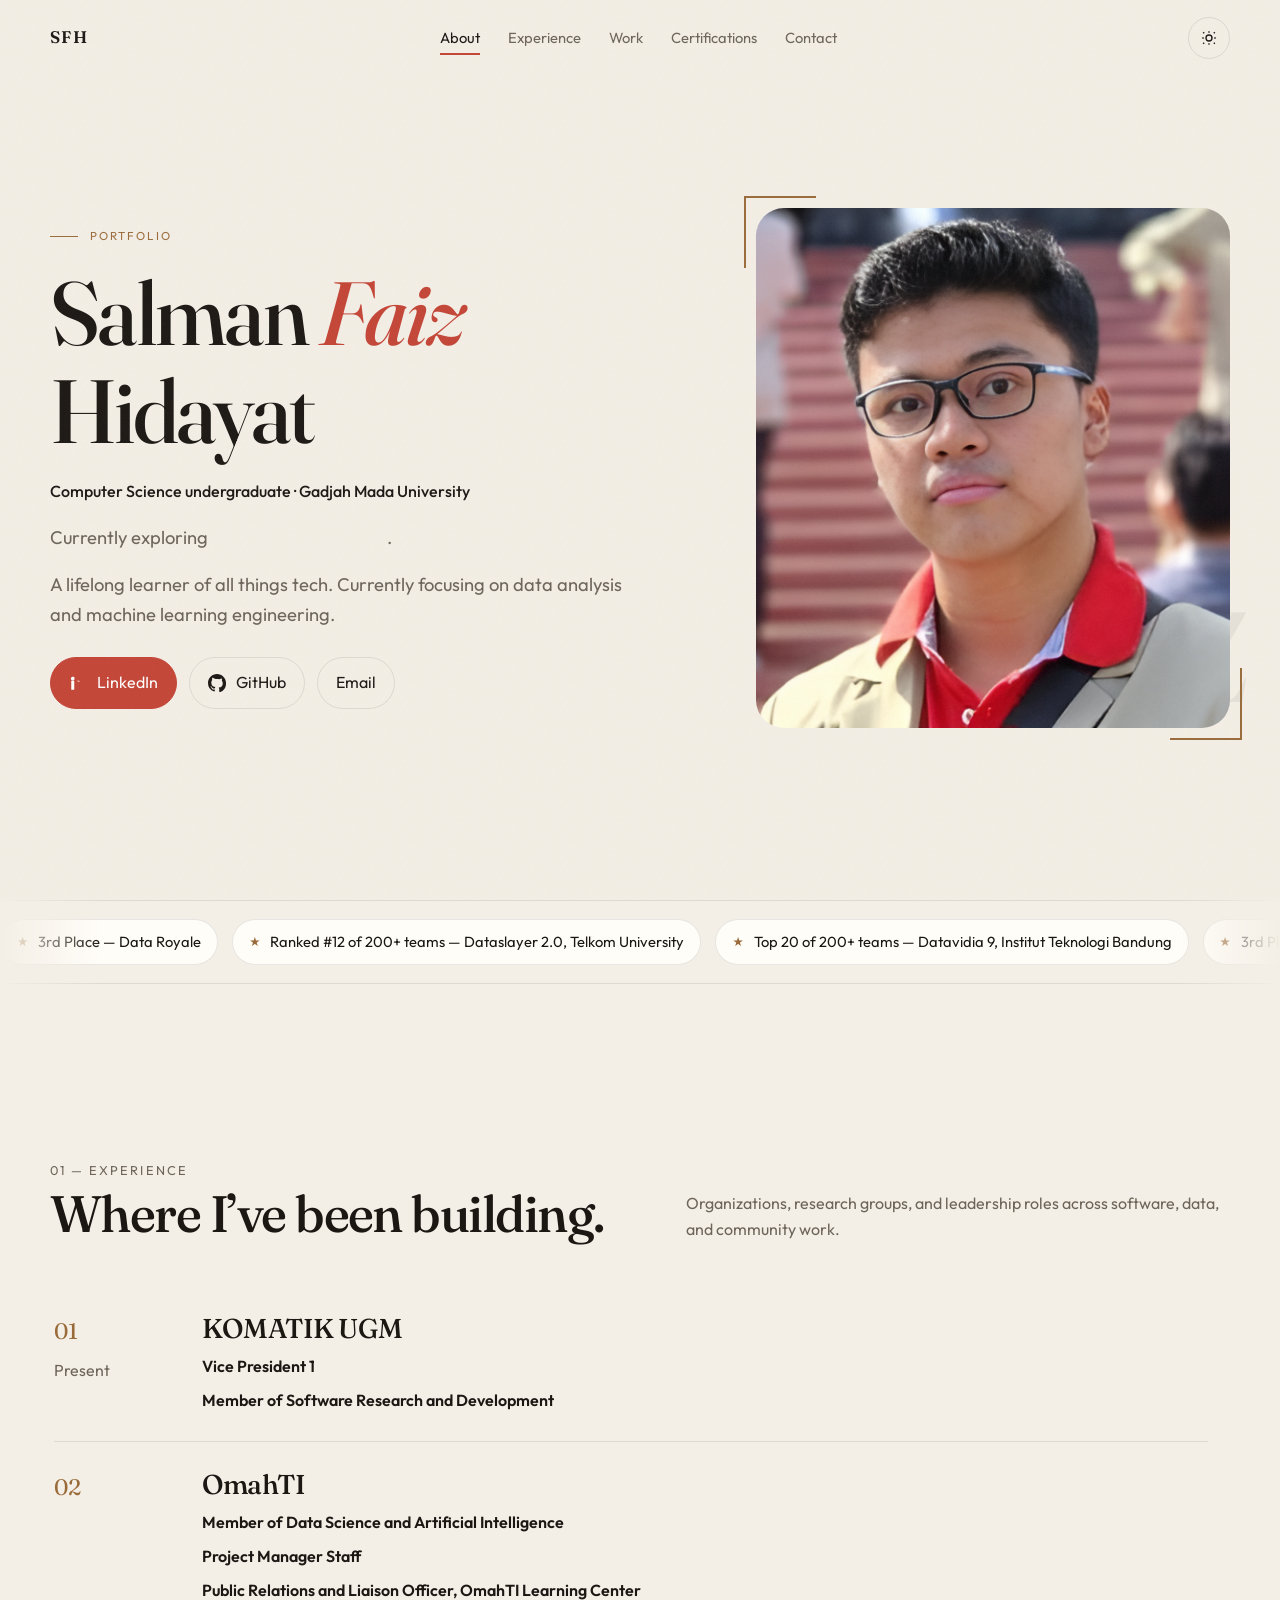
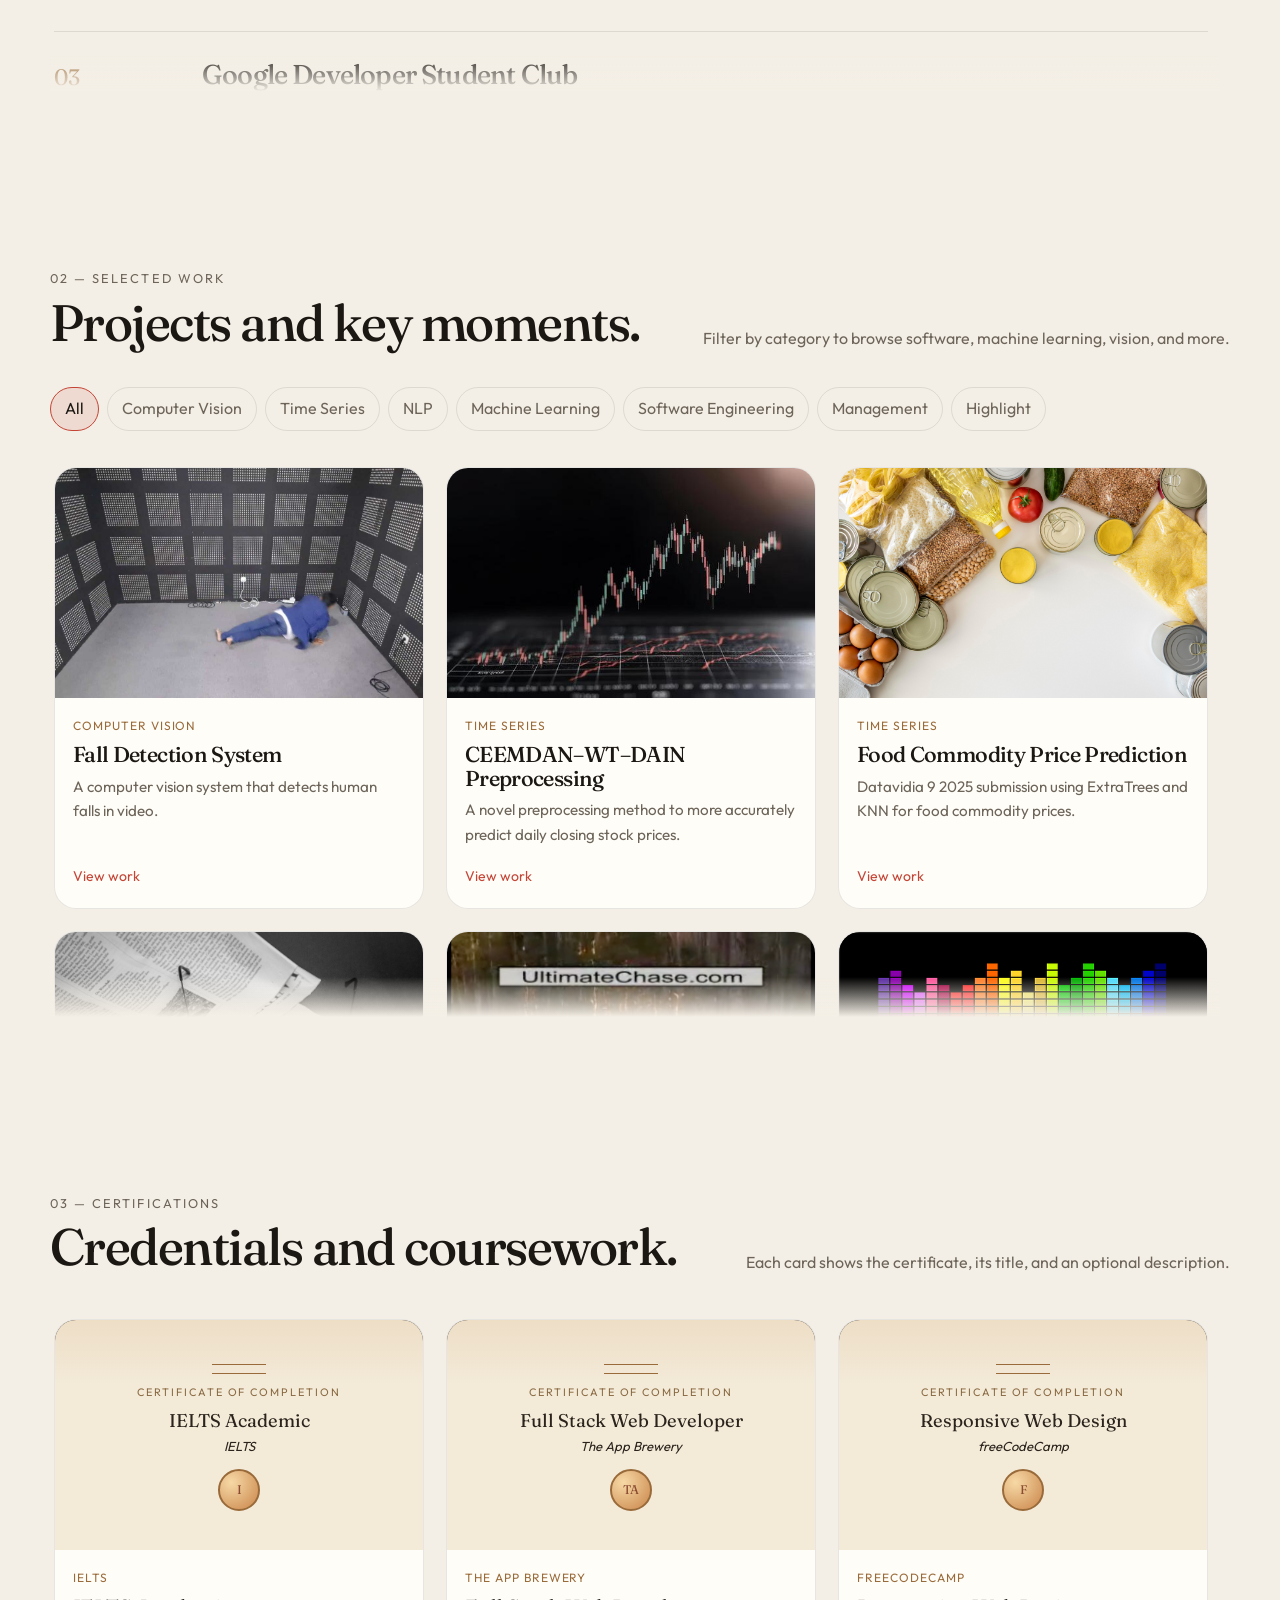
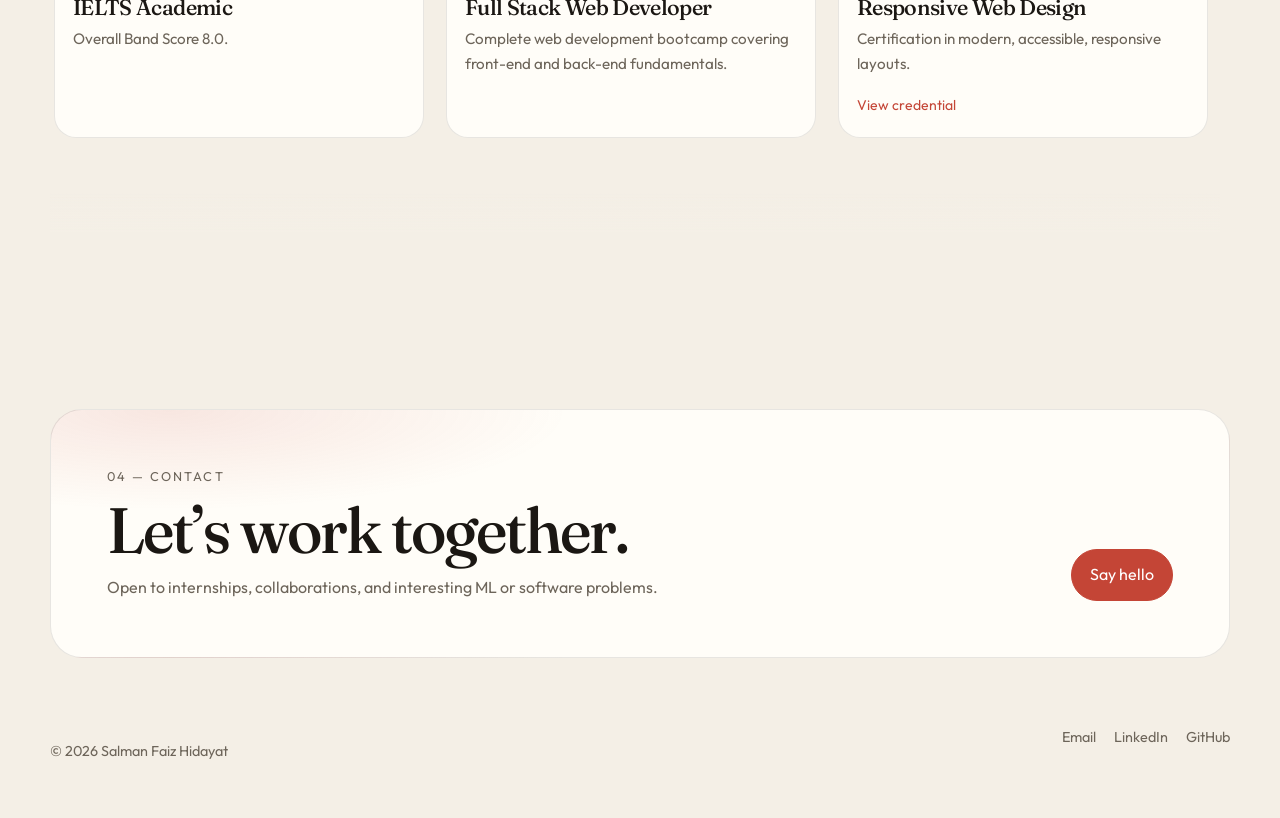
==== commit 98374e79: "make each section scrollable" ====
--- a/index.html
+++ b/index.html
@@ -86,7 +86,9 @@
           </div>
           <p>Organizations, research groups, and leadership roles across software, data, and community work.</p>
         </div>
-        <div id="experience-list"></div>
+        <div class="scroll-shell">
+          <div class="scroll-panel" id="experience-list" tabindex="0" role="region" aria-label="Experience"></div>
+        </div>
       </div>
     </section>
 
@@ -100,7 +102,9 @@
           <p>Filter by category to browse software, machine learning, vision, and more.</p>
         </div>
         <div class="filters" id="project-filters" role="toolbar" aria-label="Filter projects"></div>
-        <div class="project-grid" id="project-grid"></div>
+        <div class="scroll-shell">
+          <div class="project-grid scroll-panel" id="project-grid" tabindex="0" role="region" aria-label="Projects"></div>
+        </div>
       </div>
     </section>
 
@@ -113,7 +117,9 @@
           </div>
           <p>Each card shows the certificate, its title, and an optional description.</p>
         </div>
-        <div class="cert-grid" id="cert-grid"></div>
+        <div class="scroll-shell">
+          <div class="cert-grid scroll-panel" id="cert-grid" tabindex="0" role="region" aria-label="Certifications"></div>
+        </div>
       </div>
     </section>
 
--- a/style.css
+++ b/style.css
@@ -14,6 +14,9 @@
   --font: "Outfit", system-ui, sans-serif;
   --display: "Fraunces", Georgia, serif;
   --header-h: 76px;
+  --scroll-experience: min(46vh, 420px);
+  --scroll-projects: min(62vh, 680px);
+  --scroll-certs: min(58vh, 640px);
 }
 
 [data-theme="light"] {
@@ -486,12 +489,92 @@
   }
 }
 
+.scroll-shell {
+  position: relative;
+}
+
+.scroll-shell::before,
+.scroll-shell::after {
+  content: "";
+  position: absolute;
+  left: 0;
+  right: 10px;
+  height: 40px;
+  z-index: 2;
+  pointer-events: none;
+  opacity: 0;
+  transition: opacity 0.2s ease;
+}
+
+.scroll-shell::before {
+  top: 0;
+  background: linear-gradient(to bottom, var(--bg), transparent);
+}
+
+.scroll-shell::after {
+  bottom: 0;
+  background: linear-gradient(to top, var(--bg), transparent);
+}
+
+.scroll-shell.has-overflow::after,
+.scroll-shell.is-scrolled::before {
+  opacity: 1;
+}
+
+.scroll-shell.is-end::after {
+  opacity: 0;
+}
+
+.scroll-panel {
+  overflow-y: auto;
+  overflow-x: hidden;
+  overscroll-behavior: contain;
+  padding: 8px 12px 16px 4px;
+  scrollbar-gutter: stable;
+  scrollbar-width: thin;
+  scrollbar-color: color-mix(in srgb, var(--gold) 75%, transparent) transparent;
+}
+
+#experience-list.scroll-panel {
+  max-height: var(--scroll-experience);
+}
+
+#project-grid.scroll-panel {
+  max-height: var(--scroll-projects);
+}
+
+#cert-grid.scroll-panel {
+  max-height: var(--scroll-certs);
+}
+
+.scroll-panel:focus-visible {
+  outline: 2px solid var(--accent);
+  outline-offset: 4px;
+}
+
+.scroll-panel::-webkit-scrollbar {
+  width: 8px;
+}
+
+.scroll-panel::-webkit-scrollbar-thumb {
+  background: color-mix(in srgb, var(--gold) 70%, transparent);
+  border-radius: 99px;
+}
+
+.scroll-panel::-webkit-scrollbar-track {
+  background: transparent;
+}
+
 .exp-item {
   display: grid;
   grid-template-columns: 120px 1fr;
   gap: 28px;
   padding: 28px 0;
   border-bottom: 1px solid var(--line);
+}
+
+#experience-list .exp-item:last-child {
+  border-bottom: 0;
 }
 
 .exp-meta {
@@ -864,6 +947,12 @@
 }
 
 @media (max-width: 680px) {
+  :root {
+    --scroll-experience: min(42vh, 360px);
+    --scroll-projects: min(55vh, 560px);
+    --scroll-certs: min(52vh, 520px);
+  }
+
   .project-grid,
   .cert-grid {
     grid-template-columns: 1fr;
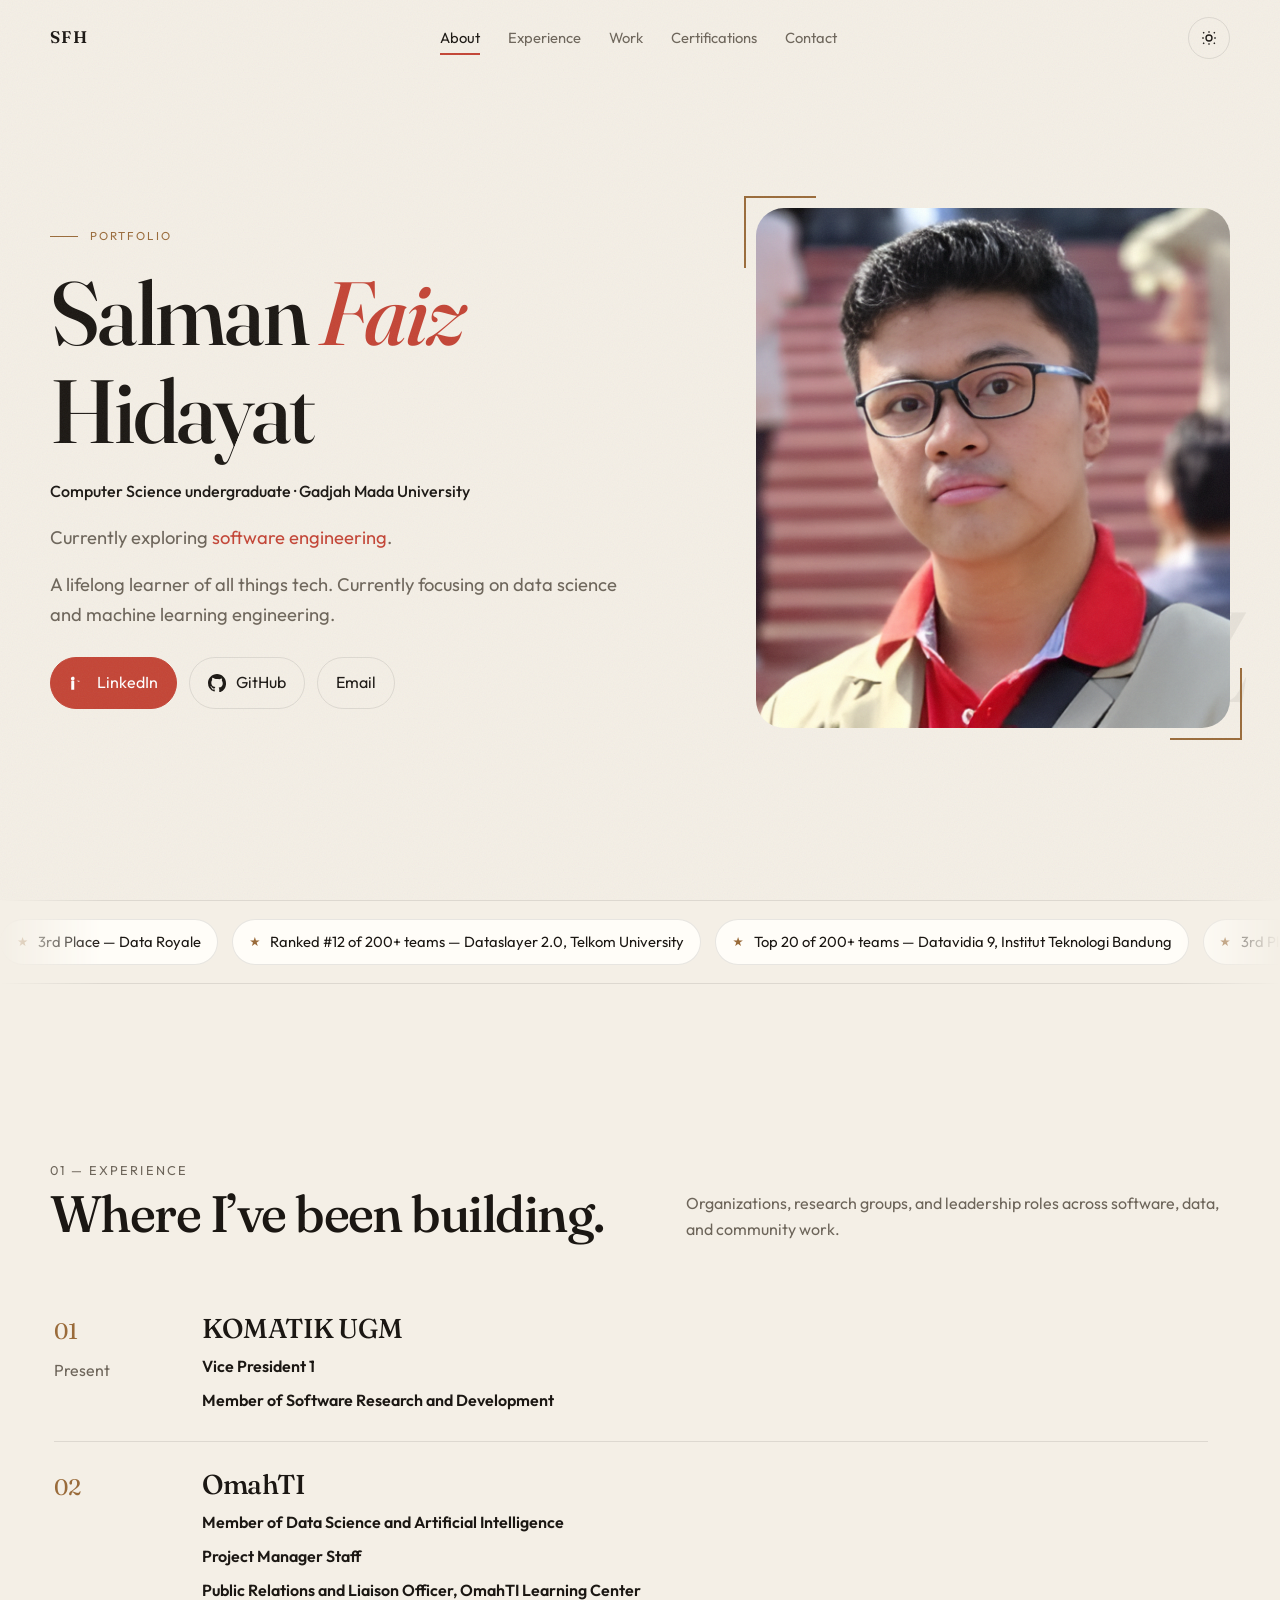
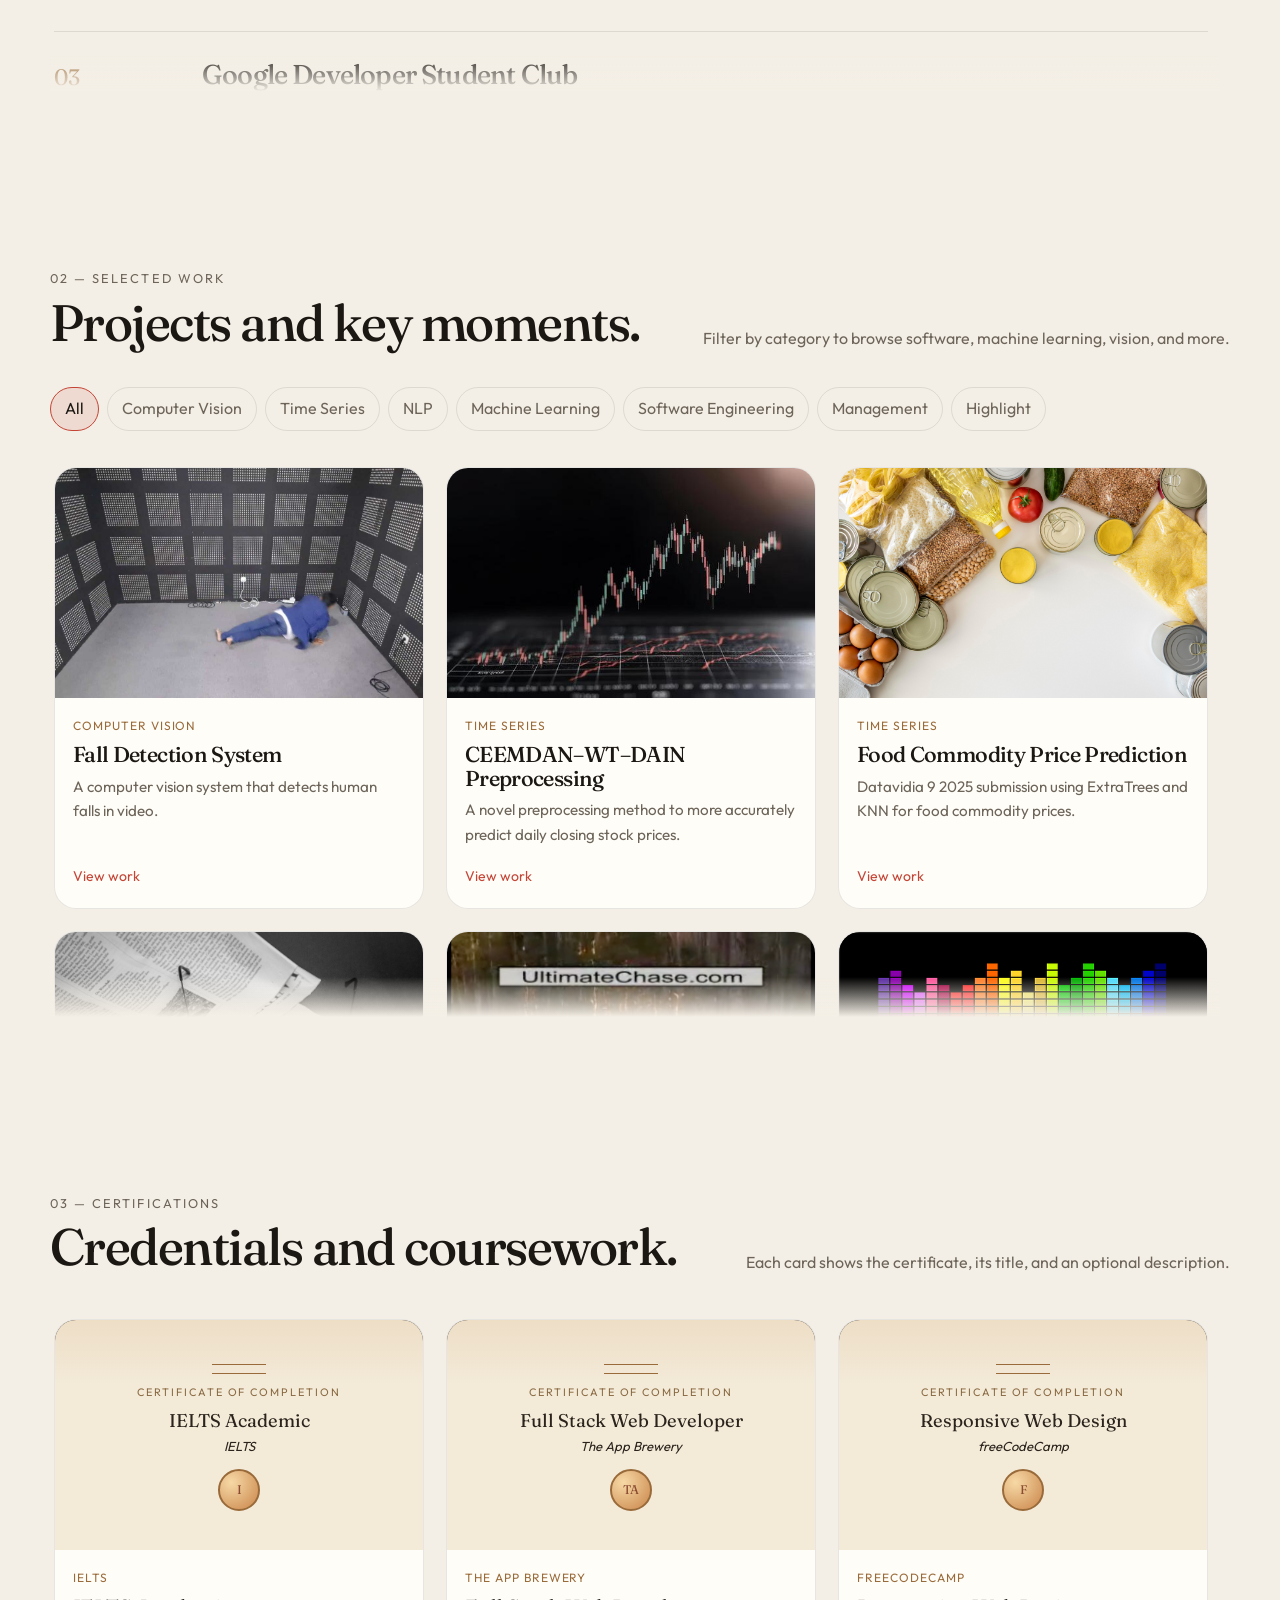
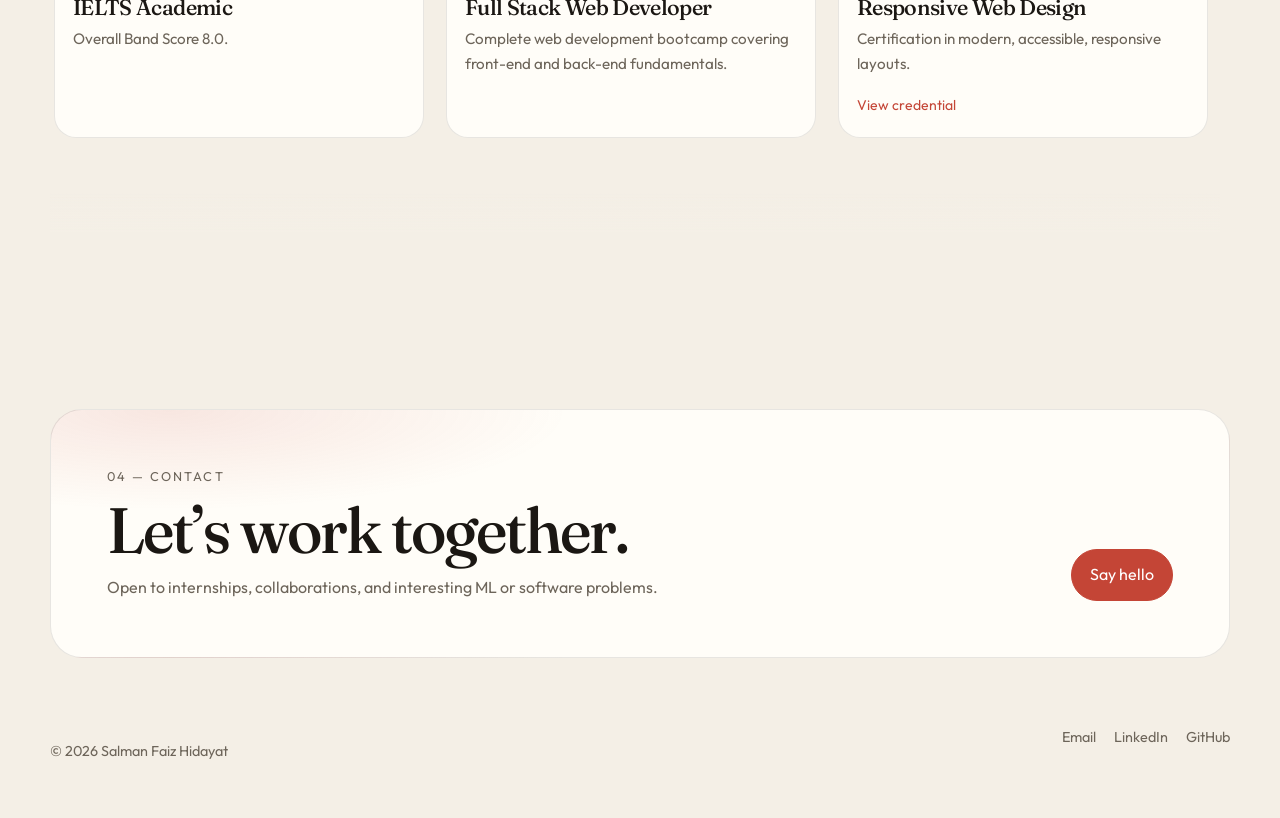
==== commit 9d0c436a: "change description" ====
--- a/index.html
+++ b/index.html
@@ -53,7 +53,7 @@
           <p class="lede" id="hero-bio">I build software and machine learning systems — from full-stack web apps to computer vision, NLP, and time-series models.</p>
           <div class="hero-actions">
             <a class="btn btn-primary" id="linkedin-btn" href="https://www.linkedin.com/in/salman-faiz-hidayat-917b9425b/" target="_blank" rel="noopener noreferrer">
-              <svg viewBox="0 0 24 24" aria-hidden="true"><path d="M4.98 3.5A2.5 2.5 0 1 1 5 8.5a2.5 2.5 0 0 1-.02-5zM3 9h4v12H3zM10 9h3.8v1.7h.0A lifelong learner of all things tech. Currently focusing on data analysis and machine learning engineering.5c.53-1 1.84-2.05 3.79-2.05C21.4 8.65 22 11.1 22 14.4V21h-4v-5.8c0-1.38-.03-3.16-1.93-3.16-1.93 0-2.23 1.5-2.23 3.05V21h-4z"/></svg>
+              <svg viewBox="0 0 24 24" aria-hidden="true"><path d="M4.98 3.5A2.5 2.5 0 1 1 5 8.5a2.5 2.5 0 0 1-.02-5zM3 9h4v12H3zM10 9h3.8v1.7h.0A lifelong learner of all things tech. Currently focusing on data science and machine learning engineering.5c.53-1 1.84-2.05 3.79-2.05C21.4 8.65 22 11.1 22 14.4V21h-4v-5.8c0-1.38-.03-3.16-1.93-3.16-1.93 0-2.23 1.5-2.23 3.05V21h-4z"/></svg>
               LinkedIn
             </a>
             <a class="btn btn-ghost" id="github-btn" href="https://github.com/sfh525" target="_blank" rel="noopener noreferrer">
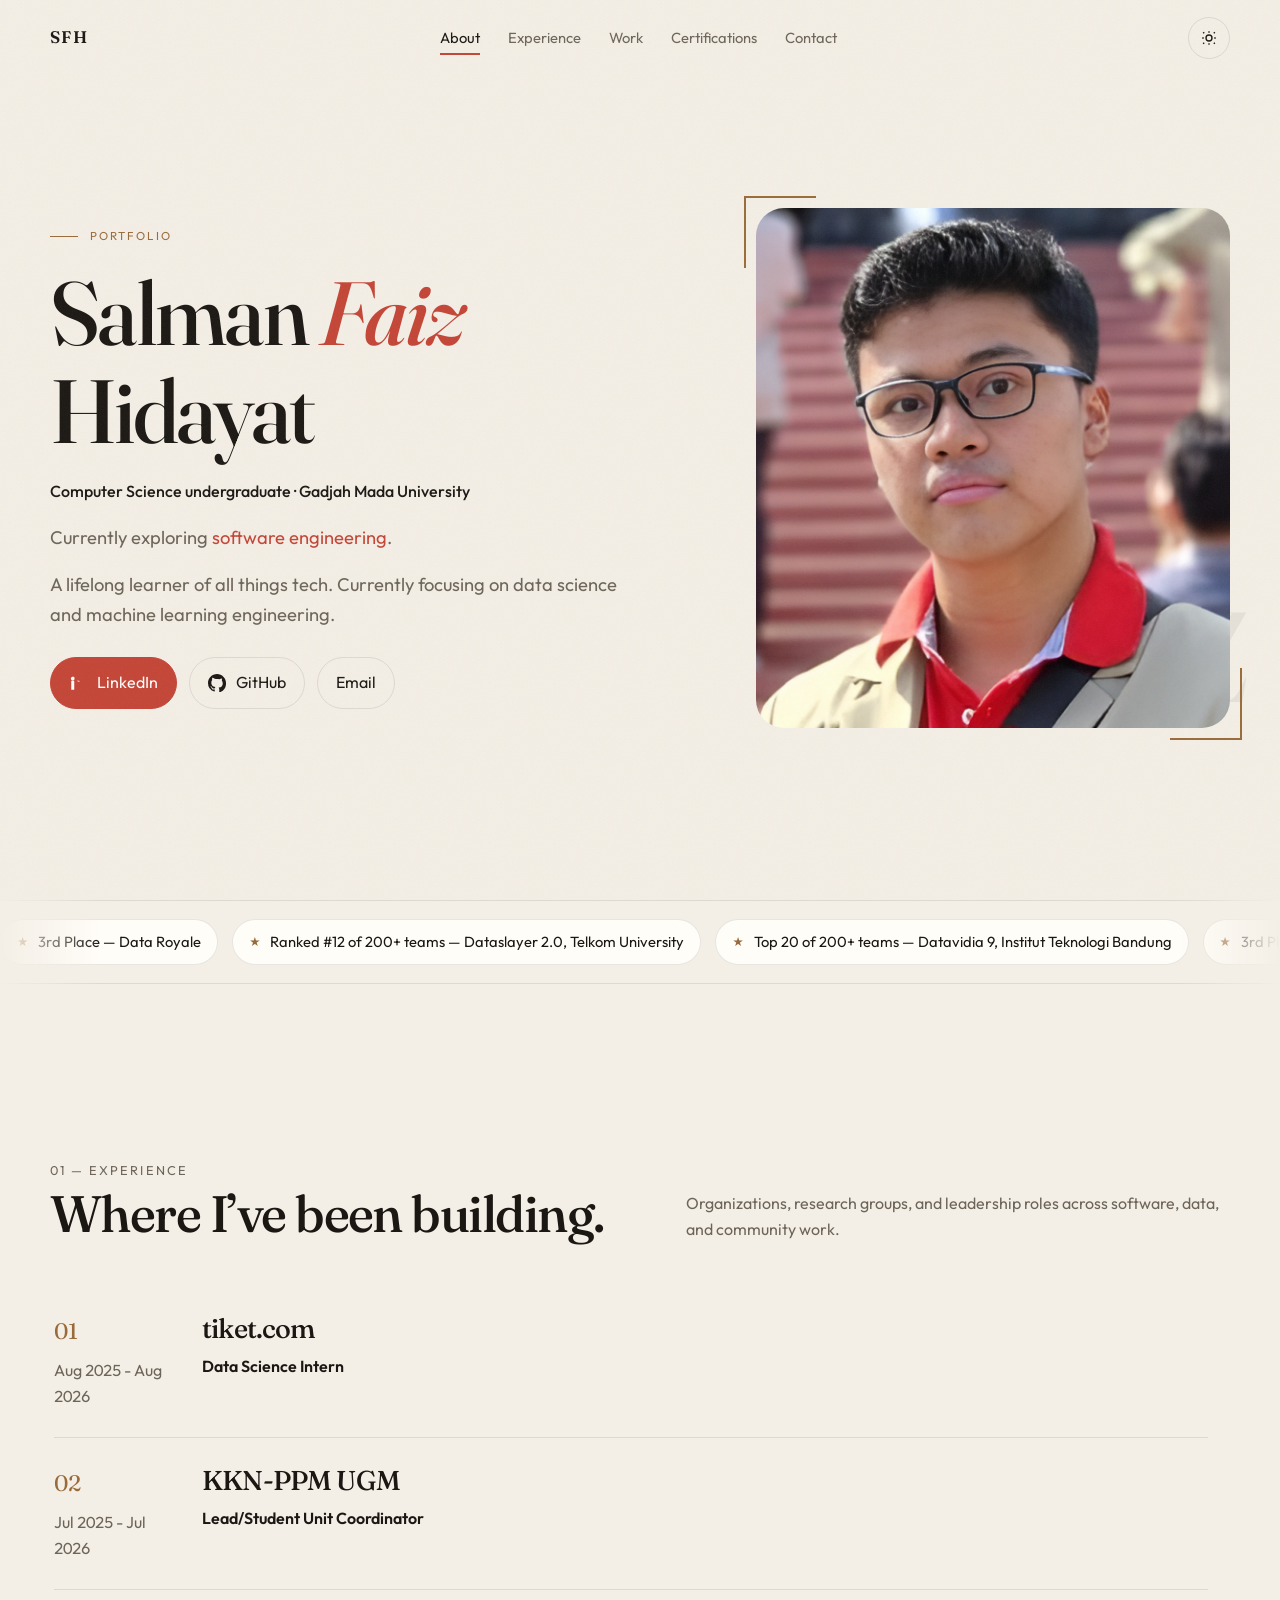
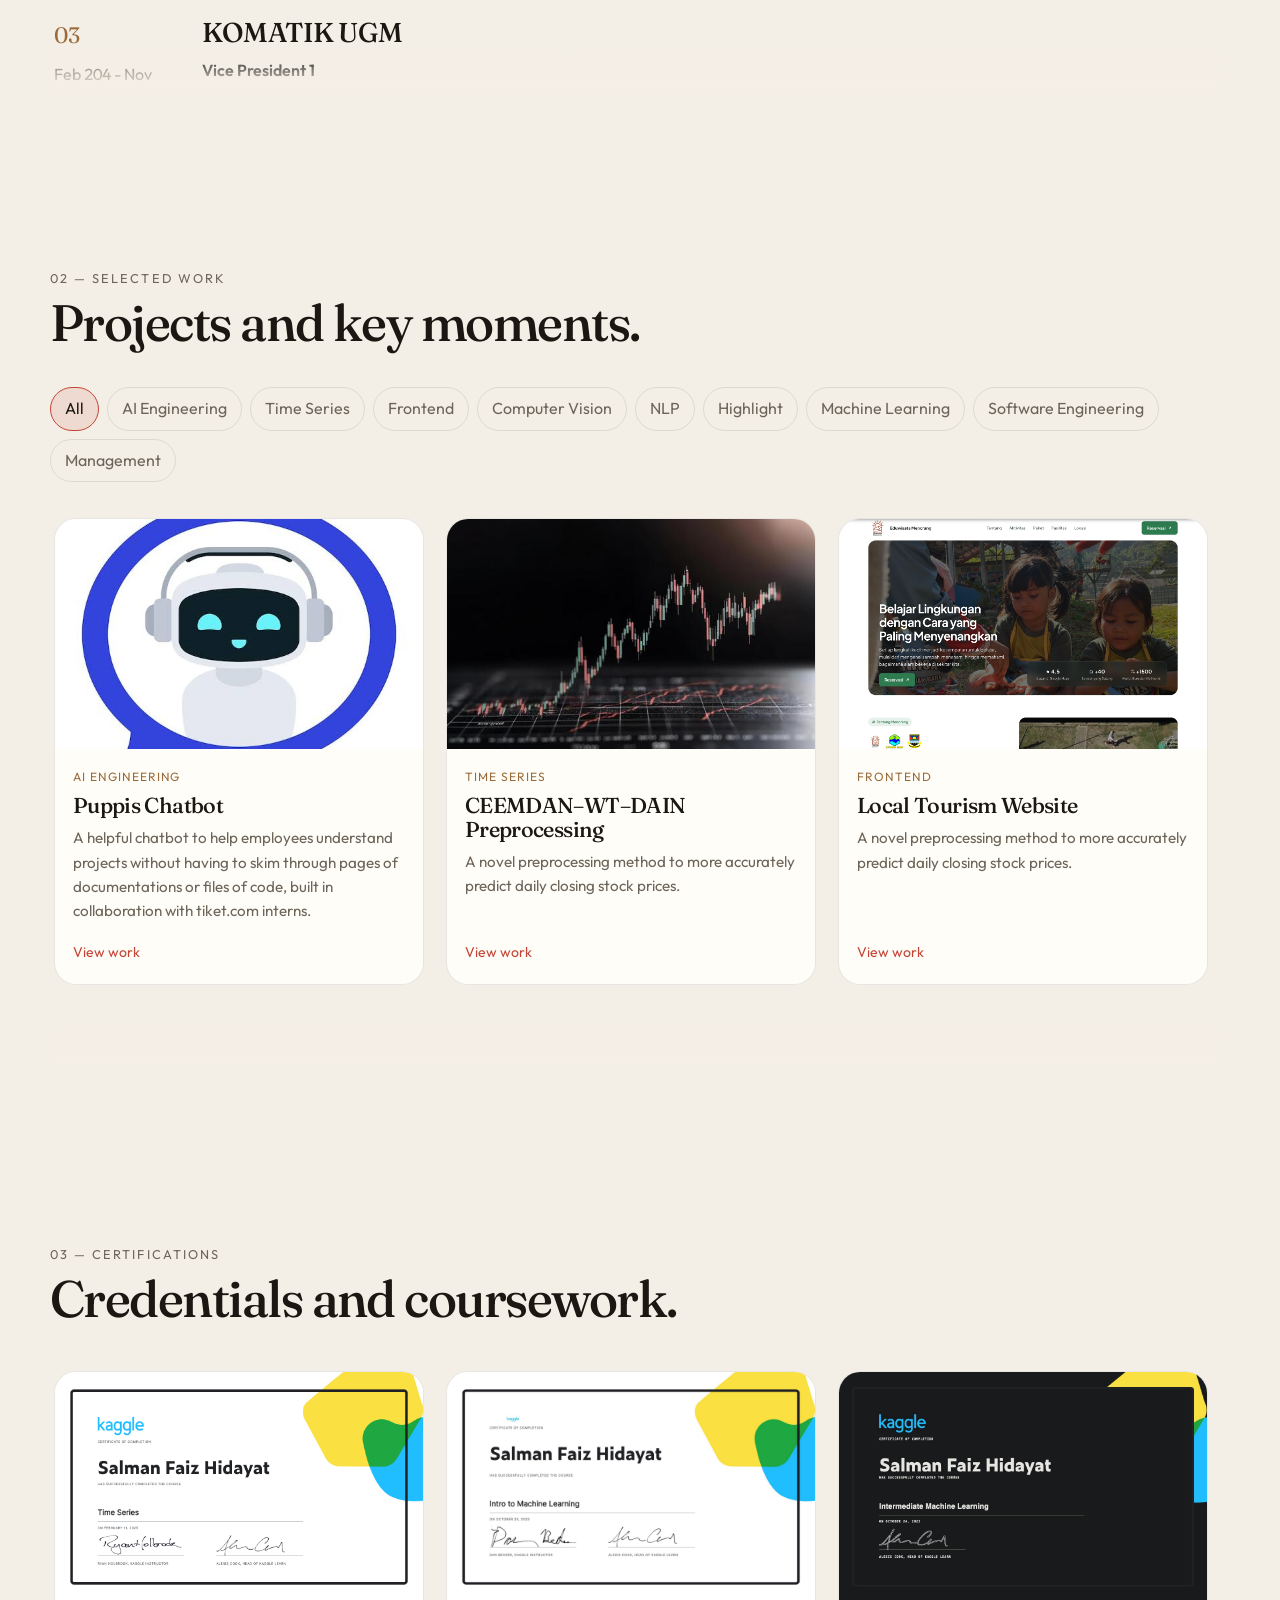
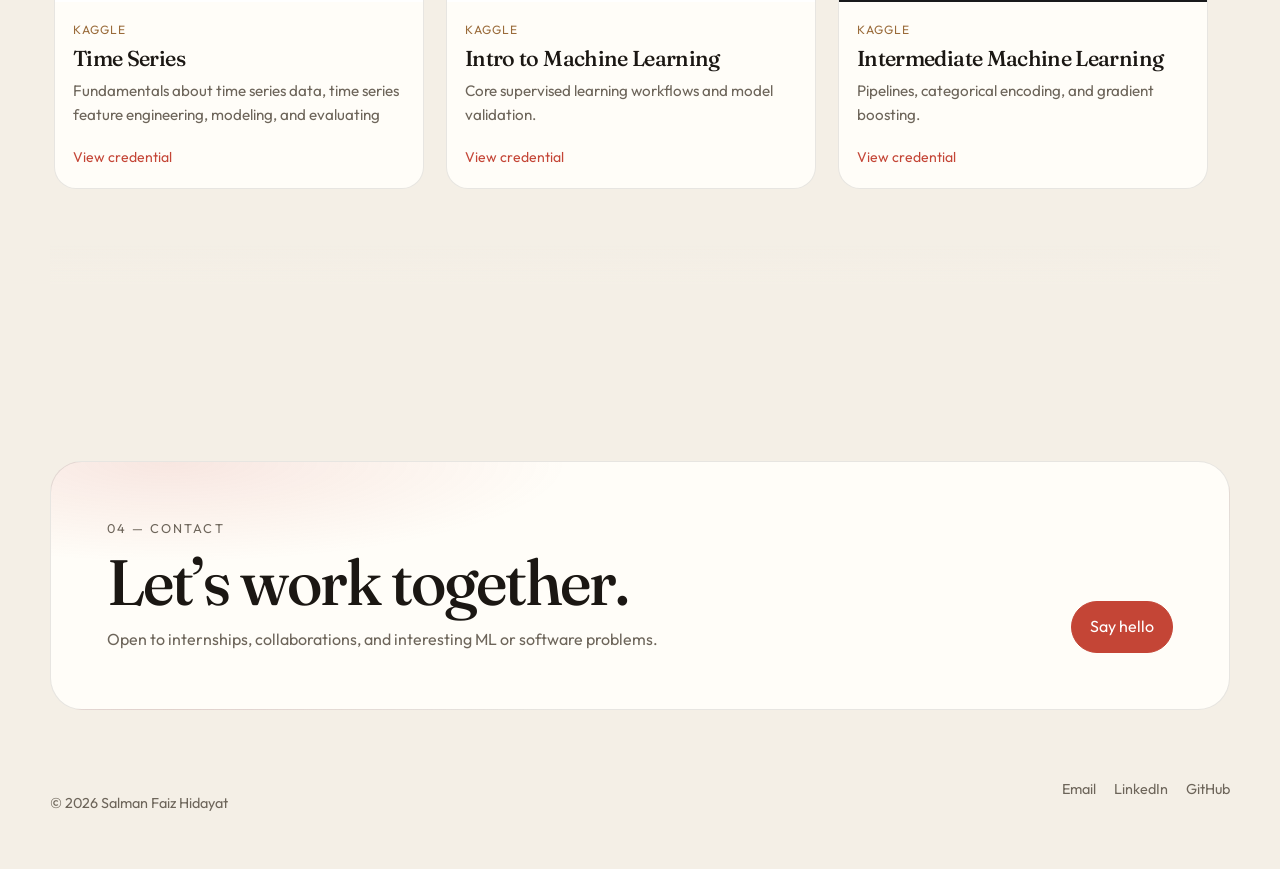
==== commit 2dac24bf: "remove unnecessary texts" ====
--- a/index.html
+++ b/index.html
@@ -99,7 +99,6 @@
             <p class="section-index">02 — Selected work</p>
             <h2>Projects and key moments.</h2>
           </div>
-          <p>Filter by category to browse software, machine learning, vision, and more.</p>
         </div>
         <div class="filters" id="project-filters" role="toolbar" aria-label="Filter projects"></div>
         <div class="scroll-shell">
@@ -115,7 +114,6 @@
             <p class="section-index">03 — Certifications</p>
             <h2>Credentials and coursework.</h2>
           </div>
-          <p>Each card shows the certificate, its title, and an optional description.</p>
         </div>
         <div class="scroll-shell">
           <div class="cert-grid scroll-panel" id="cert-grid" tabindex="0" role="region" aria-label="Certifications"></div>
